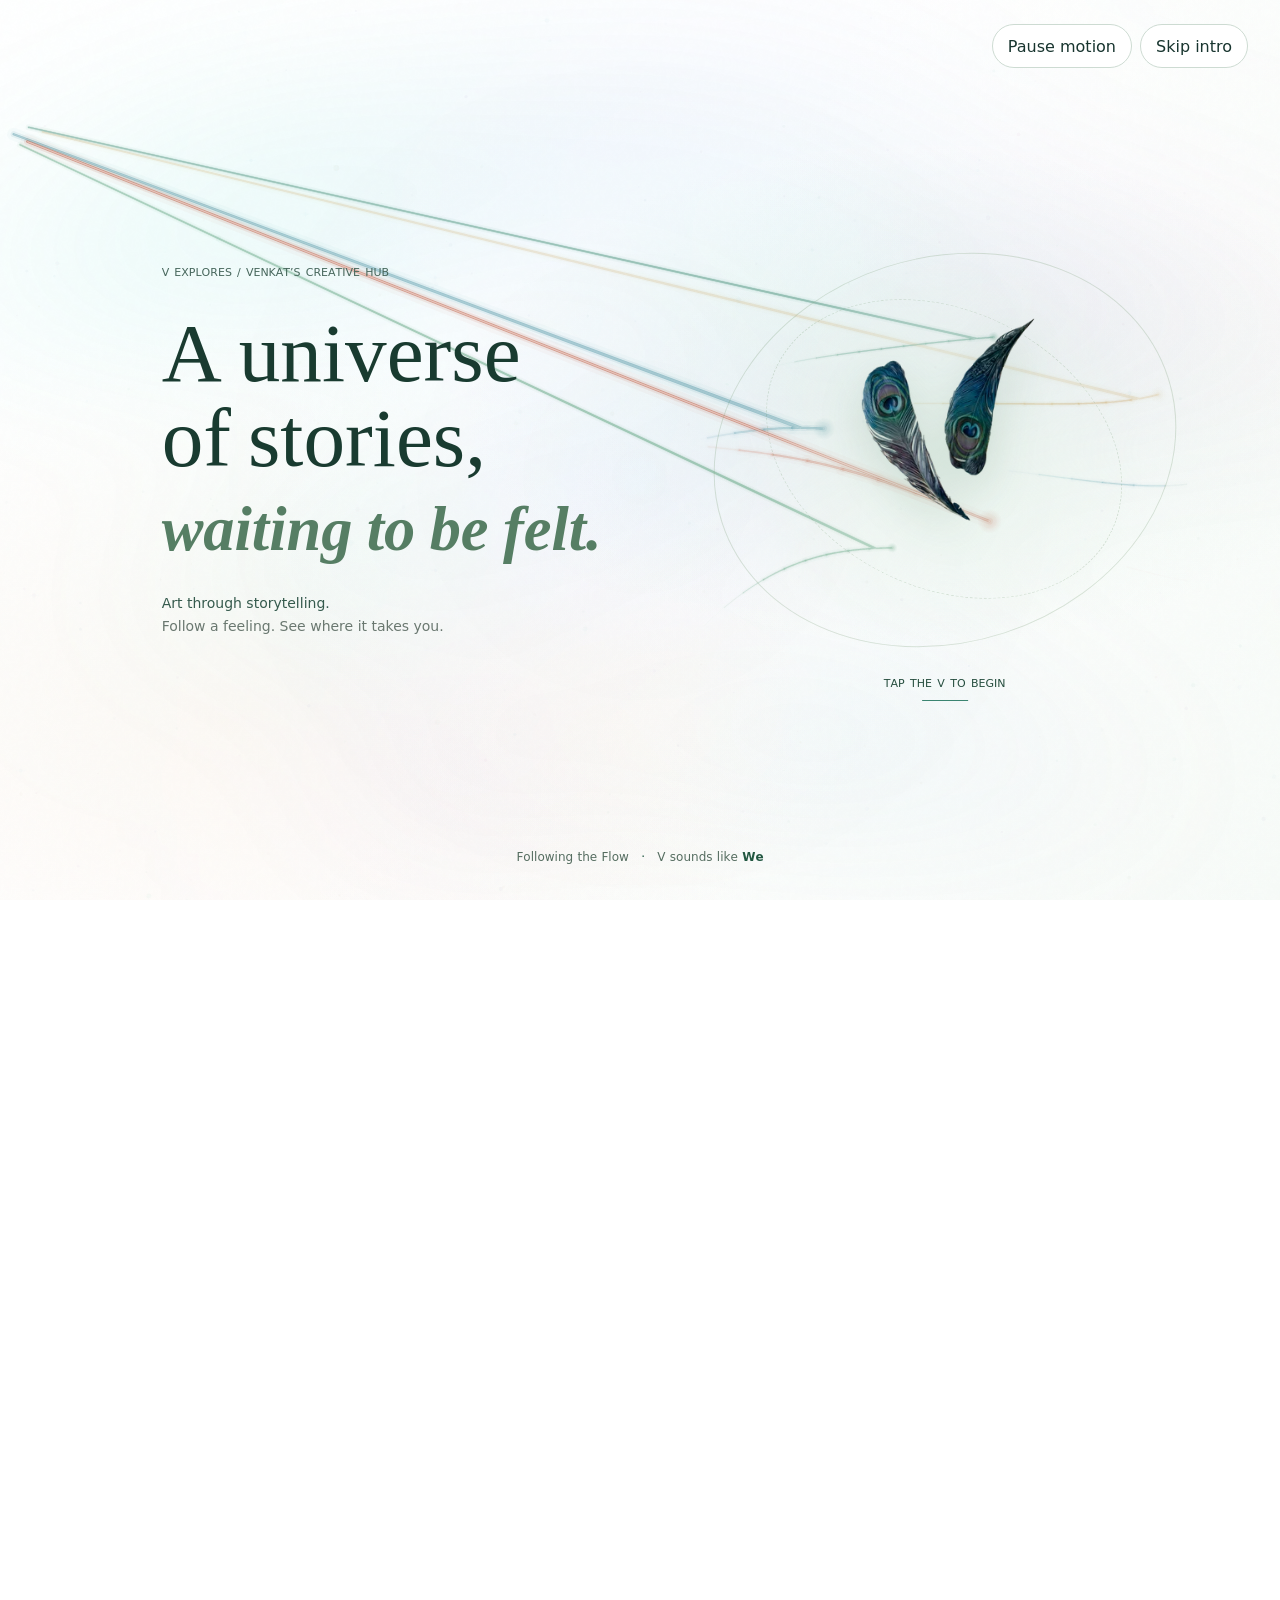
==== index.html @ 14dce5cc "Light trails: calmer intro ribbons, petal-arc click light with drag instead of looping rings, smooth" ====
<!doctype html>
<html lang="en"><head><meta charset="utf-8"><meta name="viewport" content="width=device-width,initial-scale=1,viewport-fit=cover"><meta name="theme-color" content="#ffffff"><title>V EXPLORES · Venkat’s Creative Hub</title><meta name="description" content="V EXPLORES — Venkat's creative hub: animated short films, original Telugu devotional songs and lyrical films, motion graphics and storytelling."><link rel="canonical" href="https://vexplores.com/"><link rel="icon" type="image/png" sizes="48x48" href="assets/favicon-48.png"><link rel="icon" type="image/png" sizes="512x512" href="assets/favicon-512.png"><link rel="apple-touch-icon" href="assets/apple-touch-icon.png"><meta property="og:type" content="website"><meta property="og:site_name" content="V EXPLORES"><meta property="og:title" content="V EXPLORES · Venkat’s Creative Hub"><meta property="og:description" content="V EXPLORES — Venkat's creative hub: animated short films, original Telugu devotional songs and lyrical films, motion graphics and storytelling."><meta property="og:url" content="https://vexplores.com/"><meta property="og:image" content="https://vexplores.com/assets/og-vexplores.jpg"><meta property="og:image:width" content="1200"><meta property="og:image:height" content="630"><meta name="twitter:card" content="summary_large_image"><link rel="stylesheet" href="https://use.typekit.net/uvb0bny.css"><link rel="stylesheet" href="https://use.typekit.net/wpl2hfk.css"><link rel="stylesheet" href="styles.css?v=7"><script src="app.js?v=12" defer></script><script type="importmap">{"imports":{"three":"./assets/vendor/three.module.js","three/addons/":"./assets/vendor/addons/"}}</script><script type="module" src="living-feather.js?v=perf06"></script>
<link rel="stylesheet" href="atelier.css?v=text03"><link rel="stylesheet" href="alive.css"><link rel="stylesheet" href="flow.css?v=text03"><link rel="stylesheet" href="living-feather.css"><link rel="stylesheet" href="living-activities.css"><link rel="stylesheet" href="light-moments.css"><link rel="stylesheet" href="quote-motion.css?v=type03"><link rel="stylesheet" href="cinematic-refresh.css?v=11"><script src="alive.js?v=perf06" defer></script><script type="module" src="media.js?v=perf06"></script><script type="module" src="light-moments.js?v=perf15"></script><script type="module" src="quote-motion.js?v=type03"></script><script src="cinematic-refresh.js?v=18" defer></script></head>
<body class="before-entry atelier flow living-review">
<a class="skip-link" href="#portfolio">Skip to portfolio</a>
<canvas id="cursorDust" aria-hidden="true"></canvas><div id="featherCursor" aria-hidden="true"><canvas id="featherModel" width="240" height="300"></canvas><span class="feather-cursor-glow"></span></div>
<section class="portal" id="welcome" aria-labelledby="welcome-title">
  <canvas id="astral" aria-hidden="true"></canvas><canvas id="longExposure" aria-hidden="true"></canvas><div class="aurora" aria-hidden="true"><i></i><i></i><i></i><i></i><i></i></div><div class="grain" aria-hidden="true"></div>
  <div class="portal-tools"><button id="motionToggle" type="button" aria-pressed="false">Pause motion</button><button id="skipIntro" type="button">Skip intro</button></div>
  <div class="portal-copy"><p>V EXPLORES / VENKAT’S CREATIVE HUB</p><h1 id="welcome-title">A universe<br>of stories,<br><em>waiting to be felt.</em></h1><div class="opening-note">Art through storytelling.<span>Follow a feeling. See where it takes you.</span></div></div>
  <button class="logo-orbit" id="logoEnter" type="button" aria-label="Reveal the V EXPLORES introduction">
    <span class="orbit o1" aria-hidden="true"></span><span class="orbit o2" aria-hidden="true"></span><span class="orbit o3" aria-hidden="true"></span>
    <img src="assets/v-mark-480.webp" srcset="assets/v-mark-480.webp 480w, assets/v-original-3d.png 900w" sizes="(max-width:700px) 80vw, 480px" alt="Original V EXPLORES logo formed by two peacock feathers" width="900" height="900" fetchpriority="high" decoding="async">
    <span class="tap-label">Tap the V to begin</span>
  </button>
  <div class="story-intro" id="storyIntro" aria-live="polite" aria-hidden="true">
    <p class="intro-kicker"><span class="intro-prefix">Few words from</span> <span class="intro-name">Venkat</span></p>
    <div class="letter-sheet"><div class="letter-scroll ink-letter" id="introLetter">
      <p class="ink-paragraph kinetic-lead kinetic-lead-main">Every story</p>
      <p class="ink-paragraph kinetic-lead kinetic-lead-script">Vibes with a feeling.</p>
      <p class="ink-paragraph">I believe art has no fixed form. It can become whatever a story needs to come alive.</p>
      <p class="ink-paragraph">So I let the story choose its medium.</p>
      <p class="ink-paragraph">Sometimes, it becomes an animated short film. Sometimes, a devotional song, a lyrical video, a melody—or a few words that stay with you.</p>
      <p class="ink-paragraph">I create and shape these stories, from the first idea to the final cut. I learn and use the tools each story needs, including AI, while making the creative choices that give it its identity. Every frame, every note, every word is chosen with care. Even this page is part of that process.</p>
      <p class="ink-paragraph">Every story here grows from something lived: a feeling, a difficult season, or a lesson life took its time to teach.</p>
      <p class="ink-paragraph">Beneath them all is one belief:</p>
      <blockquote class="ink-paragraph">“I always believe: it’s not about how others see you. It’s about how you see yourself.”</blockquote>
      <p class="ink-paragraph">If something here helps you stand a little taller, or inspires one act of kindness, then the story has done its job.</p>
      <p class="ink-paragraph letter-finale">Let’s explore.</p>
      <p class="venkat-signature" role="img" aria-label="Decorative Venkat signature"><span>V</span>enkat</p>
    </div></div>
    <div class="letter-entry" id="letterEntry" aria-hidden="true">
      <button class="letter-logo-enter" id="openHub" type="button" aria-label="Click the V to enter Venkat's creative hub">
        <img src="assets/v-mark-192.webp" alt="" width="150" height="150" decoding="async">
        <span>Click the V to enter</span><small>Created by Venkat</small>
      </button>
    </div>
    <div class="letter-actions"><button class="ink-replay" id="introInkReplay" type="button">Replay the flourish</button><small id="introMotionStatus">Read at your own pace. Enter whenever you feel ready.</small></div>
  </div>
  <p class="portal-foot">Following the Flow <span>·</span> V sounds like <strong>We</strong></p>
</section>

<div class="site-shell" id="portfolio" tabindex="-1">
  <div class="hub-atmosphere" aria-hidden="true"><canvas id="hubDust"></canvas><div class="hub-aurora"><i></i><i></i><i></i></div><div class="corner-ribbons"><i></i><i></i><i></i><i></i></div></div>
  <header class="nav"><a class="brand" href="#about"><img src="assets/v-mark-192.webp" alt="" width="56" height="56" decoding="async"><span>Venkat’s hub<small>V EXPLORES · Following the Flow</small></span></a><nav aria-label="Portfolio"><a href="#about">About</a><a href="#films">Short films</a><a href="#music">Music</a><a href="#process">The story</a></nav><button id="replay" type="button">Replay intro ↗</button></header>
  <button id="hubMotionToggle" class="hub-motion-toggle" type="button" aria-pressed="false">Pause motion</button>
  <main>
    <section class="hero section" id="about"><div class="hero-copy"><p class="eyebrow"><span class="status-dot" aria-hidden="true"></span> THE CREATIVE WORLD OF VENKAT</p><h2>Stories shaped by<br><span>creative ideas,</span><br><strong>brought to life through<br>24 Digital Crafts.</strong></h2><p class="hero-exploration reading-copy">Exploring motion graphics and cinematic transitions.</p><p class="lead">I create animated short films and original devotional music rooted in real emotions—stories of gratitude, courage and hope, made to lift people up.</p><div class="hero-links"><a href="#films">Explore the films <span aria-hidden="true">↗</span></a><a href="#music">Hear the music <span aria-hidden="true">↗</span></a></div><div class="motion-invitation"><button id="typePlay" type="button">A little extra magic <span aria-hidden="true">✧</span></button><span id="typeStatus" role="status">Follow the letters. Follow the feeling.</span></div></div><aside class="hero-collage"><div class="identity-card"><img src="assets/v-mark-480.webp" alt="Original two-feather V EXPLORES mark" loading="lazy" decoding="async"><p><strong>V sounds like We.</strong><br>We explore art through storytelling.</p></div><button class="featured-print" data-media="great-friendship-title" type="button"><span class="print-label">A FIRST LOOK <span>01 / 2026</span></span><img src="assets/title-poster.jpg" loading="lazy" decoding="async" alt="The Great Friendship title artwork"><span class="print-caption"><span>The Great Friendship<small>Watch the title sequence · 00:44</small></span><span class="play-disc" aria-hidden="true">▶</span></span></button><span class="handwritten-note">Every frame, a feeling.</span></aside></section>
    <section class="light-moment section" data-light="daybreak" aria-labelledby="daybreak-quote">
      <button class="light-art" type="button" aria-label="Bring a little sunshine to this moment" aria-describedby="daybreak-quote">
        <img class="light-poster" src="assets/light-loops/daybreak.jpg" width="768" height="432" loading="lazy" alt="" aria-hidden="true">
        <canvas class="light-canvas" aria-hidden="true"></canvas><span class="light-touch" aria-hidden="true">A little sunshine ↗</span>
      </button>
      <div class="light-copy"><p class="light-eyebrow">A BREATH BETWEEN STORIES / 01</p><h2 id="daybreak-quote">Begin again.<br><em>There’s light ahead.</em></h2><p class="light-note">A little warmth. A fresh perspective.</p><span class="light-response" role="status" aria-live="polite"></span></div>
    </section>
    <section class="philosophy section" aria-labelledby="belief-title">
      <div class="philosophy-copy"><p class="section-label">THE BELIEF BEHIND EVERYTHING</p><h2 id="belief-title">See yourself<br><em>with possibility.</em></h2>
      <blockquote>“I always believe: it’s not about how others see you. It’s about how you see yourself.”<cite>— Venkat</cite></blockquote></div>
      <figure class="nature-world"><img class="feather-pair-art" src="assets/v-mark-480.webp" srcset="assets/v-mark-480.webp 480w, assets/v-original-3d.png 900w" sizes="(max-width:700px) 80vw, 480px" loading="lazy" decoding="async" alt="Venkat’s original two peacock feathers, forming V"><figcaption class="handwritten-note">Let your spirit take flight.</figcaption></figure>
    </section>
    <section class="living-gallery section" aria-labelledby="adventure-title"><div class="living-heading"><div><span class="section-label">OUTSIDE THE FRAME</span><p class="gallery-note">I hike. I find inspiration in the outdoors.<br>These little worlds carry that spirit into the page.</p></div><h2 id="adventure-title">One step.<br><span>A new perspective.</span></h2></div><div class="living-pair">
      <figure class="painted-moment" data-light="hike" data-matte="painted">
 <button class="light-art" type="button" aria-label="Bring this hiking moment to life" aria-describedby="hike-quote">
 <img class="light-poster" src="assets/light-loops/hike.jpg?v=hero05" width="768" height="432" loading="lazy" alt="" aria-hidden="true">
 <canvas class="light-canvas" aria-hidden="true"></canvas><span class="light-touch" aria-hidden="true">Climb a little higher ↗</span></button>
 <figcaption id="hike-quote"><b>HIKING</b><span>There is a story around every bend.</span></figcaption><span class="light-response" role="status" aria-live="polite"></span></figure>
      <figure class="painted-moment" data-light="raft" data-matte="painted">
 <button class="light-art" type="button" aria-label="Bring this rafting moment to life" aria-describedby="raft-quote">
 <img class="light-poster" src="assets/light-loops/raft.jpg?v=action03" width="768" height="432" loading="lazy" alt="" aria-hidden="true">
 <canvas class="light-canvas" aria-hidden="true"></canvas><span class="light-touch" aria-hidden="true">Ride the rush ↗</span></button>
 <figcaption id="raft-quote"><b>RAFTING</b><span>Through the rapids, together.</span></figcaption><span class="light-response" role="status" aria-live="polite"></span></figure>
    </div></section>

    <section class="section films" id="films"><div class="section-label">01 / ANIMATED SHORT FILMS</div><div class="section-head"><h2>Real emotions.<br><span>Lasting hope.</span></h2><p>The stories are not limited to one theme. Each film begins with a human feeling and looks for a way forward.</p></div><div class="film-grid"><article class="film featured"><button class="film-cover" data-media="great-friendship-title" type="button" aria-label="Watch The Great Friendship title sequence"><img src="assets/title-poster.jpg" loading="lazy" decoding="async" alt="The Great Friendship title artwork"><span class="watch-tag">▶ Watch title sequence · 00:44</span></button><div><span>FIRST SHORT FILM · IN PRODUCTION</span><h3>The Great Friendship</h3><p>Begun with gratitude for the people who helped along the way. Friendship is the first chapter; gratitude, courage and hope are the wider journey.</p><a class="text-link" href="assets/title-sequence.mp4">Open the title sequence ↗</a></div></article><article class="film future"><div class="future-light" aria-hidden="true"></div><div><span>UPCOMING · NOT RELEASED</span><h3>Meet Him</h3><p>A future short film about hope and suicide prevention—created to remind people that a difficult moment is not the end of their story.</p><span class="coming-label">A story still taking shape.</span></div></article></div></section>

    <section class="light-moment light-moment--reverse section" data-light="bike" aria-labelledby="bike-quote">
      <button class="light-art" type="button" aria-label="Set this little journey in motion" aria-describedby="bike-quote">
        <img class="light-poster" src="assets/light-loops/bike.jpg" width="768" height="432" loading="lazy" alt="" aria-hidden="true">
        <canvas class="light-canvas" aria-hidden="true"></canvas><span class="light-touch" aria-hidden="true">A spark of courage ↗</span>
      </button>
      <div class="light-copy"><p class="light-eyebrow">PARVATI PANCHAKAM · BIKE LIGHT-STUNT</p><h2 id="bike-quote">Keep your spark.<br><em>Enjoy the journey.</em></h2><p class="light-note">A little courage. A little curiosity. Keep moving.</p><span class="light-response" role="status" aria-live="polite"></span></div>
    </section>
    <section class="aspirations section living-gallery" aria-labelledby="dream-title">
      <div class="living-heading"><div><span class="section-label">ADVENTURES I’VE LIVED</span><p class="gallery-note">Experiences I’ve already lived.<br>Feelings I carry into the stories I create.</p></div><h2 id="dream-title">Beyond the<br><span>everyday.</span></h2></div>
      <div class="living-pair adventure-grid">
        <figure class="painted-moment" data-light="sky" data-matte="painted">
 <button class="light-art" type="button" aria-label="Bring this skydiving moment to life" aria-describedby="sky-quote">
 <img class="light-poster" src="assets/light-loops/sky.jpg?v=action03" width="768" height="432" loading="lazy" alt="" aria-hidden="true">
 <canvas class="light-canvas" aria-hidden="true"></canvas><span class="light-touch" aria-hidden="true">Feel the freefall ↗</span></button>
 <figcaption id="sky-quote"><b>SKYDIVING</b><span>A view beyond the everyday.</span></figcaption><span class="light-response" role="status" aria-live="polite"></span></figure>
        <figure class="painted-moment" data-light="bungee" data-matte="painted">
 <button class="light-art" type="button" aria-label="Bring this bungee jumping moment to life" aria-describedby="bungee-quote">
 <img class="light-poster" src="assets/light-loops/bungee.jpg?v=action03" width="768" height="432" loading="lazy" alt="" aria-hidden="true">
 <canvas class="light-canvas" aria-hidden="true"></canvas><span class="light-touch" aria-hidden="true">Take the leap ↗</span></button>
 <figcaption id="bungee-quote"><b>BUNGEE JUMPING</b><span>Trust the leap.</span></figcaption><span class="light-response" role="status" aria-live="polite"></span></figure>
        <figure class="painted-moment" data-light="ski" data-matte="painted">
 <button class="light-art" type="button" aria-label="Bring this water skiing moment to life" aria-describedby="ski-quote">
 <img class="light-poster" src="assets/light-loops/ski.jpg?v=activity02" width="768" height="432" loading="lazy" alt="" aria-hidden="true">
 <canvas class="light-canvas" aria-hidden="true"></canvas><span class="light-touch" aria-hidden="true">Carve your line ↗</span></button>
 <figcaption id="ski-quote"><b>WATER SKIING</b><span>Find a new kind of flow.</span></figcaption><span class="light-response" role="status" aria-live="polite"></span></figure>
        <figure class="painted-moment" data-light="jetski" data-matte="painted">
 <button class="light-art" type="button" aria-label="Bring this jet skiing moment to life" aria-describedby="jetski-quote">
 <img class="light-poster" src="assets/light-loops/jetski.jpg?v=activity02" width="768" height="432" loading="lazy" alt="" aria-hidden="true">
 <canvas class="light-canvas" aria-hidden="true"></canvas><span class="light-touch" aria-hidden="true">Chase the spray ↗</span></button>
 <figcaption id="jetski-quote"><b>JET SKIING</b><span>Follow the feeling.</span></figcaption><span class="light-response" role="status" aria-live="polite"></span></figure>
<figure class="painted-moment" data-light="paddle" data-matte="painted">
 <button class="light-art" type="button" aria-label="Bring this stand-up paddleboarding moment to life" aria-describedby="paddle-quote">
 <img class="light-poster" src="assets/light-loops/paddle.jpg?v=activity02" width="768" height="432" loading="lazy" alt="" aria-hidden="true">
 <canvas class="light-canvas" aria-hidden="true"></canvas><span class="light-touch" aria-hidden="true">Drift a while ↗</span></button>
 <figcaption id="paddle-quote"><b>STAND-UP PADDLEBOARDING</b><span>Balance. Breathe. Begin.</span></figcaption><span class="light-response" role="status" aria-live="polite"></span></figure>
      </div>
    </section>
    <section class="section music" id="music"><div class="section-label">ORIGINAL MUSIC</div><div class="section-head"><h2>Music is never<br><span>wallpaper.</span></h2><p>Two finished devotional songs and their animated lyrical films. Nothing plays until you choose it.</p></div><div class="album-grid"><article class="album shiva"><div class="album-art"><img src="assets/shiva-cover-640.jpg" alt="Artwork for Shiva Panchakshari Stotram" width="640" height="358" loading="lazy" decoding="async"></div><div><span>FINAL MASTER · 2:54</span><h3>Shiva Panchakshari Stotram</h3><p>The verified September 17 final recording.</p><audio controls preload="none" src="assets/shiva-panchakshari-final.mp3"></audio></div></article><article class="album parvathi"><div class="album-art"><img src="assets/parvathi-cover-640.jpg" alt="Artwork for Parvati Panchakam" width="640" height="640" loading="lazy" decoding="async"></div><div><span>G9 LOCK · FINAL MASTER · 2:53</span><h3>Parvati Panchakam</h3><p>The locked September 21 film/edit master.</p><audio controls preload="none" src="assets/parvathi-panchakam-final.mp3"></audio></div></article></div><div id="confirmedVideos" class="confirmed-videos" hidden></div></section>

    <section class="light-moment section" data-light="flow" aria-labelledby="flow-quote">
      <button class="light-art" type="button" aria-label="Send a little ripple through the sunset" aria-describedby="flow-quote">
        <img class="light-poster" src="assets/light-loops/flow.jpg" width="768" height="432" loading="lazy" alt="" aria-hidden="true">
        <canvas class="light-canvas" aria-hidden="true"></canvas><span class="light-touch" aria-hidden="true">Make a little ripple ↗</span>
      </button>
      <div class="light-copy"><p class="light-eyebrow">FOLLOWING THE FLOW / 03</p><h2 id="flow-quote">Find your flow.<br><em>Enjoy the way.</em></h2><p class="light-note">A moment to breathe, before the next adventure.</p><span class="light-response" role="status" aria-live="polite"></span></div>
    </section>
    <section class="living-gallery living-music section" aria-labelledby="joy-title"><div class="living-heading"><span class="section-label">FEEL IT · LIVE IT</span><h2 id="joy-title">Make room<br><span>for a little joy.</span></h2></div><div class="living-pair">
      <figure class="painted-moment" data-light="dance" data-matte="painted">
 <button class="light-art" type="button" aria-label="Bring this freestyle hip-hop moment to life" aria-describedby="dance-quote">
 <img class="light-poster" src="assets/light-loops/dance.jpg?v=hero11" width="768" height="432" loading="lazy" alt="" aria-hidden="true">
 <canvas class="light-canvas" aria-hidden="true"></canvas><span class="light-touch" aria-hidden="true">Catch the groove ↗</span></button>
 <figcaption id="dance-quote"><b>FREESTYLE HIP-HOP</b><span>Move with feeling.</span></figcaption><span class="light-response" role="status" aria-live="polite"></span></figure>
      <figure class="painted-moment" data-light="sing" data-matte="painted">
 <button class="light-art" type="button" aria-label="Bring this partywear singing moment to life" aria-describedby="sing-quote">
 <img class="light-poster" src="assets/light-loops/sing.jpg" width="768" height="432" loading="lazy" alt="" aria-hidden="true">
 <canvas class="light-canvas" aria-hidden="true"></canvas><span class="light-touch" aria-hidden="true">Turn it up ↗</span></button>
 <figcaption id="sing-quote"><b>PARTYWEAR SINGING</b><span>Let your good energy sing.</span></figcaption><span class="light-response" role="status" aria-live="polite"></span></figure>
    </div></section>
    <section class="light-moment light-moment--reverse section" data-light="campfire" data-matte="painted" aria-labelledby="campfire-quote">
 <button class="light-art" type="button" aria-label="Bring this friends around the campfire moment to life" aria-describedby="campfire-quote">
 <img class="light-poster" src="assets/light-loops/campfire.jpg" width="768" height="432" loading="lazy" alt="" aria-hidden="true"><canvas class="light-canvas" aria-hidden="true"></canvas><span class="light-touch" aria-hidden="true">Pull up closer ↗</span></button>
 <div class="light-copy"><p class="light-eyebrow">GOOD COMPANY / AROUND THE FIRE</p><h2 id="campfire-quote">Good company.<br><em>Lasting memories.</em></h2><p class="light-note">A warm evening. A familiar song. Room for everyone.</p><span class="light-response" role="status" aria-live="polite"></span></div></section>
<section class="light-moment section" data-light="car" aria-labelledby="car-quote">
      <button class="light-art" type="button" aria-label="Follow the light into a new adventure" aria-describedby="car-quote">
        <img class="light-poster" src="assets/light-loops/car.jpg" width="768" height="432" loading="lazy" alt="" aria-hidden="true">
        <canvas class="light-canvas" aria-hidden="true"></canvas><span class="light-touch" aria-hidden="true">Follow the feeling ↗</span>
      </button>
      <div class="light-copy"><p class="light-eyebrow">SHIVA PANCHAKSHARI · CAR LIGHT TRANSITION</p><h2 id="car-quote">Find your road.<br><em>Let curiosity steer.</em></h2><p class="light-note">A familiar feeling can take you somewhere new.</p><span class="light-response" role="status" aria-live="polite"></span></div>
    </section>
    <section class="light-moment light-moment--reverse section" data-light="f1" data-matte="painted" aria-labelledby="f1-quote">
 <button class="light-art" type="button" aria-label="Bring this formula-style racing moment to life" aria-describedby="f1-quote">
 <img class="light-poster" src="assets/light-loops/f1.jpg" width="768" height="432" loading="lazy" alt="" aria-hidden="true"><canvas class="light-canvas" aria-hidden="true"></canvas><span class="light-touch" aria-hidden="true">Take the scenic road ↗</span></button>
 <div class="light-copy"><p class="light-eyebrow">IMAGINED IN MOTION / TRACKSIDE</p><h2 id="f1-quote">Find your line.<br><em>Enjoy the drive.</em></h2><p class="light-note">A little focus. A little freedom. A new line to follow.</p><span class="light-response" role="status" aria-live="polite"></span></div></section>
<section class="statement section" id="process"><div class="section-label">A LETTER BEHIND THE WORK</div><h2>I create the stories.<br><span>The tools help me bring them to life.</span></h2><details class="full-letter"><summary>Read the full letter from Venkat <span aria-hidden="true">＋</span></summary><div class="statement-grid"><div class="script-panel ink-letter" id="scriptPanel"><p class="ink-paragraph">I believe art has no fixed form. It can become whatever a story needs to come alive.</p><p class="ink-paragraph">So I let the story choose its medium.</p><p class="ink-paragraph">Sometimes, it becomes an animated short film. Sometimes, a devotional song, a lyrical video, a melody—or a few words that stay with you.</p><p class="ink-paragraph">I create and shape these stories, from the first idea to the final cut. I learn and use the tools each story needs, including AI, while making the creative choices that give it its identity. Every frame, every note, every word is chosen with care. Even this page is part of that process.</p><p class="ink-paragraph">Every story here grows from something lived: a feeling, a difficult season, or a lesson life took its time to teach.</p><p class="ink-paragraph">Beneath them all is one belief:</p><blockquote class="ink-paragraph">“I always believe: it’s not about how others see you. It’s about how you see yourself.”</blockquote><p class="ink-paragraph">If something here helps you stand a little taller, or inspires one act of kindness, then the story has done its job.</p><p class="ink-paragraph letter-finale">Let’s explore.</p></div><aside class="process-card"><span>AUTHORED · LEARNED · SHAPED</span><h3>From the first idea to the final cut.</h3><p>AI is one of the tools I learn and use. It does not replace the creative choices that give each story its identity.</p><button id="textPreview" type="button">Replay the illuminated letter</button><p class="voice-note">The opening is a silent, readable letter. Film and music audio play only when you choose them.</p></aside></div></details></section>
    <section class="living-gallery section night-moments" aria-labelledby="night-moments-title"><div class="living-heading"><span class="section-label">A QUIETER KIND OF MAGIC</span><h2 id="night-moments-title">Leave a little room<br><span>for stardust.</span></h2></div><div class="living-pair"><figure class="painted-moment" data-light="starlight" data-matte="painted">
 <button class="light-art" type="button" aria-label="Bring this starlight moment to life" aria-describedby="starlight-quote">
 <img class="light-poster" src="assets/light-loops/starlight.jpg" width="768" height="432" loading="lazy" alt="" aria-hidden="true">
 <canvas class="light-canvas" aria-hidden="true"></canvas><span class="light-touch" aria-hidden="true">Stay for the stars ↗</span></button>
 <figcaption id="starlight-quote"><b>STARLIGHT</b><span>Look up. There is more to wonder.</span></figcaption><span class="light-response" role="status" aria-live="polite"></span></figure><figure class="painted-moment" data-light="aurora" data-matte="painted">
 <button class="light-art" type="button" aria-label="Bring this aurora moment to life" aria-describedby="aurora-quote">
 <img class="light-poster" src="assets/light-loops/aurora.jpg" width="768" height="432" loading="lazy" alt="" aria-hidden="true">
 <canvas class="light-canvas" aria-hidden="true"></canvas><span class="light-touch" aria-hidden="true">Watch the sky bloom ↗</span></button>
 <figcaption id="aurora-quote"><b>AURORA</b><span>Let the light find you.</span></figcaption><span class="light-response" role="status" aria-live="polite"></span></figure></div></section>
<section class="section craft"><div class="section-label">THE MOTION GRAPHICS WORKFLOW</div><h2>A small studio mindset.<br><span>Care at every stage.</span></h2><div class="craft-grid"><article><b>01</b><h3>Write from feeling</h3><p>A thought becomes a beat; the beat becomes a shot; the shot earns its place in the film.</p></article><article><b>02</b><h3>Build and direct</h3><p>Blender, DaVinci Resolve, Adobe Premiere Pro and After Effects shape the moving image.</p></article><article><b>03</b><h3>Choose with purpose</h3><p>Artlist, ElevenLabs and carefully selected AI utilities help realize the vision; every result is reviewed and refined.</p></article></div></section>
  </main>
  <footer><img src="assets/v-mark-192.webp" alt="" width="86" height="86" decoding="async"><h2>V EXPLORES</h2><p>Let’s explore.</p><a href="#welcome" id="footerReplay">Back to the beginning ↗</a>
    <section class="platforms" aria-labelledby="platforms-title"><div><span class="platform-kicker">CREDITS &amp; CONNECTIONS</span><h3 id="platforms-title">Tools &amp; Platforms</h3><p>Tools used in the creative workflow and official platform websites. YouTube opens the verified V EXPLORES channel; other links are service websites, not claimed artist profiles.</p></div><div class="platform-grid">
      <a class="platform-link claude" href="https://claude.com/" target="_blank" rel="noreferrer" aria-label="Claude by Anthropic — official website"><img src="https://cdn.simpleicons.org/claude/D97757" alt=""><span>Claude</span></a>
      <a class="platform-link elevenlabs" href="https://elevenlabs.io/" target="_blank" rel="noreferrer" aria-label="ElevenLabs — official website"><img src="https://cdn.simpleicons.org/elevenlabs/182F2A" alt=""><span>ElevenLabs</span></a>
      <a class="platform-link artlist" href="https://artlist.io/" target="_blank" rel="noreferrer" aria-label="Artlist — official website"><img src="https://artlist.io/favicon.ico" alt=""><span>Artlist</span></a>
      
      <a class="platform-link premiere" style="--brand:#9999ff" href="https://www.adobe.com/products/premiere.html" target="_blank" rel="noreferrer" aria-label="Adobe Premiere Pro — official website"><img src="https://www.adobe.com/favicon.ico" alt="" loading="lazy"><span>Premiere Pro</span></a>
      <a class="platform-link aftereffects" style="--brand:#9999ff" href="https://www.adobe.com/products/aftereffects.html" target="_blank" rel="noreferrer" aria-label="Adobe After Effects — official website"><img src="https://www.adobe.com/favicon.ico" alt="" loading="lazy"><span>After Effects</span></a>
      <a class="platform-link blender" style="--brand:#e87d0d" href="https://www.blender.org/" target="_blank" rel="noreferrer" aria-label="Blender — official website"><img src="https://cdn.simpleicons.org/blender/E87D0D" alt="" loading="lazy"><span>Blender</span></a>
      <a class="platform-link davinci" style="--brand:#32a0dc" href="https://www.blackmagicdesign.com/products/davinciresolve" target="_blank" rel="noreferrer" aria-label="DaVinci Resolve — official website"><img src="https://cdn.simpleicons.org/davinciresolve/233A51" alt="" loading="lazy"><span>DaVinci Resolve</span></a>
      <a class="platform-link youtube" href="https://www.youtube.com/channel/UCn5Y4lhpNLiZFCrtXwR3eiw" target="_blank" rel="noreferrer" aria-label="V EXPLORES — official YouTube channel"><img src="https://cdn.simpleicons.org/youtube/FF0033" alt=""><span>YouTube</span></a>
      
      
      
      
    </div></section>
    
    <p class="activity-credit">Painted activity and atmosphere scenes: created with Artlist AI and refined for this page. Bike and car light transitions: excerpts from Venkat’s final Parvati Panchakam and Shiva Panchakshari videos. Illustrative scenes, not personal footage.</p>
    <small class="creator-credit">Created by Venkat · V EXPLORES</small></footer>
</div>
<dialog id="cinema" aria-labelledby="cinemaTitle"><div class="cinema-header"><div><span class="section-label">V EXPLORES / SCREENING ROOM</span><h2 id="cinemaTitle"></h2></div><button id="closeCinema" type="button" aria-label="Close screening room">Close ×</button></div><div id="cinemaPlayer"></div><p id="cinemaNote"></p></dialog>
</body></html>
---- styles.css ----
@property --mx{syntax:'<number>';inherits:true;initial-value:0}
@property --my{syntax:'<number>';inherits:true;initial-value:0}
@property --spin-angle{syntax:'<angle>';inherits:true;initial-value:0deg}
:root{--navy:#020817;--blue:#071a3c;--cyan:#62e9ff;--ice:#c9f8ff;--violet:#9484ff;--pink:#d891ff;--gold:#e4c378;--ink:#eaf7ff;--muted:#9eb5c9;--paper:#f5f7fb;--paper-ink:#102139;--line:rgba(117,213,255,.18);--radius:26px;--ease:cubic-bezier(.16,1,.3,1);--ui-font:"Aptos","Segoe UI",system-ui,sans-serif;--display-font:"medusa",Georgia,"Times New Roman",serif;--signature-font:"acroterion-jf","AcroterionJF","Segoe Script","Segoe Print","Bradley Hand",cursive}
*{box-sizing:border-box}html{scroll-behavior:smooth;background:var(--navy)}body{margin:0;font-family:"Aptos","Segoe UI",system-ui,sans-serif;color:var(--paper-ink);background:var(--paper);overflow-x:hidden}button,a{font:inherit}button{cursor:pointer}.skip-link{position:fixed;z-index:100;left:12px;top:10px;transform:translateY(-180%);background:#fff;color:#042b45;padding:10px 16px;border-radius:999px}.skip-link:focus{transform:none}.portal{position:fixed;z-index:50;inset:0;min-height:100dvh;overflow:hidden;display:grid;place-items:center;color:var(--ink);background:radial-gradient(circle at 50% 54%,#12356f 0,#07183a 31%,#020817 71%);transition:opacity 1s var(--ease),visibility 1s}.portal::before{content:"";position:absolute;inset:0;background:radial-gradient(circle at calc(50% + var(--mx)*10%) calc(48% + var(--my)*8%),rgba(86,229,255,.13),transparent 28%),radial-gradient(circle at 15% 75%,rgba(139,91,255,.11),transparent 34%);pointer-events:none}.entered .portal{opacity:0;visibility:hidden;pointer-events:none}.entered .site-shell{opacity:1;visibility:visible}.site-shell{opacity:0;visibility:hidden;transition:opacity .9s ease;background:linear-gradient(180deg,#f8fbff,#f3f5fa 45%,#fff);min-height:100vh}.site-shell:focus{outline:none}#astral,.aurora,.grain{position:absolute;inset:0;width:100%;height:100%;pointer-events:none}.aurora{filter:blur(32px);opacity:.78;mix-blend-mode:screen;transform:translate3d(calc(var(--mx)*-8px),calc(var(--my)*-5px),0);transition:transform 1.2s var(--ease)}.aurora i{position:absolute;border-radius:48% 52% 63% 37%;will-change:transform}.aurora i:nth-child(1){width:94vw;height:28vh;left:-12vw;top:7vh;background:linear-gradient(110deg,transparent,#0aa9c599,#9658ff77,transparent);transform:rotate(-8deg);animation:auroraA 15s ease-in-out infinite alternate}.aurora i:nth-child(2){width:75vw;height:24vh;right:-18vw;top:21vh;background:linear-gradient(100deg,transparent,#43e2d388,#527cff88,transparent);transform:rotate(11deg);animation:auroraB 19s ease-in-out infinite alternate}.aurora i:nth-child(3){width:62vw;height:18vh;left:20vw;bottom:8vh;background:linear-gradient(95deg,transparent,#6139ba77,#18adbe55,transparent);transform:rotate(-5deg);animation:auroraA 23s -4s ease-in-out infinite alternate}.grain{opacity:.12;background-image:url("data:image/svg+xml,%3Csvg viewBox='0 0 160 160' xmlns='http://www.w3.org/2000/svg'%3E%3Cfilter id='n'%3E%3CfeTurbulence type='fractalNoise' baseFrequency='.86' numOctaves='2' stitchTiles='stitch'/%3E%3C/filter%3E%3Crect width='100%25' height='100%25' filter='url(%23n)' opacity='.42'/%3E%3C/svg%3E");mix-blend-mode:overlay}.portal-tools{position:absolute;z-index:5;right:clamp(16px,3vw,44px);top:clamp(16px,3vw,36px);display:flex;gap:8px}.portal-tools button,.nav button{color:var(--ink);background:rgba(3,15,38,.58);border:1px solid var(--line);border-radius:999px;padding:10px 15px;backdrop-filter:blur(16px)}.portal-copy{position:absolute;z-index:4;left:clamp(22px,6vw,92px);top:clamp(90px,14vh,150px);max-width:550px}.portal-copy p{font-size:11px;letter-spacing:.36em;color:var(--cyan);margin:0 0 16px}.portal-copy h1{font-family:Georgia,"Times New Roman",serif;font-weight:400;font-size:clamp(30px,4.2vw,68px);line-height:1.02;letter-spacing:-.045em;margin:0;color:#ecfaff;text-shadow:0 0 35px rgba(91,226,255,.25)}.portal-copy em{font-family:"Segoe Script","Bradley Hand",cursive;font-size:.8em;font-weight:400;color:#bfeeff}.logo-orbit{--rx:0deg;--ry:0deg;position:relative;z-index:6;width:min(52vw,520px);aspect-ratio:1;border:0;padding:0;background:transparent;display:grid;place-items:center;perspective:900px;transform:translate3d(calc(var(--mx)*12px),calc(var(--my)*8px),0);transition:transform .8s var(--ease)}.logo-orbit img{position:relative;z-index:3;width:78%;height:78%;object-fit:contain;filter:drop-shadow(0 0 20px rgba(61,208,255,.55)) drop-shadow(0 0 70px rgba(107,80,255,.34));transform:rotateX(var(--rx)) rotateY(var(--ry)) translateZ(22px);transition:transform .7s var(--ease),filter .7s}.logo-orbit:hover img,.logo-orbit:focus-visible img{filter:drop-shadow(0 0 30px rgba(89,235,255,.85)) drop-shadow(0 0 90px rgba(149,98,255,.5));transform:rotateX(var(--rx)) rotateY(var(--ry)) translateZ(32px) scale(1.035)}.logo-orbit:focus-visible{outline:2px solid var(--cyan);outline-offset:16px;border-radius:50%}.orbit{position:absolute;border-radius:50%;border:1px solid rgba(127,230,255,.26);transform:rotateX(68deg);box-shadow:0 0 22px rgba(79,205,255,.16)}.o1{inset:8%;animation:orbit 18s linear infinite}.o2{inset:17%;transform:rotateX(72deg) rotateZ(58deg);border-color:rgba(173,125,255,.29);animation:orbit 24s linear infinite reverse}.o3{inset:1%;transform:rotateX(76deg) rotateZ(115deg);border-style:dashed;opacity:.45;animation:orbit 34s linear infinite}.tap-label{position:absolute;z-index:5;bottom:3%;left:50%;transform:translateX(-50%);white-space:nowrap;font-size:11px;letter-spacing:.26em;text-transform:uppercase;color:#bfefff}.tap-label::after{content:"";display:block;width:46px;height:1px;margin:10px auto;background:linear-gradient(90deg,transparent,var(--cyan),transparent);animation:tapPulse 2.4s ease-in-out infinite}.portal-foot{position:absolute;z-index:4;bottom:clamp(17px,4vh,42px);margin:0;font-size:12px;letter-spacing:.16em;color:#829fba}.portal-foot span{color:var(--cyan);margin:0 8px}.portal-foot strong{color:#fff}.nav{position:sticky;z-index:20;top:0;height:78px;display:flex;align-items:center;gap:24px;padding:0 max(20px,calc((100vw - 1240px)/2));background:rgba(247,250,255,.84);border-bottom:1px solid rgba(20,54,90,.08);backdrop-filter:blur(20px)}.brand{display:flex;align-items:center;gap:9px;margin-right:auto;text-decoration:none;color:#0c2640;font-weight:760;letter-spacing:.09em;font-size:13px}.brand img{width:46px;height:46px;object-fit:contain}.brand small{display:block;font-size:9px;font-weight:500;letter-spacing:.08em;color:#698198}.nav nav{display:flex;gap:22px}.nav nav a{font-size:13px;text-decoration:none;color:#405a72}.nav button{color:#17344c;background:#fff;border-color:#d8e3eb}.section{width:min(1220px,calc(100% - 40px));margin:auto;padding:clamp(82px,12vw,154px) 0}.hero{min-height:calc(100vh - 78px);display:grid;grid-template-columns:1.3fr .7fr;align-items:center;gap:clamp(35px,8vw,110px)}.eyebrow,.section-label{font-size:10px;letter-spacing:.28em;color:#1687a2;margin-bottom:25px}.hero h2,.section h2{font:400 clamp(46px,7vw,94px)/.96 Georgia,serif;letter-spacing:-.055em;margin:0;color:#10253b}.hero h2 span,.section h2 span{font-family:"Segoe Script","Bradley Hand",cursive;font-size:.72em;font-weight:400;color:#167d95;letter-spacing:-.025em}.lead{max-width:670px;font-size:clamp(18px,2vw,25px);line-height:1.55;color:#466079}.hero-links{display:flex;gap:12px;margin-top:35px}.hero-links a,.process-card button{display:inline-flex;text-decoration:none;border-radius:999px;padding:13px 20px;border:1px solid #bfd7e2;color:#12334c;background:#fff}.hero-links a:first-child,.process-card #textPreview{color:#fff;background:#0c7891;border-color:#0c7891}.identity-card{position:relative;padding:28px;border-radius:var(--radius);background:linear-gradient(145deg,#061a38,#092854);color:var(--ink);box-shadow:0 35px 90px -50px #06182d}.identity-card::before{content:"";position:absolute;inset:0;border-radius:inherit;background:radial-gradient(circle at 30% 20%,rgba(56,224,255,.19),transparent 36%),radial-gradient(circle at 80% 70%,rgba(125,89,255,.21),transparent 40%)}.identity-card img{position:relative;width:100%;aspect-ratio:1;object-fit:contain;filter:drop-shadow(0 0 32px rgba(81,213,255,.42))}.identity-card p{position:relative;color:#bcd2e5}.identity-card strong{color:#fff}.statement{width:100%;padding-inline:max(20px,calc((100vw - 1220px)/2));background:#06152f;color:#e9f7ff}.statement h2{color:#fff}.statement h2 span{color:#90e9f9}.statement-grid{display:grid;grid-template-columns:1.4fr .6fr;gap:36px;margin-top:58px}.script-panel{padding:clamp(24px,4vw,54px);border:1px solid rgba(103,214,245,.15);border-radius:var(--radius);background:linear-gradient(135deg,rgba(19,51,91,.74),rgba(8,29,61,.76));box-shadow:inset 0 1px rgba(255,255,255,.07)}.magic-line{position:relative;width:max-content;max-width:100%;margin:0 0 21px;font-family:"Segoe Script","Bradley Hand",cursive;font-size:clamp(20px,2.5vw,34px);line-height:1.55;color:#eaf9ff;opacity:1}.magic-line mark{color:#6ee9ff;background:transparent;text-shadow:0 0 18px rgba(79,222,255,.25)}.magic-line.finale{font-family:"Aptos","Segoe UI",sans-serif;letter-spacing:.03em}.script-panel.writing .magic-line{opacity:.12}.script-panel.writing .magic-line.write-now{opacity:1;animation:writeIn 1.05s var(--ease) both}.process-card{align-self:start;padding:32px;border-radius:var(--radius);background:#eefaff;color:#173149}.process-card>span{font-size:10px;letter-spacing:.2em;color:#1688a2}.process-card h3{font:400 35px/1.1 Georgia,serif}.process-card p{color:#567087}.process-card button{width:100%;justify-content:center;margin-top:10px}.process-card .voice-pending{opacity:.6;cursor:not-allowed;background:#e8eef2}.section-head{display:flex;justify-content:space-between;align-items:end;gap:40px;margin-bottom:44px}.section-head p{max-width:470px;color:#5a6f84;font-size:18px}.film-grid{display:grid;grid-template-columns:1.25fr .75fr;gap:24px}.film{overflow:hidden;border:1px solid #dce7ee;border-radius:var(--radius);background:#fff;box-shadow:0 25px 80px -60px #152a41}.film>img{width:100%;aspect-ratio:16/8.3;object-fit:cover}.film>div{padding:28px}.film span,.album span{font-size:9px;letter-spacing:.2em;color:#13829c}.film h3,.album h3,.craft h3{font:400 31px/1.1 Georgia,serif;margin:9px 0 13px}.film p,.album p,.craft p{color:#5b7187}.film video{width:100%;margin-top:15px;border-radius:14px;background:#06152f}.future{position:relative;min-height:480px;color:#fff;background:radial-gradient(circle at 45% 30%,#194a6d,#061a38 60%,#030d1e);display:flex;align-items:end}.future p{color:#b7cede}.future-light{position:absolute!important;inset:0;background:radial-gradient(circle at 42% 27%,rgba(104,233,255,.45),transparent 4%,rgba(78,154,255,.18) 15%,transparent 36%);animation:breathe 5s ease-in-out infinite}.album-grid{display:grid;grid-template-columns:1fr 1fr;gap:24px}.album{display:grid;grid-template-columns:.8fr 1.2fr;gap:24px;padding:22px;border-radius:var(--radius);background:#fff;border:1px solid #dce7ee}.album-art{overflow:hidden;border-radius:18px;min-height:300px}.album-art img{width:100%;height:100%;object-fit:cover}.album audio{width:100%;margin-top:18px}.craft{border-top:1px solid #dce7ee}.craft-grid{display:grid;grid-template-columns:repeat(3,1fr);gap:18px;margin-top:46px}.craft article{padding:28px;border-radius:22px;background:#eaf3f8}.craft b{font:12px monospace;color:#1490a9}footer{padding:100px 20px;text-align:center;background:#031027;color:#ecf9ff}footer img{object-fit:contain;filter:drop-shadow(0 0 24px #44ccec66)}footer h2{letter-spacing:.22em;margin:10px 0 0}footer p{font:32px "Segoe Script",cursive;color:#8ce9f8;margin:6px}footer a{display:inline-block;margin-top:20px;color:#c9edf5}footer small{display:block;color:#69869f;margin-top:45px}.paused .aurora i,.paused .orbit,.paused .tap-label::after,.paused .future-light{animation-play-state:paused!important}
.story-intro{position:absolute;z-index:8;left:50%;top:50%;width:min(620px,calc(100% - 40px));text-align:center;transform:translate3d(-50%,-43%,0) scale(.96);opacity:0;visibility:hidden;pointer-events:none;transition:opacity .75s ease .55s,transform 1s var(--ease) .45s,visibility 0s linear 1.4s}.story-intro .intro-kicker{margin:0 0 14px;font-size:10px;letter-spacing:.42em;color:var(--cyan)}.story-intro h2{margin:0;font:400 clamp(42px,6vw,80px)/.95 Georgia,serif;letter-spacing:-.055em;color:#f1fbff;text-shadow:0 0 34px rgba(70,213,255,.22)}.story-intro h2 em{font-family:"Segoe Script","Bradley Hand",cursive;font-size:.8em;color:#91edff}.intro-line{max-width:520px;margin:22px auto;color:#bcd6ea;font-size:clamp(15px,1.5vw,19px);line-height:1.6}.lets-explore{margin:10px 0 0;font:400 clamp(26px,3vw,42px) "Segoe Script",cursive;color:#83ebff}.venkat-signature{margin:0 auto 17px;width:max-content;font:400 clamp(42px,5vw,66px)/1 "Segoe Script","Bradley Hand",cursive;color:#fff;filter:drop-shadow(0 0 12px rgba(94,221,255,.65));clip-path:inset(0 100% 0 0)}.venkat-signature span{font-size:1.3em;color:#7feaff}.narration-preview{display:block;width:min(360px,100%);height:36px;margin:0 auto 5px;filter:invert(1) hue-rotate(175deg) saturate(.7);opacity:.82}.narration-note{display:block;color:#7f9bb3;font-size:10px;letter-spacing:.08em}.open-hub{margin-top:18px;padding:13px 23px;border:1px solid rgba(120,231,255,.55);border-radius:999px;color:#eaffff;background:rgba(11,45,87,.78);box-shadow:0 0 35px rgba(69,209,255,.12);backdrop-filter:blur(14px)}.open-hub:focus-visible{outline:2px solid var(--cyan);outline-offset:4px}.intro-revealed .portal-copy{opacity:0;transform:translate3d(-18px,0,0);transition:opacity .55s ease,transform .7s var(--ease)}.intro-revealed .logo-orbit{transform:translate3d(-31vw,-27vh,0) scale(.32) rotateY(165deg);opacity:.65;pointer-events:none;transition:transform 1.25s var(--ease),opacity .8s ease}.intro-revealed .logo-orbit img{transform:rotateY(180deg) translateZ(20px)}.intro-revealed .story-intro{opacity:1;visibility:visible;pointer-events:auto;transform:translate3d(-50%,-50%,0) scale(1);transition-delay:.52s,.42s,0s}.intro-revealed .venkat-signature{animation:signatureWrite 2.2s var(--ease) 1.3s forwards}.voice-note{margin:15px 0 0;color:#6a7e91;font-size:13px;line-height:1.5}
.statement-grid>*{min-width:0}.magic-line{width:auto;overflow-wrap:anywhere}
.sr-only{position:absolute!important;width:1px!important;height:1px!important;padding:0!important;margin:-1px!important;overflow:hidden!important;clip:rect(0,0,0,0)!important;white-space:nowrap!important;border:0!important}.story-intro{width:min(920px,calc(100% - 54px));max-height:calc(100dvh - 82px);display:flex;flex-direction:column}.story-intro .intro-kicker{flex:0 0 auto;margin-bottom:10px}.letter-sheet{position:relative;min-height:0;border:1px solid rgba(115,225,255,.2);border-radius:22px;background:linear-gradient(145deg,rgba(7,27,61,.82),rgba(12,48,85,.58));box-shadow:inset 0 1px rgba(255,255,255,.08),0 30px 90px rgba(0,5,22,.3);overflow:hidden}.letter-sheet::before{content:"";position:absolute;inset:0;pointer-events:none;background:radial-gradient(circle at 20% 5%,rgba(90,229,255,.12),transparent 31%),linear-gradient(105deg,transparent 42%,rgba(113,95,255,.07),transparent 58%)}.letter-scroll{position:relative;max-height:min(57dvh,520px);padding:clamp(24px,4vw,44px) clamp(22px,5vw,58px);overflow:auto;overscroll-behavior:contain;scrollbar-width:thin;scrollbar-color:rgba(116,223,255,.35) transparent;text-align:left}.letter-scroll:focus-visible{outline:2px solid var(--cyan);outline-offset:-4px}.ink-paragraph{position:relative;margin:0 0 1.05em;font-family:"Segoe Print","Segoe Script","Bradley Hand",cursive;font-size:clamp(17px,1.75vw,24px);font-weight:400;line-height:1.68;letter-spacing:.005em;color:rgba(226,244,252,.34);transition:opacity .8s ease,filter .8s ease,transform .8s var(--ease)}blockquote.ink-paragraph{margin:1.2em clamp(8px,4vw,42px);padding:14px 20px;border-left:1px solid rgba(100,229,255,.55);color:rgba(213,246,255,.42);font-size:clamp(19px,2vw,27px)}.ink-paragraph.ink-active{opacity:1;filter:drop-shadow(0 0 14px rgba(74,222,255,.12));transform:translate3d(3px,0,0)}.letter-finale{font-size:clamp(25px,3vw,39px);color:#9cf0ff}.ink-word{--cut:0%;--edge:100%;position:relative;display:inline-block;color:rgba(226,244,252,.36);white-space:pre}.ink-word::after{content:attr(data-word);position:absolute;inset:0;color:#eefcff;clip-path:inset(0 var(--cut) 0 0);text-shadow:0 0 7px rgba(112,236,255,.3);pointer-events:none}.ink-word.painted::after{text-shadow:0 0 4px rgba(112,236,255,.18)}.ink-word.painting::after{color:#fff;text-shadow:0 0 5px #fff,0 0 13px rgba(89,231,255,.9),0 0 26px rgba(98,113,255,.55)}.ink-word.painting::before{content:"";position:absolute;z-index:2;left:var(--edge);top:52%;width:10px;height:10px;border-radius:50%;transform:translate(-50%,-50%);background:radial-gradient(circle,#fff 0 16%,#6ff0ff 28%,rgba(104,145,255,.36) 58%,transparent 72%);box-shadow:0 0 12px #7ff4ff,0 0 25px rgba(102,116,255,.7);animation:inkEdge 1.2s ease-in-out infinite}.ink-letter.inking .ink-paragraph:not(.ink-active):not(.ink-settled),.ink-letter.voice-writing .ink-paragraph:not(.ink-active):not(.ink-settled){opacity:.68}.script-panel .ink-paragraph{font-size:clamp(18px,2.1vw,29px);color:rgba(228,246,255,.38)}.script-panel blockquote.ink-paragraph{color:rgba(221,247,255,.46)}.letter-actions{flex:0 0 auto;display:grid;grid-template-columns:auto minmax(280px,360px) auto;align-items:center;justify-content:center;gap:8px 14px;margin-top:12px}.ink-replay,.open-hub{margin:0;padding:11px 18px;border:1px solid rgba(120,231,255,.5);border-radius:999px;color:#eaffff;background:rgba(11,45,87,.78);box-shadow:0 0 30px rgba(69,209,255,.1);backdrop-filter:blur(14px)}.ink-replay:focus-visible,.open-hub:focus-visible{outline:2px solid var(--cyan);outline-offset:4px}#narrationStatus{grid-column:1/-1;color:#87a7be;font-size:9px;letter-spacing:.07em}.narration-preview{width:100%;margin:0}.intro-revealed .venkat-signature{animation:none}.venkat-signature{opacity:.35;clip-path:inset(0 100% 0 0);transition:opacity .8s ease}.letter-complete .venkat-signature{opacity:1;animation:signatureWrite 2.2s var(--ease) .18s forwards}.paused .ink-word.painting::before{display:none}
@keyframes inkEdge{50%{opacity:.62;transform:translate(-50%,-50%) scale(.72)}}
.ink-word::after{content:none}.ink-base{position:relative}.ink-glow{position:absolute;inset:0;color:#eefcff;clip-path:inset(0 var(--cut) 0 0);text-shadow:0 0 7px rgba(112,236,255,.3);pointer-events:none}.ink-word.painted .ink-glow{text-shadow:0 0 4px rgba(112,236,255,.18)}.ink-word.painting .ink-glow{color:#fff;text-shadow:0 0 5px #fff,0 0 13px rgba(89,231,255,.9),0 0 26px rgba(98,113,255,.55)}
@keyframes signatureWrite{to{clip-path:inset(0 0 0 0)}}@keyframes auroraA{to{transform:translate3d(9vw,5vh,0) rotate(-2deg) scale(1.08)}}@keyframes auroraB{to{transform:translate3d(-8vw,6vh,0) rotate(4deg) scale(.94)}}@keyframes orbit{to{transform:rotateX(68deg) rotateZ(360deg)}}@keyframes tapPulse{50%{opacity:.25;transform:scaleX(.5)}}@keyframes breathe{50%{opacity:.65;transform:scale(1.05)}}@keyframes writeIn{from{clip-path:inset(0 100% 0 0);filter:blur(5px);text-shadow:0 0 20px #63e9ff}65%{filter:blur(0);text-shadow:0 0 13px #63e9ff}to{clip-path:inset(0);text-shadow:none}}
@media(max-width:900px){.nav nav{display:none}.nav{padding-inline:14px}.hero,.statement-grid,.film-grid,.album-grid{grid-template-columns:1fr}.identity-card{max-width:530px}.section-head{display:block}.album{grid-template-columns:.75fr 1.25fr}.portal-copy{top:12vh}.logo-orbit{width:min(76vw,500px)}.portal-foot{font-size:10px}.craft-grid{grid-template-columns:1fr}}
@media(max-width:560px){.portal-tools{right:10px;left:10px;justify-content:space-between}.portal-tools button{font-size:11px;padding:9px 12px}.portal-copy{left:20px;right:20px;top:17vh;text-align:center}.portal-copy h1{font-size:34px}.logo-orbit{width:92vw;margin-top:16vh}.tap-label{bottom:1%;font-size:9px}.portal-foot{bottom:14px}.story-intro{top:52%;width:calc(100% - 28px)}.story-intro h2{font-size:42px}.intro-line{margin-block:15px;font-size:14px}.lets-explore{font-size:28px}.venkat-signature{font-size:43px;margin-bottom:12px}.narration-preview{width:min(310px,100%)}.intro-revealed .logo-orbit{transform:translate3d(-38vw,-37vh,0) scale(.2) rotateY(165deg)}.nav{height:70px}.brand small{display:none}.nav button{font-size:11px;padding:9px}.section{width:min(100% - 28px,1220px);padding-block:78px}.hero{min-height:auto;padding-top:105px}.hero h2,.section h2{font-size:44px}.lead{font-size:18px}.hero-links{flex-direction:column}.hero-links a{justify-content:center}.magic-line{width:auto;font-size:22px}.script-panel{padding:23px}.album{grid-template-columns:1fr}.album-art{min-height:270px}.future{min-height:410px}}
@media(max-width:560px){.story-intro{top:50%;width:calc(100% - 20px);max-height:calc(100dvh - 72px)}.story-intro .intro-kicker{font-size:8px;letter-spacing:.24em}.letter-sheet{border-radius:18px}.letter-scroll{max-height:56dvh;padding:22px 18px}.ink-paragraph{font-size:17px;line-height:1.62;margin-bottom:1em}blockquote.ink-paragraph{margin:1em 4px;padding:10px 13px;font-size:18px}.letter-actions{grid-template-columns:1fr 1fr;gap:7px 8px}.narration-preview{grid-column:1/-1;grid-row:1;height:34px}.ink-replay{grid-column:1;grid-row:2}.open-hub{grid-column:2;grid-row:2}#narrationStatus{grid-row:3;font-size:8px;line-height:1.35}.ink-replay,.open-hub{padding:10px 9px;font-size:11px}.intro-revealed .logo-orbit{transform:translate3d(-42vw,-40vh,0) scale(.16) rotateY(165deg)}.portal-foot{opacity:.6}.script-panel .ink-paragraph{font-size:20px;line-height:1.62}}
@media(prefers-reduced-motion:reduce){html{scroll-behavior:auto}.aurora i,.orbit,.tap-label::after,.future-light,.venkat-signature,.ink-word.painting::before{animation:none!important}.logo-orbit,.logo-orbit img,.portal,.site-shell,.story-intro,.ink-paragraph{transition:none!important}.portal::before,.ink-word.painting::before{display:none}.intro-revealed .venkat-signature,.venkat-signature{clip-path:none;opacity:1}.ink-word{color:#eefcff}.ink-word::after{clip-path:none;text-shadow:none}.script-panel.writing .magic-line,.script-panel.writing .magic-line.write-now{opacity:1;animation:none!important;clip-path:none!important;filter:none!important}}

/* Silent kinetic opening: readable captions, staged one thought at a time. */
.kinetic-lead{text-align:center;margin-inline:auto}.kinetic-lead-main{font-family:Georgia,"Times New Roman",serif;font-size:clamp(31px,5vw,58px);line-height:1.05;letter-spacing:-.045em;color:#f4fcff}.kinetic-lead-script{font-family:"Segoe Script","Bradley Hand",cursive;font-size:clamp(29px,5.4vw,64px);line-height:1.18;color:#91edff;text-shadow:0 0 24px rgba(85,229,255,.25);margin-bottom:1.25em}.letter-actions{grid-template-columns:auto auto}.letter-actions #introMotionStatus{grid-column:1/-1;color:#87a7be;font-size:9px;letter-spacing:.07em}.story-intro .ink-letter.inking .ink-paragraph:not(.ink-active):not(.ink-settled){opacity:0;filter:blur(5px);transform:translate3d(0,14px,0)}.story-intro .ink-letter.inking .ink-paragraph.ink-active{opacity:1;filter:drop-shadow(0 0 18px rgba(74,222,255,.2));transform:translate3d(0,0,0)}.story-intro .ink-letter.inking .ink-paragraph.ink-settled{opacity:.34;filter:none;transform:translate3d(0,-3px,0)}.story-intro .ink-letter.inking .ink-base{display:inline-block;transition:opacity .7s ease,transform .9s var(--ease)}.story-intro .ink-letter.inking .ink-word:not(.painted):not(.painting) .ink-base{opacity:.03;transform:translate3d(0,10px,0) scale(.985)}.story-intro .ink-letter.inking .ink-word.painting .ink-base{opacity:.28;transform:translate3d(0,1px,0) scale(1.008)}.story-intro .ink-letter.inking .ink-word.painted .ink-base{opacity:1;transform:none}
@media(max-width:560px){.letter-actions{grid-template-columns:1fr 1fr}.ink-replay{grid-column:1;grid-row:1}.open-hub{grid-column:2;grid-row:1}.letter-actions #introMotionStatus{grid-column:1/-1;grid-row:2;font-size:8px;line-height:1.35}.kinetic-lead-main{font-size:34px}.kinetic-lead-script{font-size:37px}}
@media(prefers-reduced-motion:reduce){.story-intro .ink-letter.inking .ink-paragraph{opacity:1!important;filter:none!important;transform:none!important}.story-intro .ink-letter.inking .ink-base{opacity:1!important;transform:none!important;transition:none!important}.ink-glow{clip-path:none!important;text-shadow:none!important}}

/* Expanded aurora and continuous interactive V rotation. */
.aurora i:nth-child(4){width:88vw;height:22vh;left:4vw;top:43vh;background:linear-gradient(102deg,transparent,#00d6c66b,#486dff70,#b26cff59,transparent);transform:rotate(-13deg);animation:auroraC 17s -5s ease-in-out infinite alternate}.aurora i:nth-child(5){width:55vw;height:30vh;right:3vw;bottom:2vh;background:radial-gradient(ellipse,#27e5d84c 0,#7964ff3d 38%,transparent 70%);transform:rotate(8deg);animation:auroraD 21s -9s ease-in-out infinite alternate}.before-entry:not(.intro-revealed) .logo-orbit img{--logo-scale:1;--spin-angle:0deg;animation:logoIdleSpin 8.5s linear infinite;transform:rotateX(var(--rx)) rotateY(calc(var(--ry) + var(--spin-angle))) translateZ(22px) scale(var(--logo-scale));will-change:transform}.before-entry:not(.intro-revealed) .logo-orbit:hover img,.before-entry:not(.intro-revealed) .logo-orbit:focus-visible img{--logo-scale:1.045}.intro-revealed .logo-orbit img{animation:none}.intro-revealed .kinetic-lead-main{animation:leadArrive 1.05s var(--ease) both}.intro-revealed .kinetic-lead-script{animation:leadArrive 1.2s var(--ease) .16s both}.story-intro .ink-letter.voice-writing .ink-paragraph:not(.ink-active):not(.ink-settled){opacity:0;filter:blur(5px);transform:translate3d(0,14px,0)}.story-intro .ink-letter.voice-writing .ink-paragraph.ink-active{opacity:1;filter:drop-shadow(0 0 18px rgba(74,222,255,.2));transform:translate3d(0,0,0)}.story-intro .ink-letter.voice-writing .ink-paragraph.ink-settled{opacity:.34;filter:none;transform:translate3d(0,-3px,0)}.story-intro .ink-letter.voice-writing .kinetic-lead{opacity:.72}.story-intro .ink-letter.voice-writing .ink-base{display:inline-block;transition:opacity .7s ease,transform .9s var(--ease)}.story-intro .ink-letter.voice-writing .ink-word:not(.painted):not(.painting) .ink-base{opacity:.03;transform:translate3d(0,10px,0) scale(.985)}.story-intro .ink-letter.voice-writing .ink-word.painting .ink-base{opacity:.28;transform:translate3d(0,1px,0) scale(1.008)}.story-intro .ink-letter.voice-writing .ink-word.painted .ink-base{opacity:1;transform:none}
@keyframes logoIdleSpin{to{--spin-angle:360deg}}@keyframes auroraC{to{transform:translate3d(-7vw,5vh,0) rotate(-4deg) scale(1.09)}}@keyframes auroraD{to{transform:translate3d(5vw,-4vh,0) rotate(15deg) scale(.92)}}@keyframes leadArrive{from{opacity:0;transform:translate3d(0,18px,0) scale(.97);filter:blur(7px);letter-spacing:.035em}65%{filter:blur(0)}to{opacity:1;transform:none;filter:none}}
@media(prefers-reduced-motion:reduce){.aurora i:nth-child(4),.aurora i:nth-child(5),.before-entry:not(.intro-revealed) .logo-orbit img,.intro-revealed .kinetic-lead-main,.intro-revealed .kinetic-lead-script{animation:none!important}.story-intro .ink-letter.voice-writing .ink-paragraph{opacity:1!important;filter:none!important;transform:none!important}.story-intro .ink-letter.voice-writing .ink-base{opacity:1!important;transform:none!important;transition:none!important}}

/* Direct signature lettering and cursor-responsive typography. */
body{font-family:var(--ui-font)}
.portal-copy h1,.hero h2,.section h2,.process-card h3,.film h3,.album h3,.craft h3{font-family:var(--display-font)}
.portal-copy em,.hero h2 span,.section h2 span,.magic-line,.kinetic-lead-script,.ink-paragraph,.venkat-signature,footer p{font-family:var(--signature-font)}
.story-intro .intro-kicker{margin:0 0 12px;font-family:var(--signature-font);font-size:clamp(25px,3.7vw,48px);font-weight:400;line-height:1.05;letter-spacing:.015em;text-transform:none;color:#eaffff;text-shadow:0 0 9px rgba(255,255,255,.34),0 0 28px rgba(82,224,255,.38)}
.letter-sheet{border:0;border-radius:0;background:transparent;box-shadow:none;overflow:visible}
.letter-sheet::before{display:none}
.letter-scroll{max-height:min(60dvh,540px);padding:8px clamp(8px,2.5vw,24px) 14px;scrollbar-width:none;-webkit-mask-image:linear-gradient(to bottom,transparent 0,#000 4%,#000 94%,transparent 100%);mask-image:linear-gradient(to bottom,transparent 0,#000 4%,#000 94%,transparent 100%)}
.letter-scroll::-webkit-scrollbar{display:none}
.letter-scroll:focus-visible{outline:2px solid rgba(98,233,255,.7);outline-offset:5px;border-radius:12px}
.ink-paragraph{text-shadow:0 1px 2px rgba(1,6,22,.82),0 0 18px rgba(64,193,255,.11)}
.cursor-letter-reactive{--letter-x:0px;--letter-y:0px;translate:var(--letter-x) var(--letter-y);transition:translate .62s var(--ease),text-shadow .62s var(--ease);will-change:translate}
.cursor-letter-reactive.cursor-near{text-shadow:0 0 16px color-mix(in srgb,currentColor 24%,transparent)}
.cursor-glyph-visual,.pointer-word,.pointer-glyph,.pointer-gap{margin:0!important;padding:0!important;font-family:inherit!important;font-size:inherit!important;font-weight:inherit!important;font-style:inherit!important;line-height:inherit!important;color:inherit!important}.cursor-glyph-visual{display:contents}.pointer-word{display:inline-block;white-space:nowrap;letter-spacing:inherit}.pointer-gap{white-space:pre;letter-spacing:inherit}.pointer-glyph{--glyph-x:0px;--glyph-y:0px;--glyph-r:0deg;display:inline-block;letter-spacing:0!important;transform:translate3d(var(--glyph-x),var(--glyph-y),0) rotate(var(--glyph-r));transform-origin:50% 72%;transition:transform .58s var(--ease),text-shadow .58s var(--ease);will-change:transform}.pointer-glyph.cursor-near{text-shadow:0 0 12px color-mix(in srgb,currentColor 22%,transparent)}
.paused .cursor-letter-reactive{--letter-x:0px!important;--letter-y:0px!important;transition-duration:.18s}
@media(max-width:560px){.story-intro .intro-kicker{font-size:clamp(25px,8vw,38px);letter-spacing:0}.letter-sheet{border-radius:0}.letter-scroll{max-height:58dvh;padding:8px 5px 12px}}
@media(prefers-reduced-motion:reduce){.cursor-letter-reactive{translate:none!important;transition:none!important;will-change:auto}.cursor-letter-reactive.cursor-near{text-shadow:inherit}.pointer-glyph{transform:none!important;transition:none!important;will-change:auto}.pointer-glyph.cursor-near{text-shadow:inherit}}

/* Readable Adobe-kit typography: decorative where useful, clear everywhere. */
.portal-copy h1,.hero h2,.section h2,.process-card h3,.film h3,.album h3,.craft h3{font-family:var(--display-font);font-weight:400}
.portal-copy em{display:inline-block;font-size:1em;line-height:1.12;color:#e9fdff;-webkit-text-stroke:.18px currentColor;text-shadow:0 1px 0 rgba(0,9,28,.75),0 0 12px rgba(89,228,255,.25)}
.story-intro .intro-kicker{font-size:clamp(38px,5.2vw,70px);line-height:1.08;color:#fff;-webkit-text-stroke:.28px currentColor;text-shadow:0 1px 0 rgba(0,7,24,.9),0 0 11px rgba(92,227,255,.28)}
.kinetic-lead-main{font-size:clamp(38px,5.4vw,64px);color:#fff;text-shadow:0 1px 0 rgba(0,7,24,.9),0 0 10px rgba(92,227,255,.2)}
.kinetic-lead-script{font-size:clamp(40px,6vw,76px);line-height:1.12;color:#eaffff;-webkit-text-stroke:.2px currentColor;text-shadow:0 1px 0 rgba(0,7,24,.9),0 0 12px rgba(92,227,255,.24);margin-bottom:1em}
.story-intro .ink-paragraph{font-size:clamp(20px,2vw,28px);line-height:1.7;color:rgba(239,250,255,.6);text-shadow:0 1px 1px rgba(0,7,24,.9),0 0 8px rgba(85,220,255,.12)}
.story-intro blockquote.ink-paragraph{font-size:clamp(22px,2.25vw,31px)}
.story-intro .ink-letter.voice-writing .ink-paragraph:not(.ink-active):not(.ink-settled),.story-intro .ink-letter.inking .ink-paragraph:not(.ink-active):not(.ink-settled){filter:blur(1.5px);transform:translate3d(0,8px,0)}
.story-intro .ink-letter.voice-writing .ink-paragraph.ink-settled,.story-intro .ink-letter.inking .ink-paragraph.ink-settled{opacity:.52}
.story-intro .ink-letter.voice-writing .ink-word:not(.painted):not(.painting) .ink-base,.story-intro .ink-letter.inking .ink-word:not(.painted):not(.painting) .ink-base{opacity:.1;transform:translate3d(0,6px,0) scale(.99)}
.cursor-letter-reactive.cursor-near{filter:none;text-shadow:0 0 9px color-mix(in srgb,currentColor 20%,transparent)}
@media(max-width:560px){.story-intro .intro-kicker{font-size:clamp(36px,11.5vw,50px);line-height:1.05}.kinetic-lead-main{font-size:38px}.kinetic-lead-script{font-size:46px}.story-intro .ink-paragraph{font-size:20px;line-height:1.66}.portal-copy em{font-size:1.02em}}

/* The supplied Adobe kit: expressive signatures, legible cinematic display. */
html{font-synthesis:none}
.story-intro .intro-kicker{display:flex;align-items:baseline;justify-content:center;gap:.19em;flex-wrap:wrap}
.intro-prefix{font-family:var(--display-font);font-size:.68em;line-height:1.05;letter-spacing:.025em;color:#e8fbff}
.intro-name{font-family:var(--signature-font);font-size:1em;line-height:1;color:#fff}
.portal-copy h1{font-size:clamp(50px,6.8vw,104px);line-height:1.06;letter-spacing:-.025em}
.portal-copy em{font-family:var(--signature-font)}
.kinetic-lead-main{font-family:var(--display-font);letter-spacing:-.02em}
.kinetic-lead-script{font-size:clamp(52px,7vw,92px);line-height:1.08}
.story-intro .ink-paragraph{font-size:clamp(27px,2.65vw,37px);line-height:1.58;color:rgba(244,252,255,.72);-webkit-text-stroke:.12px currentColor}
.story-intro blockquote.ink-paragraph{font-size:clamp(29px,2.85vw,40px);line-height:1.52}
.letter-scroll{max-height:min(62dvh,590px)}

/* A light, living atmosphere for the portfolio itself. */
.site-shell{position:relative;isolation:isolate;background:linear-gradient(180deg,#fbfdff 0%,#f8fbff 34%,#fffdf8 72%,#fff 100%)}
.hub-atmosphere{position:fixed;z-index:0;inset:0;overflow:clip;contain:paint;pointer-events:none}
#hubDust{position:absolute;inset:0;width:100%;height:100%;opacity:.86}
.hub-aurora{position:absolute;inset:-16%;filter:blur(70px);opacity:.28;mix-blend-mode:multiply;transform:translateZ(0)}
.hub-aurora i{position:absolute;border-radius:50%;will-change:transform}
.hub-aurora i:nth-child(1){width:52vw;height:42vw;left:-9vw;top:3vh;background:radial-gradient(circle,rgba(37,204,188,.26),rgba(69,148,223,.12) 46%,transparent 72%);animation:hubAuroraOne 19s ease-in-out infinite alternate}
.hub-aurora i:nth-child(2){width:48vw;height:39vw;right:-8vw;top:29vh;background:radial-gradient(circle,rgba(160,105,222,.19),rgba(73,168,220,.1) 48%,transparent 73%);animation:hubAuroraTwo 23s -6s ease-in-out infinite alternate}
.hub-aurora i:nth-child(3){width:55vw;height:38vw;left:24vw;bottom:-13vh;background:radial-gradient(circle,rgba(235,185,82,.17),rgba(57,192,173,.1) 45%,transparent 74%);animation:hubAuroraThree 27s -9s ease-in-out infinite alternate}
.site-shell>.nav,.site-shell>main,.site-shell>footer{position:relative;z-index:1}
.nav{background:rgba(251,253,255,.78)}
.identity-card,.film,.album,.craft article,.process-card{transition:transform .65s var(--ease),box-shadow .65s var(--ease),border-color .65s ease}
.film:hover,.album:hover,.craft article:hover,.process-card:hover{transform:translate3d(0,-6px,0);border-color:rgba(27,151,169,.28);box-shadow:0 30px 80px -48px rgba(17,91,127,.42)}
@keyframes hubAuroraOne{to{transform:translate3d(13vw,9vh,0) scale(1.11) rotate(8deg)}}
@keyframes hubAuroraTwo{to{transform:translate3d(-11vw,7vh,0) scale(.92) rotate(-7deg)}}
@keyframes hubAuroraThree{to{transform:translate3d(4vw,-8vh,0) scale(1.08) rotate(5deg)}}
@supports(animation-timeline:view()){
  .site-shell .section{animation:hubSectionIn linear both;animation-timeline:view();animation-range:entry 2% cover 24%}
  @keyframes hubSectionIn{from{opacity:.36;transform:translate3d(0,38px,0) scale(.992)}to{opacity:1;transform:none}}
}
.paused .hub-aurora i{animation-play-state:paused!important}
@media(max-width:560px){
  .intro-prefix{font-size:.7em}.intro-name{font-size:1.02em}
  .portal-copy h1{font-size:44px;line-height:1.08}
  .kinetic-lead-script{font-size:54px}
  .story-intro .ink-paragraph{font-size:24px;line-height:1.55}
  .story-intro blockquote.ink-paragraph{font-size:26px}
  .letter-scroll{max-height:59dvh}
  .hub-aurora{opacity:.22;filter:blur(48px)}
  .hub-aurora i{min-width:82vw;min-height:65vw}
}
@media(prefers-reduced-motion:reduce){
  .hub-aurora i,.site-shell .section{animation:none!important}
  .identity-card,.film,.album,.craft article,.process-card{transition:none!important}
}

/* Final role-based Adobe typography and richer authored motion system. */
:root{
  --ui-font:"proxima-nova","Segoe UI",system-ui,sans-serif;
  --body-font:"source-sans-3","Segoe UI",system-ui,sans-serif;
  --story-font:"bely-display",Georgia,serif;
  --music-font:"adobe-caslon-pro",Georgia,serif;
  --motion-font:"mono45-headline","Arial Narrow",sans-serif;
  --signature-font:"acroterion-jf","Segoe Script","Segoe Print",cursive;
  --display-font:var(--story-font)
}
body{font-family:var(--body-font);font-weight:400}
html,body,.site-shell{max-width:100%;overflow-x:clip}
button,a,.nav,.eyebrow,.section-label,.film span,.album span,.process-card>span{font-family:var(--ui-font)}
.portal-copy h1,.kinetic-lead-main,.hero h2,.films h2,.film h3,.statement h2,.process-card h3{font-family:var(--story-font);font-weight:400}
.music h2,.music h3{font-family:var(--music-font);font-weight:600;letter-spacing:-.025em}
.craft h2,.craft h3,.craft b{font-family:var(--motion-font);font-weight:700;letter-spacing:.005em}
.intro-name,.venkat-signature{font-family:var(--signature-font);font-weight:400}
.portal-copy em,.kinetic-lead-script,footer p{font-family:var(--music-font);font-style:italic;font-weight:600}
.hero h2 span,.films h2 span,.statement h2 span{font-family:var(--story-font);font-weight:400}
.music h2 span{font-family:var(--music-font);font-weight:600;font-style:italic}
.craft h2 span{font-family:var(--motion-font);font-weight:700}
.hero h2 strong{font-family:var(--motion-font);font-size:.58em;font-weight:700;letter-spacing:.025em;color:#7d4fbd;text-transform:uppercase}
.intro-prefix{font-family:var(--story-font);font-weight:400}

/* Narration is now clear non-cursive type; only the signature remains script. */
.ink-paragraph,.story-intro .ink-paragraph,.script-panel .ink-paragraph{
  font-family:var(--body-font);font-weight:500;letter-spacing:.008em;
}
.story-intro .ink-paragraph{font-size:clamp(23px,2.2vw,30px);line-height:1.5;color:rgba(231,245,255,.58);-webkit-text-stroke:0;text-shadow:0 1px 1px rgba(0,5,18,.92)}
.story-intro blockquote.ink-paragraph{font-family:var(--music-font);font-weight:600;font-size:clamp(25px,2.4vw,33px);line-height:1.44}
.kinetic-lead-main{font-size:clamp(46px,6vw,76px);line-height:1;color:#fff}
.kinetic-lead-script{font-family:var(--music-font)!important;font-style:italic;font-weight:600;font-size:clamp(42px,5.5vw,70px);line-height:1.08}
.story-intro .ink-paragraph.ink-active{color:#fff;filter:none;text-shadow:0 0 3px rgba(255,255,255,.7),0 0 8px rgba(81,228,255,.42)}
.story-intro .ink-letter.voice-writing .ink-paragraph:not(.ink-active):not(.ink-settled),.story-intro .ink-letter.inking .ink-paragraph:not(.ink-active):not(.ink-settled){opacity:.46;filter:none;transform:translate3d(0,4px,0)}
.story-intro .ink-letter.voice-writing .ink-paragraph:not(.ink-active):not(.ink-settled),.story-intro .ink-letter.inking .ink-paragraph:not(.ink-active):not(.ink-settled){opacity:.74;color:#d8eaf6}
.story-intro .ink-letter.voice-writing .ink-paragraph.ink-settled,.story-intro .ink-letter.inking .ink-paragraph.ink-settled{opacity:.75;color:#eefaff}
.ink-word{padding:.02em .04em;margin-inline:-.04em;border-radius:.22em;transition:background-color .45s ease,box-shadow .45s ease}
.ink-word.painting{background:linear-gradient(90deg,rgba(62,218,255,.06),rgba(108,116,255,.2),rgba(243,185,74,.12));box-shadow:inset 0 -2px rgba(99,235,255,.72)}
.ink-word.painting .ink-glow{color:#fff;text-shadow:0 0 3px #fff,0 0 7px rgba(75,226,255,.78)}
.ink-word.painted .ink-glow{text-shadow:0 0 2px rgba(112,236,255,.22)}

/* Completion becomes a full readable letter; the opening remains directly on space. */
.letter-scroll{transition:max-height .8s var(--ease),background-color .8s ease,border-color .8s ease,box-shadow .8s ease,padding .8s var(--ease),color .8s ease}
#introLetter.letter-complete{
  max-height:min(49dvh,405px);padding:clamp(24px,3vw,36px) clamp(22px,4vw,48px);
  background:linear-gradient(145deg,rgba(255,255,255,.97),rgba(237,248,255,.94));
  border:1px solid rgba(130,218,232,.62);border-radius:22px;
  box-shadow:0 24px 80px rgba(0,5,24,.34),inset 0 1px #fff;
  -webkit-mask-image:none;mask-image:none;color:#10233c
}
#introLetter.letter-complete .ink-paragraph{opacity:1!important;filter:none!important;transform:none!important;color:#243c55;font-size:clamp(16px,1.35vw,19px);line-height:1.55;text-shadow:none;margin-bottom:.82em}
#introLetter.letter-complete blockquote.ink-paragraph{color:#183c55;font-size:clamp(18px,1.5vw,21px);border-left:3px solid #1ca9b2;background:rgba(42,168,185,.07);border-radius:0 12px 12px 0}
#introLetter.letter-complete .kinetic-lead-main{font-family:var(--story-font);font-size:clamp(30px,3.2vw,42px);line-height:1;color:#10233c;margin-bottom:.15em}
#introLetter.letter-complete .kinetic-lead-script{font-family:var(--music-font)!important;font-style:italic;font-size:clamp(28px,3vw,40px);color:#147f94;margin-bottom:.72em;text-shadow:none}
#introLetter.letter-complete .ink-base,#introLetter.letter-complete .ink-glow{color:inherit;text-shadow:none;clip-path:none}
#introLetter.letter-complete .ink-word{color:inherit!important;background:none;box-shadow:none}
#introLetter.letter-complete .pointer-glyph{transform:none!important}
#introLetter.letter-complete .venkat-signature{color:#116f87;filter:none;font-size:clamp(40px,4.5vw,62px);margin:1rem 0 .2rem auto;opacity:1;clip-path:inset(0 0 0 0)}
.letter-entry{display:grid;place-items:center;max-height:0;opacity:0;visibility:hidden;overflow:hidden;transform:translate3d(0,18px,0);transition:max-height .8s var(--ease),opacity .65s ease,transform .8s var(--ease),visibility 0s linear .8s}
.story-intro.intro-final .letter-entry{max-height:142px;opacity:1;visibility:visible;transform:none;transition-delay:.18s,.18s,.18s,0s}
.letter-logo-enter{position:relative;display:grid;grid-template-columns:78px auto;grid-template-rows:auto auto;align-items:center;column-gap:12px;border:0;background:transparent;color:#f5fdff;padding:2px 18px 4px;border-radius:24px}
.letter-logo-enter::before{content:"";position:absolute;inset:10px 4px;border-radius:24px;background:radial-gradient(circle at 26% 50%,rgba(54,229,230,.2),rgba(114,80,232,.12) 42%,transparent 72%);filter:blur(8px);opacity:.72;transition:opacity .65s ease,transform .65s var(--ease)}
.letter-logo-enter img{position:relative;grid-row:1/3;width:78px;height:78px;object-fit:contain;filter:drop-shadow(0 0 12px rgba(82,230,239,.82));transition:transform .75s var(--ease),filter .75s ease}
.letter-logo-enter span,.letter-logo-enter small{position:relative;text-align:left;font-family:var(--ui-font)}
.letter-logo-enter span{align-self:end;font-size:17px;font-weight:600;letter-spacing:.06em}.letter-logo-enter small{align-self:start;color:#8fb9c9;font-size:10px;letter-spacing:.14em;text-transform:uppercase}
.letter-logo-enter:hover img,.letter-logo-enter:focus-visible img{transform:rotateY(180deg) scale(1.09);filter:drop-shadow(0 0 19px rgba(89,241,244,.95)) drop-shadow(0 0 36px rgba(132,91,255,.58))}
.letter-logo-enter:hover::before,.letter-logo-enter:focus-visible::before{opacity:1;transform:scale(1.08)}
.letter-logo-enter:focus-visible{outline:2px solid var(--cyan);outline-offset:4px}
.letter-actions{grid-template-columns:auto;margin-top:7px}.letter-actions #introMotionStatus{grid-column:1;text-align:center}

/* The authentic transparent feather mark floats without a rectangular tile. */
.identity-card{overflow:visible;padding:18px;background:transparent;border:0;box-shadow:none;color:#173149;text-align:center}
.identity-card::before{inset:8%;background:radial-gradient(circle,rgba(36,198,194,.19),rgba(75,112,227,.09) 42%,transparent 70%);filter:blur(25px)}
.identity-card img{max-height:500px;filter:drop-shadow(0 18px 24px rgba(9,71,95,.18)) drop-shadow(0 0 30px rgba(28,188,184,.25))}
.identity-card p{color:#436176}.identity-card strong{color:#153c52}

/* Visible, art-directed light and stardust through the full portfolio. */
.site-shell{--hub-x:50vw;--hub-y:35vh;background:linear-gradient(180deg,rgba(249,253,255,.91),rgba(248,251,255,.87) 34%,rgba(255,252,245,.9) 73%,rgba(255,255,255,.94))}
.site-shell::before{content:"";position:fixed;z-index:0;inset:0;pointer-events:none;background:radial-gradient(circle 210px at var(--hub-x) var(--hub-y),rgba(36,216,209,.16),rgba(92,126,238,.08) 46%,transparent 72%);mix-blend-mode:multiply;transition:opacity .7s ease}
#hubDust{opacity:1}
.hub-aurora{opacity:.48;filter:blur(58px);mix-blend-mode:multiply;translate:calc((var(--hub-x) - 50vw)*.018) calc((var(--hub-y) - 50vh)*.012)}
.hub-aurora i:nth-child(1){background:radial-gradient(circle,rgba(21,209,187,.42),rgba(31,151,218,.19) 43%,transparent 72%)}
.hub-aurora i:nth-child(2){background:radial-gradient(circle,rgba(154,88,226,.34),rgba(232,82,168,.14) 44%,transparent 73%)}
.hub-aurora i:nth-child(3){background:radial-gradient(circle,rgba(239,177,62,.3),rgba(36,198,168,.16) 44%,transparent 74%)}
.films,.music,.craft{position:relative;isolation:isolate}
.films::before,.music::before,.craft::before{content:"";position:absolute;z-index:-1;pointer-events:none;border-radius:50%;filter:blur(32px);opacity:.72}
.films::before{width:44vw;height:38vw;right:-20vw;top:7%;background:radial-gradient(circle,rgba(235,82,163,.13),rgba(116,82,224,.09) 45%,transparent 72%)}
.music::before{width:48vw;height:42vw;left:-23vw;top:6%;background:radial-gradient(circle,rgba(35,185,202,.17),rgba(48,103,221,.1) 48%,transparent 72%)}
.craft::before{width:42vw;height:36vw;right:-18vw;top:10%;background:radial-gradient(circle,rgba(239,178,65,.16),rgba(26,183,169,.1) 48%,transparent 72%)}
.statement{background:linear-gradient(135deg,rgba(3,19,45,.965),rgba(6,37,67,.94) 52%,rgba(16,25,65,.955));box-shadow:inset 0 1px rgba(255,255,255,.05),0 28px 90px -70px #02111f}
.statement{position:relative;isolation:isolate;overflow:hidden}
.statement::before{content:"";position:absolute;z-index:-1;inset:0;pointer-events:none;opacity:.62;background-image:radial-gradient(circle,rgba(89,238,233,.76) 0 1px,transparent 1.8px),radial-gradient(circle,rgba(239,183,73,.68) 0 1px,transparent 1.7px),radial-gradient(circle,rgba(187,100,225,.54) 0 .8px,transparent 1.5px);background-size:83px 79px,131px 127px,173px 167px;background-position:13px 29px,61px 17px,97px 101px;mask-image:linear-gradient(90deg,transparent,black 16%,black 84%,transparent)}
.script-panel{background:linear-gradient(135deg,rgba(12,41,76,.86),rgba(20,38,81,.78));border-color:rgba(102,228,237,.24);box-shadow:inset 0 1px rgba(255,255,255,.08),0 0 70px rgba(71,102,226,.09)}
.film,.album,.craft article,.process-card{position:relative;overflow:hidden;background:rgba(255,255,255,.88);backdrop-filter:blur(9px);box-shadow:0 24px 65px -48px rgba(24,72,117,.36)}
.film.future{color:#fff;background:radial-gradient(circle at 45% 30%,rgba(28,90,112,.96),rgba(8,31,66,.98) 60%,rgba(3,13,30,.99));backdrop-filter:none}
.film.future p{color:#c6dce7}.film.future span{color:#8de9ee}
.film::after,.album::after,.craft article::after,.process-card::after{content:"";position:absolute;pointer-events:none;inset:0;border-radius:inherit;background:linear-gradient(120deg,transparent 25%,rgba(81,220,223,.08),transparent 47%,rgba(222,104,192,.06),transparent 72%);translate:-110% 0;transition:translate 1.15s var(--ease)}
.film:hover::after,.album:hover::after,.craft article:hover::after,.process-card:hover::after{translate:110% 0}
footer{background:linear-gradient(135deg,rgba(2,16,39,.97),rgba(11,35,67,.95));position:relative;overflow:hidden}

/* Intro aurora uses peacock teal, cobalt, violet, magenta and cinematic gold. */
.aurora{opacity:.93;filter:blur(38px)}
.aurora i:nth-child(1){background:linear-gradient(110deg,transparent,rgba(0,201,185,.68),rgba(50,104,237,.48),transparent)}
.aurora i:nth-child(2){background:linear-gradient(100deg,transparent,rgba(53,224,199,.48),rgba(157,77,232,.54),rgba(232,76,164,.28),transparent)}
.aurora i:nth-child(3){background:linear-gradient(95deg,transparent,rgba(97,57,186,.48),rgba(237,170,54,.3),rgba(24,173,190,.38),transparent)}
.aurora i:nth-child(4){background:linear-gradient(102deg,transparent,rgba(0,214,198,.48),rgba(72,109,255,.5),rgba(202,78,197,.34),transparent)}
.aurora i:nth-child(5){background:radial-gradient(ellipse,rgba(39,229,216,.34) 0,rgba(121,100,255,.28) 38%,rgba(238,178,57,.14) 56%,transparent 73%)}

@media(max-width:560px){
  .story-intro .ink-paragraph{font-size:21px;line-height:1.48}.story-intro blockquote.ink-paragraph{font-size:22px}
  .kinetic-lead-main{font-size:38px}.kinetic-lead-script{font-size:43px}
  #introLetter.letter-complete{max-height:49dvh;padding:20px 17px;border-radius:17px}
  #introLetter.letter-complete .ink-paragraph{font-size:15.5px;line-height:1.5}
  #introLetter.letter-complete blockquote.ink-paragraph{font-size:17px;margin-inline:0;padding:10px 12px}
  #introLetter.letter-complete .kinetic-lead-main{font-size:29px}
  #introLetter.letter-complete .kinetic-lead-script{font-size:34px}
  #introLetter.letter-complete .venkat-signature{font-size:40px}
  .story-intro.intro-final .letter-entry{max-height:112px}
  .letter-logo-enter{grid-template-columns:62px auto}.letter-logo-enter img{width:62px;height:62px}.letter-logo-enter span{font-size:14px}
  .hub-aurora{opacity:.4;filter:blur(42px)}
}
@media(prefers-reduced-motion:reduce){
  .site-shell::before{display:none}.hub-aurora{translate:none}.letter-logo-enter img,.letter-logo-enter::before,.letter-entry,.letter-scroll{transition:none!important}
  .film::after,.album::after,.craft article::after,.process-card::after{display:none}
}

/* The real peacock feather becomes a precise, lightweight desktop pointer. */
#cursorDust{position:fixed;z-index:88;inset:0;width:100%;height:100%;pointer-events:none;opacity:0;transition:opacity .25s ease}
#featherCursor{position:fixed;z-index:89;left:0;top:0;width:200px;height:200px;pointer-events:none;opacity:0;will-change:transform,opacity;transform-origin:145px 33px;contain:layout paint;transition:opacity .18s ease}
#featherCursor img{display:block;width:200px;height:200px;object-fit:contain;filter:drop-shadow(0 3px 6px rgba(4,48,57,.26)) drop-shadow(0 0 7px rgba(28,206,190,.22));transition:filter .24s ease}
.feather-cursor-glow{position:absolute;left:136px;top:25px;width:18px;height:18px;border-radius:50%;background:radial-gradient(circle,rgba(255,255,255,.96),rgba(65,229,207,.46) 28%,rgba(95,103,238,.2) 54%,transparent 72%);filter:blur(1px);opacity:.72;transform:scale(.6);transition:transform .24s ease,opacity .24s ease}
body.feather-cursor-ready #cursorDust{opacity:1}
body.feather-cursor-ready #featherCursor.cursor-visible{opacity:1}
body.feather-cursor-ready,body.feather-cursor-ready a,body.feather-cursor-ready button,body.feather-cursor-ready video,body.feather-cursor-ready audio{cursor:none!important}
#featherCursor.cursor-over img{filter:drop-shadow(0 5px 9px rgba(4,48,57,.3)) drop-shadow(0 0 13px rgba(28,206,190,.54)) drop-shadow(0 0 22px rgba(120,87,231,.26))}
#featherCursor.cursor-over-copy img{opacity:.42;filter:drop-shadow(0 2px 5px rgba(4,48,57,.16)) drop-shadow(0 0 6px rgba(28,206,190,.18))}
#featherCursor.cursor-over .feather-cursor-glow{opacity:1;transform:scale(1.28)}
#featherCursor.cursor-click .feather-cursor-glow{transform:scale(1.85);opacity:1}

/* Four quiet corner gestures make the white space feel authored, never crowded. */
.corner-ribbons{position:absolute;inset:0;overflow:hidden;opacity:.72}
.corner-ribbons i{position:absolute;width:180px;height:180px;border:1px solid transparent;border-radius:68% 32% 62% 38%;background:linear-gradient(#fff0,#fff0) padding-box,conic-gradient(from 35deg,rgba(25,194,177,.46),rgba(91,100,225,.34),rgba(222,79,169,.28),rgba(239,177,57,.35),rgba(25,194,177,.46)) border-box;filter:blur(.1px);will-change:transform;animation:cornerDrift 14s ease-in-out infinite alternate}
.corner-ribbons i::after{content:"";position:absolute;inset:18%;border-radius:inherit;border:1px dotted rgba(32,146,170,.36)}
.corner-ribbons i:nth-child(1){left:-105px;top:15vh;rotate:18deg}
.corner-ribbons i:nth-child(2){right:-108px;top:37vh;rotate:128deg;animation-delay:-4s}
.corner-ribbons i:nth-child(3){left:-112px;bottom:13vh;rotate:238deg;animation-delay:-8s}
.corner-ribbons i:nth-child(4){right:-105px;bottom:4vh;rotate:310deg;animation-delay:-11s}
@keyframes cornerDrift{to{transform:translate3d(14px,-12px,0) rotate(12deg) scale(1.06)}}

/* Neutral credits: familiar marks, verified official destinations, no endorsement claim. */
.platforms{width:min(1120px,calc(100% - 24px));margin:58px auto 0;padding:34px;border:1px solid rgba(118,220,228,.18);border-radius:28px;background:linear-gradient(135deg,rgba(11,40,68,.82),rgba(22,29,75,.62));box-shadow:inset 0 1px rgba(255,255,255,.08),0 24px 70px rgba(0,4,22,.24);text-align:left}
.platforms>div:first-child{display:grid;grid-template-columns:minmax(210px,.7fr) minmax(260px,1.3fr);gap:28px;align-items:end}
.platform-kicker{font-family:var(--ui-font);font-size:10px;letter-spacing:.24em;color:#64ddd6}
.platforms h3{font:400 clamp(34px,4vw,54px)/1 var(--story-font);margin:8px 0 0;color:#fff;letter-spacing:-.025em}
.platforms>div:first-child p{font:400 17px/1.5 var(--body-font);color:#a9c6d8;margin:0;max-width:580px}
.platform-grid{display:grid;grid-template-columns:repeat(3,minmax(0,1fr));gap:10px;margin-top:28px}
.platform-link{--brand:#74e2d8;position:relative;isolation:isolate;display:flex;align-items:center;gap:11px;min-height:60px;padding:12px 14px;margin:0!important;border:1px solid rgba(255,255,255,.1);border-radius:16px;color:#effcff!important;background:rgba(255,255,255,.055);text-decoration:none;overflow:hidden;transition:transform .42s var(--ease),border-color .42s ease,background-color .42s ease,box-shadow .42s ease}
.platform-link::before{content:"";position:absolute;z-index:-1;inset:auto -15% -85% 5%;height:120%;border-radius:50%;background:radial-gradient(circle,var(--brand),transparent 70%);opacity:.14;transition:opacity .42s ease,transform .42s var(--ease)}
.platform-link:hover,.platform-link:focus-visible{transform:translate3d(0,-4px,0) scale(1.015);border-color:rgba(111,230,225,.4);background:rgba(255,255,255,.09);box-shadow:0 15px 35px rgba(0,5,25,.25)}
.platform-link:hover::before,.platform-link:focus-visible::before{opacity:.3;transform:translate3d(10%,-8%,0) scale(1.12)}
.platform-link:focus-visible{outline:2px solid #72ece2;outline-offset:3px}
.platform-link img{width:26px;height:26px;object-fit:contain;filter:none}
.platform-link.jiosaavn img{width:48px;height:24px}
.platform-link span{font:600 14px/1 var(--ui-font);letter-spacing:.025em}
.platform-link.claude{--brand:#d97757}.platform-link.elevenlabs{--brand:#fff}.platform-link.artlist{--brand:#a590ff}.platform-link.instagram{--brand:#e4405f}.platform-link.youtube{--brand:#ff0033}.platform-link.spotify{--brand:#1ed760}.platform-link.apple{--brand:#fa243c}.platform-link.itunes{--brand:#fb5bc5}.platform-link.jiosaavn{--brand:#2bc5b4}
footer .trademark-note{display:block;margin:18px 0 0;color:#748ca4;font:400 12px/1.45 var(--body-font)}
footer .creator-credit{display:block;color:#87a8bd;margin-top:42px;font:500 12px/1.4 var(--ui-font);letter-spacing:.08em}

.paused .corner-ribbons i{animation-play-state:paused!important}
@media(max-width:760px){
  .corner-ribbons{opacity:.46}.corner-ribbons i{width:125px;height:125px}
  .platforms{padding:25px 18px;border-radius:22px}.platforms>div:first-child{grid-template-columns:1fr;gap:12px}.platform-grid{grid-template-columns:repeat(2,minmax(0,1fr))}.platform-link{min-height:56px;padding:10px 12px}.platform-link img{width:24px;height:24px}
}
@media(max-width:820px),(hover:none),(pointer:coarse){#featherCursor,#cursorDust{display:none!important}}
@media(prefers-reduced-motion:reduce){
  #featherCursor,#cursorDust{display:none!important}.corner-ribbons i{animation:none!important}
  .platform-link,.platform-link::before{transition:none!important}.platform-link:hover,.platform-link:focus-visible{transform:none}
}

/* Pointer motion is time-smoothed in JS; do not restart a CSS transform ease. */
.pointer-glyph{transition:text-shadow .24s ease;will-change:auto;pointer-events:none}
.pointer-glyph.cursor-near{will-change:transform;text-shadow:0 0 4px color-mix(in srgb,currentColor 8%,transparent)}
.cursor-letter-reactive{transition:text-shadow .24s ease;will-change:auto}
.cursor-letter-reactive.cursor-near{filter:none;text-shadow:0 0 5px color-mix(in srgb,currentColor 10%,transparent)}
.letter-complete .pointer-glyph{transform:none!important;will-change:auto}
.letter-complete .cursor-letter-reactive{translate:none!important;filter:none!important}
.ink-glow,.sr-only{user-select:none}
.ink-letter .ink-base{user-select:text}
@media(prefers-reduced-motion:reduce){.pointer-glyph,.cursor-letter-reactive{transition:none!important;will-change:auto}}

/* Silent 3D storybook moments, staged in breathing space outside reading panels. */
.living-gallery.section{padding-top:10px;padding-bottom:85px;animation:none!important}
.living-heading{display:flex;align-items:start;justify-content:space-between;gap:28px;margin-bottom:12px}
.living-heading .section-label{padding-top:16px;max-width:200px;line-height:1.8}
.living-heading h2{font-size:clamp(32px,4vw,52px);max-width:660px;text-align:right}
.living-heading h2 span{color:#177f80}
.living-pair{display:grid;grid-template-columns:1fr 1fr;gap:30px}
.living-pair figure{margin:0;min-width:0;position:relative}
.living-scene{width:100%;height:360px;position:relative;isolation:isolate;touch-action:pan-y}
.living-scene::before{content:"";position:absolute;inset:14% 8% 8%;border-radius:50%;background:radial-gradient(ellipse,rgba(105,210,212,.13),rgba(245,213,144,.09) 50%,transparent 72%);filter:blur(18px)}
.living-pair figcaption{display:flex;flex-direction:column;gap:7px;align-items:center;text-align:center;color:#476374;padding:12px 10px 24px}
.living-pair figcaption b{font-family:var(--ui-font);font-size:10px;letter-spacing:.18em;color:#147b85}
.living-pair figcaption span{font-family:var(--music-font);font-size:25px;font-style:italic;font-weight:600}
.living-webgl{position:fixed;left:0;top:0;width:100%;height:100%;z-index:3;pointer-events:none;contain:strict}
.scene-fallback{position:absolute;inset:0;display:grid;place-items:center;color:#226b71;font-family:var(--music-font);font-style:italic;font-size:25px;text-align:center;padding:40px}
.living-scene[data-rendered] .scene-fallback{visibility:hidden}
.living-music .living-scene::before{background:radial-gradient(ellipse,rgba(238,190,123,.17),rgba(203,147,180,.08) 50%,transparent 72%)}
.hub-motion-toggle{position:fixed;z-index:35;bottom:14px;right:18px;border:1px solid #b3d4d9;background:rgba(255,255,255,.95);color:#215763;border-radius:99px;padding:9px 15px;min-height:44px;min-width:44px;box-shadow:0 4px 18px #13404913;font-size:12px}
#featherCursor{width:160px;height:200px;transform-origin:80px 180px}
#featherModel{display:block;width:160px;height:200px;pointer-events:none;filter:drop-shadow(0 2px 4px #12354125)}
.feather-cursor-glow{left:75px;top:175px;width:10px;height:10px;opacity:.45}
body.feather-cursor-ready #featherCursor.cursor-visible{opacity:.94}
@media(max-width:700px){.living-heading{display:block}.living-heading h2{text-align:left;margin-top:14px}.living-heading .section-label{max-width:none}.living-pair{grid-template-columns:1fr;gap:8px}.living-scene{height:310px}.living-gallery.section{padding-bottom:50px}.living-pair figcaption{padding-top:0}.hub-motion-toggle{right:12px;bottom:10px;font-size:11px;padding:8px 12px}}

/* One motion switch covers CSS effects, not only the canvas loops. */
body.paused *,body.paused *::before,body.paused *::after{animation:none!important;transition:none!important;scroll-behavior:auto!important}
html:has(body.paused){scroll-behavior:auto}
body.paused .site-shell .section{opacity:1;transform:none}
body.paused .venkat-signature{clip-path:none;opacity:1}
body.paused .logo-orbit:hover img,body.paused .logo-orbit:focus-visible img{transform:none}
body.paused .kinetic-lead-main,body.paused .kinetic-lead-script{opacity:1;filter:none;transform:none}
.hub-motion-toggle:focus-visible{outline:3px solid #0c7891;outline-offset:3px}

/* Perf: on touch devices keep the hub aurora still (blurred multiply layer is costly to re-raster). */
@media(hover:none),(pointer:coarse){.hub-aurora i{animation-play-state:paused!important;will-change:auto}}
---- atelier.css ----
/* October 19: a white editorial canvas, with movement concentrated in the work. */
:root{--paper:#fff;--paper-ink:#18352f;--ink:#18352f;--cyan:#147b68;--line:#dbe4dc;--radius:6px;--mint:#eef5eb;--gold:#ae872f}
html,body{background:#fff;color:#18352f}
body.before-entry{overflow:hidden}
button,a{-webkit-tap-highlight-color:transparent}
a:focus-visible,button:focus-visible,summary:focus-visible{outline:2px solid #087b68;outline-offset:6px}
.portal{background:#fff;color:#18352f;grid-template-columns:1.2fr 1fr;padding:90px 8vw;gap:4vw}
.portal::before{background:radial-gradient(ellipse at 75% 50%,#cde8d23b,transparent 45%)}
.grain{opacity:.045;mix-blend-mode:multiply}
.aurora{opacity:.12;mix-blend-mode:multiply;filter:blur(80px)}
.portal-tools{top:24px;right:32px}
.portal-tools button{color:#18352f;border-color:#cddbd2;background:#ffffffd9;min-height:44px}
.portal-copy{position:relative;left:auto;top:auto;max-width:780px;z-index:4}
.portal-copy>p{font-size:11px;letter-spacing:.15em;color:#46665b;margin-bottom:32px}
.portal-copy h1{font-size:clamp(50px,6.5vw,100px);line-height:1.02;color:#193b30;text-shadow:none;letter-spacing:-.045em}
.portal-copy em{color:#567e64;text-shadow:none;-webkit-text-stroke:0;font-size:.75em;letter-spacing:-.02em;line-height:1.12}
.opening-note{font-family:var(--ui-font);font-size:14px;margin-top:30px;color:#355a4d}
.opening-note span{display:block;color:#6a7870;margin-top:7px}
.logo-orbit{justify-self:center;width:min(34vw,470px);border:0;aspect-ratio:1}
.logo-orbit:before{content:"";position:absolute;inset:7%;border-radius:50%;background:radial-gradient(circle,#dcebdcb3,transparent 67%)}
.before-entry:not(.intro-revealed) .logo-orbit img{animation:none;transform:rotateX(var(--rx)) rotateY(var(--ry));filter:drop-shadow(0 16px 22px #1d533127);width:92%;height:92%}
.before-entry:not(.intro-revealed) .logo-orbit:hover img{transform:rotateX(var(--rx)) rotateY(var(--ry)) scale(1.025)}
.orbit{border-color:#789b7642;box-shadow:none;animation:none!important}
.o1{inset:-4%;transform:rotate(-18deg) scaleY(.82)}
.o2{inset:7%;transform:rotate(27deg) scaleY(.74);border-style:dashed}
.o3{display:none}
.tap-label{bottom:-10%;color:#254d3e;font-size:11px;letter-spacing:.17em}
.tap-label:after{background:#3b8571}
.portal-foot{color:#556d60;font-size:12px;letter-spacing:.04em}
.portal-foot span,.portal-foot strong{color:#215741}
.intro-revealed .logo-orbit{opacity:0;visibility:hidden;transform:none;transition:opacity .3s,visibility .3s}
.intro-revealed .portal-copy{opacity:0;visibility:hidden;transform:none}
.story-intro{width:min(940px,calc(100% - 48px));max-height:calc(100dvh - 100px);z-index:10}
.intro-prefix,.intro-name,.story-intro .intro-kicker{color:#173f32;text-shadow:none;-webkit-text-stroke:0}
.story-intro .intro-kicker{font-size:clamp(36px,4.3vw,58px);margin-bottom:16px}
.story-intro .intro-prefix{font-size:.68em;letter-spacing:-.02em}
.letter-sheet,.letter-scroll,#introLetter.letter-complete{background:transparent;border:0;border-radius:0;box-shadow:none;color:#294d3c}
.letter-scroll,#introLetter.letter-complete{max-height:46dvh;padding:12px 24px;mask-image:none;-webkit-mask-image:none;scrollbar-width:thin;scrollbar-color:#a5bfa8 transparent}
.story-intro .ink-paragraph,.script-panel .ink-paragraph{font-family:var(--body-font);color:#254c3c;text-shadow:none;-webkit-text-stroke:0;font-size:clamp(19px,1.8vw,25px);line-height:1.6}
.story-intro .kinetic-lead-main{font-family:var(--story-font);font-size:clamp(34px,4.3vw,58px);line-height:1.08}
.story-intro .kinetic-lead-script{font-family:var(--music-font);font-size:clamp(30px,3.8vw,50px);line-height:1.1;color:#21745b}
.story-intro .ink-letter.voice-writing .ink-paragraph:not(.ink-active):not(.ink-settled),.story-intro .ink-letter.inking .ink-paragraph:not(.ink-active):not(.ink-settled){color:#536b5f;opacity:.55;filter:none}
.story-intro .ink-letter.voice-writing .ink-paragraph.ink-active,.story-intro .ink-letter.voice-writing .ink-paragraph.ink-settled{color:#183d2e;text-shadow:none;filter:none;opacity:1}
.ink-word,.ink-base,.ink-glow{color:inherit!important;text-shadow:none!important}
.ink-word::after{display:none}
.ink-word.painting{background:#e3eedb;box-shadow:inset 0 -2px #78a26c}
.ink-word.painting .ink-glow{color:#1c694c!important}
.ink-word.painting::before{background:#669b61;box-shadow:none;width:4px;height:4px}
#introLetter.letter-complete .ink-paragraph{font-size:19px;line-height:1.6;color:#234532}
#introLetter.letter-complete blockquote.ink-paragraph{background:#f2f6ee;border-color:#628862;color:#234532}
#introLetter.letter-complete .venkat-signature,.venkat-signature{color:#396d4c;filter:none;box-shadow:none;background:none}
.venkat-signature span{color:inherit}
.letter-logo-enter{color:#244c3c}.letter-logo-enter small{color:#526e5f}
.letter-logo-enter::before{display:none}.letter-logo-enter img{filter:none}
.letter-logo-enter:hover img,.letter-logo-enter:focus-visible img{transform:scale(1.03);filter:none}
.ink-replay,.open-hub{color:#264c3d;background:#fff;border-color:#c8d8cd;box-shadow:none;min-height:44px}
.letter-actions #introMotionStatus{color:#4c6659;font-size:12px;letter-spacing:0}
#narrationPreview{width:250px;max-width:100%;min-height:32px;height:32px;align-self:center;margin-top:10px}
.site-shell{background:#fff}
.site-shell::before{background:radial-gradient(circle 160px at var(--hub-x) var(--hub-y),#b7dfcd20,transparent 70%)}
.hub-aurora{opacity:.12;filter:blur(90px)}
.corner-ribbons{display:none}#hubDust{opacity:.36}
.nav{position:sticky!important;top:0;height:94px;padding:0 max(28px,calc((100vw - 1320px)/2));background:#ffffffed;border-bottom:1px solid #dce5df;backdrop-filter:blur(12px)}
.brand{font-size:20px;letter-spacing:-.03em;color:#204735;gap:10px}.brand img{width:48px;height:54px}.brand small{font-size:9px;letter-spacing:.09em;color:#607267;margin-top:5px}
.nav nav a{font-size:13px;color:#4c6055;min-height:44px;display:flex;align-items:center}
.nav button{color:#29553f;border:1px solid #cbd9cf;background:#fff;min-height:44px;font-size:12px}
.section{width:min(1320px,calc(100% - 64px));padding-block:92px;scroll-margin-top:115px}
.hero{grid-template-columns:1.45fr 1fr;gap:50px;min-height:780px;align-items:center;padding-top:65px;padding-bottom:75px}
.eyebrow,.section-label{font-size:10px;color:#536b5c;letter-spacing:.16em;line-height:1.5}
.eyebrow{display:flex;align-items:center;gap:9px;margin-bottom:26px}.status-dot{width:7px;height:7px;background:#628651;display:inline-block;border-radius:50%}
.eyebrow{display:block}.status-dot{margin-right:8px}
.hero h2{font-size:clamp(52px,5.65vw,88px);line-height:1;letter-spacing:-.045em;color:#193d2e}
.hero h2 span{color:#568052;font-size:1em}.hero h2 strong{display:inline-block;font-family:var(--motion-font);font-size:.46em;color:#8b6637;letter-spacing:.035em;line-height:1.3}
.lead{max-width:570px;font-size:18px;line-height:1.6;color:#52655a;margin:24px 0}
.hero-links{gap:24px;align-items:center;margin-top:25px}
.hero-links a{background:none!important;border:0;border-radius:0;padding:8px 0;border-bottom:1px solid #a7b7a8!important;color:#274d37!important;font-weight:600;font-size:14px;gap:16px;min-height:44px}
.hero-links a{display:block}
.motion-invitation{display:flex;align-items:center;gap:12px;margin-top:25px;max-width:510px}
.motion-invitation button{flex-shrink:0;font-size:11px;border:1px solid #dde5d7;border-radius:20px;background:#f6f8ef;color:#395b40;padding:10px 12px;min-height:44px}
.motion-invitation>span{font-size:11px;color:#718073;line-height:1.5}
.hero-collage{position:relative;padding-top:130px;padding-bottom:26px}
.identity-card{position:absolute;top:-40px;left:0;right:0;padding:0;display:flex;align-items:center;gap:12px;text-align:left;justify-content:center}
.identity-card:before{display:none}.identity-card img{width:150px;height:180px;aspect-ratio:auto;filter:drop-shadow(0 8px 12px #39583819)}
.identity-card p{font-size:11px;line-height:1.5;max-width:165px;color:#617361}.identity-card strong{color:#345d40}
.featured-print{display:block;position:relative;width:100%;border:1px solid #d7ded4;padding:15px;background:#fff;box-shadow:12px 16px 0 #eff2e8;transform:rotate(3deg);text-align:left;color:#254333;transition:transform .25s ease-out}
.featured-print:hover,.featured-print:focus-visible{transform:rotate(0deg) translateY(-4px)}
.featured-print img{width:100%;display:block;aspect-ratio:16/10;object-fit:cover}
.print-label{display:flex;justify-content:space-between;font-size:9px;letter-spacing:.15em;margin:4px 0 15px;color:#5f7466}
.print-caption{display:flex;align-items:center;justify-content:space-between;margin:16px 0 2px;gap:10px;font-family:var(--music-font);font-size:23px}
.print-caption small{display:block;font-family:var(--ui-font);font-size:11px;color:#6b7e6d;margin-top:4px}
.play-disc{display:grid;place-items:center;background:#e5ecdb;border-radius:50%;width:40px;height:40px;font-size:13px;flex-shrink:0}
.handwritten-note{position:relative;display:block;font-family:var(--signature-font);font-size:30px;color:#4d754e;text-align:right;margin:28px 5px 0;transform:rotate(-5deg)}
.living-gallery.section{border-top:1px solid #dde4da;padding-top:38px;padding-bottom:32px}
.living-heading h2{font-size:clamp(30px,3.4vw,48px);color:#244630;text-align:right}
.living-heading h2 span{color:#6b8958}.living-heading .section-label{font-size:9px;color:#647565}
.living-scene{height:320px}.living-scene::before{opacity:.65}
.living-pair figcaption b{color:#647563;font-size:9px}.living-pair figcaption span{font-size:23px;color:#4b664c}
.statement{width:min(1320px,calc(100% - 64px));padding:70px 0;background:#fff;box-shadow:none;border-top:1px solid #dde4da;color:#254a34}
.statement::before{display:none}.statement h2,.statement h2 span{color:#264d34}.statement h2{font-size:clamp(36px,4.5vw,64px)}.statement h2 span{font-family:var(--music-font);font-style:italic;font-size:.8em;color:#67815b}
.statement-grid{margin-top:36px;gap:45px;grid-template-columns:1.4fr .6fr}
.full-letter{margin-top:30px;border-top:1px solid #dbe3d3}.full-letter summary{cursor:pointer;padding:22px 0;list-style:none;font:15px var(--ui-font);color:#3e6345;display:flex;justify-content:space-between;min-height:60px}.full-letter summary::-webkit-details-marker{display:none}.full-letter[open] summary span{transform:rotate(45deg)}
body.cinema-open #featherCursor,body.cinema-open #cursorDust{display:none!important}body.cinema-open,body.cinema-open *{cursor:auto!important}body.cinema-open button{cursor:pointer!important}body.cinema-open{overflow:hidden}
.script-panel{background:#f7f8f2;border:0;border-left:2px solid #bacbab;box-shadow:none;padding:28px 36px;border-radius:0}
.script-panel .ink-paragraph{font-size:18px;line-height:1.65;color:#3c5944}.script-panel blockquote.ink-paragraph{color:#426d48;border-color:#9cb88e;font-family:var(--music-font);font-style:italic;font-size:27px}
.process-card{background:transparent;border:0;border-radius:0;box-shadow:none;backdrop-filter:none;padding:0}
.process-card h3{color:#34523b;font-family:var(--music-font);font-size:32px;line-height:1.15}.process-card p{font-size:16px;color:#647263}.process-card>span{font-size:9px;color:#708068}
.process-card #textPreview{background:#eaf0e1;color:#2f5134;border:1px solid #c9d6bd;border-radius:0;font-size:12px}
.film::after,.album::after,.process-card::after,.craft article::after{display:none}
.section-head{align-items:end;gap:70px;margin-bottom:38px}.section-head h2{font-size:clamp(42px,5vw,72px);color:#234832}
.section-head h2 span{color:#6b8558;font-family:var(--music-font);font-style:italic}.section-head p{font-size:16px;line-height:1.65;color:#657364;max-width:360px}
.film-grid{grid-template-columns:1.6fr 1fr;gap:30px}.film,.album{border:1px solid #dce3d7;box-shadow:none;border-radius:4px;background:#fff;backdrop-filter:none}
.film-cover{display:block;position:relative;width:100%;background:#f4f6ee;border:0;padding:0;text-align:left}
.film-cover img{width:100%;aspect-ratio:16/9;display:block;object-fit:cover}
.watch-tag{position:absolute;left:18px;bottom:18px;padding:10px 15px;border-radius:30px;background:#fffffff0;color:#244631!important;font-size:11px!important;letter-spacing:.02em!important}
.film>div{padding:26px 30px}.film h3,.album h3{font-size:28px;color:#21452e}.film p,.album p{font-size:16px;line-height:1.65;color:#62745f}.film span,.album span{color:#6f7b58;font-size:9px;letter-spacing:.12em}
.text-link{display:inline-block;color:#30573b;font-size:12px;text-underline-offset:5px;padding:10px 0;min-height:44px}
.film.future{min-height:0;background:#f1f4e9;color:#284832;align-items:center;box-shadow:none}
.film.future:before{content:"02";position:absolute;right:24px;top:10px;font-family:var(--music-font);font-size:130px;line-height:1;color:#e2e8d5}
.future-light{display:none}.film.future>div{position:relative}.film.future p{color:#52684c}.film.future span{color:#738360}.coming-label{display:block;margin-top:35px}
.album-grid{gap:30px}.album{grid-template-columns:140px 1fr;padding:20px;gap:22px;align-items:start}.album-art{min-height:0;aspect-ratio:1;border-radius:2px}.album-art img{object-fit:cover}.album h3{font-size:27px}.album audio{max-width:100%;height:36px}
.music h2{font-weight:600}.music h2 span{font-size:1em}
.craft{border-top:1px solid #dce4d6}.craft h2{color:#314d35;font-size:clamp(36px,4.5vw,62px)}.craft h2 span{color:#6e8664}
.craft-grid{gap:32px}.craft article{background:#fff;border-radius:0;border-top:1px solid #cbd7c3;box-shadow:none;padding:22px 0;backdrop-filter:none}
.craft h3{color:#3c5b3c;font-size:26px}.craft p{color:#66745f;font-size:16px;line-height:1.6}.craft b{color:#7c8c6d}
footer{background:#f4f6ef;color:#254a30;padding:65px 32px 90px;border-top:1px solid #dce5d5}
footer img{filter:none}footer h2{font-size:20px;letter-spacing:.16em}footer p{font-size:42px;color:#577f50}footer>a{color:#3e6840;min-height:44px;display:inline-block;padding:12px}
.platforms{border-color:#d7e1cc}.platforms h3{color:#3f5d38}.platforms>div:first-child>p,.platform-kicker{color:#62725a}.platform-link{color:#3f5b37;border-color:#d6e0cc;background:#fff;box-shadow:none}.platform-link>span{color:#3f5b37}.platform-link img{filter:none}.creator-credit{color:#61755b}
.hub-motion-toggle{color:#345b3b;border-color:#c9d9bf;background:#fffffff2;box-shadow:0 3px 14px #3b542911}
.films::before,.music::before,.craft::before{display:none}
.pointer-glyph{--glyph-s:1;transform:translate(var(--glyph-x),var(--glyph-y)) rotate(var(--glyph-r)) scale(var(--glyph-s));transition:text-shadow .2s!important}
.pointer-glyph.cursor-near{text-shadow:0 2px 13px #80ad7133}
body.paused .pointer-glyph,body.paused .featured-print{transform:none!important}
#cinema{width:min(1080px,calc(100% - 32px));padding:26px;background:#fff;color:#244832;border:1px solid #d2dfca;border-radius:8px;max-height:90dvh;overflow:auto}
#cinema::backdrop{background:#24443285;backdrop-filter:blur(10px)}
.cinema-header{display:flex;align-items:center;justify-content:space-between;gap:22px;margin-bottom:22px}.cinema-header h2{font-family:var(--music-font);font-size:30px;margin:7px 0 0}
#closeCinema{border:1px solid #cad7c2;border-radius:30px;background:white;min-height:44px;padding:10px 18px;flex-shrink:0}
#cinemaPlayer video,#cinemaPlayer iframe{display:block;width:100%;min-height:200px;aspect-ratio:16/9;max-height:65vh;border:0;background:#101b13}
#cinemaNote{font-size:13px;color:#64745c;line-height:1.5}.confirmed-videos{display:grid;grid-template-columns:repeat(2,1fr);gap:28px;margin-top:28px}.confirmed-videos[hidden]{display:none}
.confirmed-videos button{padding:25px;text-align:left;background:#f4f6ec;border:1px solid #d7e0cd;color:#31563a;font:24px var(--music-font);min-height:120px}
@media(max-width:1000px){.hero{grid-template-columns:1.4fr 1fr;gap:28px}.hero h2{font-size:clamp(45px,6vw,70px)}.album{grid-template-columns:100px 1fr;gap:14px}.print-caption{font-size:20px}.nav{gap:18px}.nav nav{gap:14px}.hero-collage{padding-top:100px}.identity-card{top:-55px}.identity-card img{width:120px;height:150px}.motion-invitation{flex-direction:column;align-items:start;gap:7px}}
@media(max-width:760px){
 .portal{display:flex;flex-direction:column;justify-content:center;padding:90px 26px 65px;gap:18px}.portal-copy{align-self:start}.portal-copy>p{font-size:9px;margin-bottom:18px}.portal-copy h1{font-size:clamp(42px,10.5vw,65px);line-height:.98}.portal-copy em{font-size:.8em}.opening-note{display:none}.logo-orbit{width:min(45vw,240px);flex-shrink:0;align-self:end;margin-right:12vw}.tap-label{bottom:-15%;font-size:9px}.portal-tools{top:16px;right:18px}.portal-tools button{font-size:11px;padding:9px 12px}.portal-foot{font-size:10px;bottom:18px}.story-intro{max-height:calc(100dvh - 95px);width:calc(100% - 28px)}.story-intro .intro-kicker{font-size:36px}.story-intro .ink-paragraph{font-size:19px}.letter-scroll,#introLetter.letter-complete{padding:5px 10px;max-height:43dvh}.letter-actions #introMotionStatus{font-size:10px}#introLetter.letter-complete .ink-paragraph{font-size:17px}.letter-logo-enter span{font-size:13px}
 .nav{height:auto;min-height:100px;padding:12px 18px 0;gap:8px;flex-wrap:wrap}.brand{font-size:18px}.brand small{font-size:8px}.brand img{width:38px;height:44px}.nav button{font-size:10px;padding:8px 12px}.nav nav{order:3;display:flex;width:100%;justify-content:space-between;gap:10px}.nav nav a{font-size:11px;min-height:40px}.section,.statement{width:calc(100% - 36px);padding-block:55px;scroll-margin-top:116px}.hero{grid-template-columns:1fr;gap:52px;padding-top:42px}.hero h2{font-size:clamp(45px,10.4vw,74px);line-height:1}.hero h2 strong{font-size:.48em}.eyebrow{font-size:8px;margin-bottom:24px}.lead{font-size:17px;margin-top:24px}.hero-links{flex-direction:row;gap:25px}.hero-links a{font-size:12px;gap:8px;width:auto}.motion-invitation{margin-top:16px}.motion-invitation button{font-size:10px}.hero-collage{padding:130px 10px 0;max-width:500px;width:100%;justify-self:center}.identity-card{top:-28px}.identity-card img{width:135px;height:160px}.featured-print{transform:rotate(2deg)}.featured-print img{aspect-ratio:16/9}.print-caption{font-size:22px}.handwritten-note{font-size:28px;margin-top:24px}
 .living-heading{display:block}.living-heading h2{text-align:left;font-size:32px;margin-top:14px}.living-heading h2 span{font-size:.8em}.living-scene{height:295px}.living-pair{grid-template-columns:1fr}.living-pair figcaption span{font-size:23px}.living-pair figcaption b{font-size:9px}.statement-grid{grid-template-columns:1fr;gap:25px}.statement h2{font-size:36px;line-height:1.07}.script-panel{padding:24px 20px}.script-panel .ink-paragraph{font-size:17px}.process-card{max-width:440px}.section-head{display:block}.section-head h2{font-size:48px}.section-head p{margin-top:24px;max-width:none}.film-grid,.album-grid,.craft-grid{grid-template-columns:1fr}.film.future{min-height:300px}.film>div{padding:25px}.album{grid-template-columns:100px minmax(0,1fr);padding:16px;gap:14px}.album h3{font-size:24px}.album audio{width:100%;min-width:0}.album p{font-size:14px}.album span{font-size:8px}.album-art{aspect-ratio:3/4}.craft-grid{gap:8px;margin-top:30px}footer{padding:50px 20px 90px}.platform-grid{grid-template-columns:repeat(3,1fr)}.platform-link{padding:10px 5px}.platform-link>span{font-size:10px}.platform-link img{height:22px;width:22px}.platforms{margin-top:45px}.confirmed-videos{grid-template-columns:1fr}#cinema{padding:16px}.cinema-header h2{font-size:23px}.cinema-header .section-label{font-size:8px}
}
@media(max-height:650px) and (min-width:761px){.portal-copy h1{font-size:62px}.logo-orbit{width:300px}.story-intro{max-height:calc(100dvh - 65px)}.story-intro .intro-kicker{font-size:32px}.letter-scroll,#introLetter.letter-complete{max-height:33dvh}.portal-tools{top:10px}}
@media(prefers-reduced-motion:reduce){*,*::before,*::after{animation:none!important;transition:none!important;scroll-behavior:auto!important}.pointer-glyph,.featured-print{transform:none!important}}
.confirmed-videos{margin-top:2rem;display:grid;gap:1rem}
.confirmed-videos[hidden]{display:none}
.confirmed-videos button{display:flex;align-items:center;gap:1.2rem;text-align:left;padding:1rem;background:#fff;border:1px solid #c4d2cb;border-radius:18px;color:#19382f;font:inherit;cursor:pointer}
.confirmed-videos img{width:82px;height:82px;object-fit:cover;border-radius:10px}
.confirmed-videos span{font-size:1.2rem;font-weight:600}
.confirmed-videos small{display:block;margin-top:.4rem;font-size:.85rem;font-weight:400}
.platforms{background:#fff;border:1px solid #d7e1cc;box-shadow:none;backdrop-filter:none}
.platforms::before,.platforms::after{display:none}
footer .creator-credit{color:#61755b}
html:has(body.before-entry){overflow:hidden}
.portal-copy{right:auto}
.nav nav{display:flex}
.site-shell>.nav{z-index:20}
body.cinema-open .site-shell *{animation-play-state:paused!important}
.platforms>div:first-child{display:block}
.platforms>div:first-child p{margin-top:18px;max-width:680px;font-size:15px}
@media(max-width:760px){
 .portal{gap:35px}
 .portal-copy{width:100%;right:auto;text-align:left}
 .logo-orbit{margin-top:16px;margin-right:0;align-self:center}
 .nav nav a{min-height:44px}
}
---- alive.css ----
/* A white, living editorial canvas. Original logo pixels are untouched. */
:root{--living-ease:cubic-bezier(.2,.8,.2,1)}
.portal,.site-shell{transition:opacity .26s ease,visibility .26s!important}
.story-intro,.intro-revealed .story-intro{transition:opacity .22s ease,transform .28s var(--living-ease),visibility 0s!important;transition-delay:0s!important}
.letter-entry,.story-intro.intro-final .letter-entry{transition:opacity .2s ease,transform .22s ease!important;transition-delay:0s!important;max-height:120px}
.story-intro .letter-logo-enter{display:grid;grid-template-columns:74px auto;grid-template-rows:1fr 1fr;gap:0 12px;align-items:center;padding:5px 18px;margin-top:10px;min-height:84px;border:1px solid #d2e0cd;border-radius:18px;background:#f8fbf4}
.letter-logo-enter img{grid-row:1/3;width:74px;height:74px;object-fit:contain;margin:0}
.letter-logo-enter>span{align-self:end;font:600 16px var(--ui-font);line-height:1.5}
.letter-logo-enter>small{align-self:start;font:11px var(--ui-font);line-height:1.8}
.story-intro .letter-actions{display:flex;flex-direction:row;align-items:center;justify-content:center;gap:14px;margin-top:12px}
.letter-actions .ink-replay{font-size:11px;padding:6px 14px}
.site-shell .section{animation:none!important;opacity:1;transform:none}
.site-shell .section h2{transition:none}
#belief-title,#dream-title{scroll-margin-top:140px}
.before-entry:not(.intro-revealed) .logo-orbit img{animation:none;transform:rotateX(var(--rx)) rotateY(var(--ry));will-change:auto}
.alive-logo{translate:0 0;rotate:0deg}
.alive-logo.motion-in-view,.before-entry:not(.intro-revealed) .logo-orbit img.alive-logo.motion-in-view{animation:featherBreath 11s cubic-bezier(.42,0,.2,1) infinite!important;transform-origin:50% 72%}
.brand .alive-logo{animation-duration:13s!important}
@keyframes featherBreath{0%,20%{transform:perspective(850px) rotateY(0deg) rotateX(0deg);translate:0 0;rotate:0deg}66%,100%{transform:perspective(850px) rotateY(360deg) rotateX(0deg);translate:0 0;rotate:0deg}}
.dance-letter{display:inline-block;font-family:inherit!important;font-size:inherit!important;font-weight:inherit!important;font-style:inherit!important;line-height:inherit!important;color:inherit!important;letter-spacing:inherit!important;translate:0 0;rotate:0deg;transform-origin:50% 85%;animation:letterLilt 6.2s ease-in-out var(--beat,0s) infinite;animation-play-state:paused}
.ambient-type.motion-in-view .dance-letter{animation-play-state:running}
.dance-letter{margin:0!important;padding:0!important}
.section-label .dance-letter,.eyebrow .dance-letter,.portal-copy>p .dance-letter,.portal-foot .dance-letter,.tap-label .dance-letter{animation-name:littleLilt;animation-duration:5.8s}
@keyframes letterLilt{0%,100%{translate:0 1px;rotate:-.15deg}50%{translate:0 -2.6px;rotate:.25deg}}
@keyframes littleLilt{0%,100%{translate:0 .5px;rotate:-.1deg}50%{translate:0 -1.1px;rotate:.15deg}}
.handwritten-note{font-size:34px;line-height:1.4;letter-spacing:0;overflow:visible}
.handwritten-note .dance-letter{animation-name:littleLilt;animation-duration:4.3s}
.philosophy{display:grid;grid-template-columns:1.3fr 1fr;align-items:center;gap:60px;border-block:1px solid #dce6d9;padding-block:55px}
.philosophy h2{font:clamp(34px,4vw,58px)/1.1 var(--story-font);color:#193f30;letter-spacing:-.025em;margin-top:20px}
.philosophy h2 em{font-family:var(--music-font);font-weight:400;color:#63844f;font-size:.85em}
.philosophy blockquote{margin:26px 0 0;padding:0 0 0 23px;border-left:2px solid #b4965d;font:clamp(22px,2.4vw,34px)/1.48 var(--body-font);color:#345b44;max-width:630px}
.philosophy cite{display:block;font:28px/1.3 var(--signature-font);color:#6e8859;margin-top:18px}
.nature-world{margin:0}.nature-world .living-scene{height:320px}.nature-world .handwritten-note{text-align:center;margin:5px 0 0}
.living-heading{align-items:center;gap:36px}.gallery-note{font:15px/1.6 var(--ui-font);color:#647566;max-width:410px;margin:16px 0 0}
.adventure-grid{row-gap:42px}.adventure-grid .living-scene{height:350px}.living-pair figcaption{padding-top:13px;border-top:1px solid #e3e9df}
.living-pair figcaption b{letter-spacing:.12em;line-height:1.5}.living-pair figcaption span{line-height:1.4}
.film,.album,.craft article{position:relative}
.film::before,.album::before,.craft article::before{content:"";position:absolute;z-index:1;width:68px;height:2px;left:24px;top:0;background:linear-gradient(90deg,transparent,#b39758,#69b99d,transparent);transform-origin:left;animation:blockGlimmer 4s ease-in-out infinite;animation-play-state:paused;pointer-events:none}
.film.motion-in-view::before,.album.motion-in-view::before,.craft article.motion-in-view::before{animation-play-state:running}
.film.future::before{content:"02";height:auto;width:auto;background:none;animation:none;left:auto;z-index:0}
@keyframes blockGlimmer{0%,100%{translate:0 0;scale:.7 1;opacity:.4}50%{translate:60px 0;scale:1.4 1;opacity:1}}
.featured-print.motion-in-view{animation:printFloat 5s ease-in-out infinite}
@keyframes printFloat{0%,100%{translate:0 3px}50%{translate:0 -4px}}
.quick-flourish .ink-paragraph{animation:quickInk .45s var(--living-ease) both}
@keyframes quickInk{from{translate:0 5px}to{translate:0 0}}
body.before-entry .site-shell *,body.entered .portal *,body.page-inactive *,body.cinema-open *,body.selecting-copy .dance-letter{animation-play-state:paused!important}
body.paused *,body.paused *::before,body.paused *::after{animation:none!important;transition:none!important}
body.paused .dance-letter,body.paused .alive-logo{translate:0 0!important;rotate:0deg!important}
body.paused .alive-logo.motion-in-view,body.paused.before-entry:not(.intro-revealed) .logo-orbit img.alive-logo.motion-in-view{animation:none!important}
@media(max-width:760px){
 .philosophy{grid-template-columns:1fr;gap:20px;padding-block:35px}.philosophy h2{font-size:38px}.philosophy blockquote{font-size:24px;padding-left:16px;margin-top:22px}
 .nature-world .living-scene{height:275px}.nature-world .handwritten-note{font-size:29px}.adventure-grid{row-gap:30px}.adventure-grid .living-scene{height:305px}.gallery-note{font-size:14px;max-width:none;margin:12px 0 20px}.living-heading h2{margin-top:0}
 .story-intro .letter-actions{flex-direction:column;gap:6px}.letter-logo-enter>span{font-size:14px}.story-intro .letter-logo-enter{grid-template-columns:60px auto;min-height:74px;padding:4px 14px}.letter-logo-enter img{width:60px;height:60px}.story-intro .intro-kicker{margin-bottom:8px}
 .story-intro{max-height:calc(100dvh - 105px)}.letter-scroll,#introLetter.letter-complete{max-height:36dvh}.handwritten-note{font-size:29px}
}
@media(prefers-reduced-motion:reduce){
 *,*::before,*::after{animation:none!important;transition:none!important}
 .dance-letter,.alive-logo{translate:0 0!important;rotate:0deg!important}
 .alive-logo.motion-in-view,.before-entry:not(.intro-revealed) .logo-orbit img.alive-logo.motion-in-view{animation:none!important}
}
---- flow.css ----
/* Flow study: restrained ink, readable type and one shared breeze. */
.flow{--flow-ink:#244a3d;--flow-sage:#91ab98;--flow-gold:#ad9572}
.flow .portal,.flow .site-shell,.flow footer{background:#fff}
.flow #astral{opacity:.55}.flow #hubDust{opacity:.17}.flow .hub-aurora{opacity:.055}
.flow .logo-orbit{perspective:850px}.flow .alive-logo{backface-visibility:visible;transform-style:preserve-3d}
.flow .brand .alive-logo{animation-delay:-3.8s!important}
.flow .identity-card .alive-logo{animation-delay:-2.2s!important}
.flow .handwritten-note{font-family:var(--signature-font);font-weight:400;transform:none;animation:scriptFlow 7s ease-in-out infinite}
@keyframes scriptFlow{0%,100%{translate:0 1px;rotate:-.4deg}50%{translate:2px -1px;rotate:.3deg}}
.flow .ambient-type.has-bloomed .dance-letter{animation-name:letterLilt,inkBloom;animation-duration:6.2s,.9s;animation-delay:var(--beat),var(--arrival);animation-timing-function:ease-in-out,cubic-bezier(.16,.65,.25,1);animation-iteration-count:infinite,1;animation-fill-mode:none,both}
.flow .section-label.has-bloomed .dance-letter,.flow .eyebrow.has-bloomed .dance-letter,.flow .portal-foot.has-bloomed .dance-letter,.flow .tap-label.has-bloomed .dance-letter{animation-name:littleLilt,inkBloom;animation-duration:5.8s,.8s}
@keyframes inkBloom{from{opacity:1;transform:translateY(4px)}to{opacity:1;transform:none}}
.flow .featured-print{box-shadow:8px 12px 30px #3552420b;border-color:#e3e9e2;transform:rotate(1.3deg);transition:transform .65s cubic-bezier(.16,.65,.25,1)}
.flow .featured-print:hover{transform:rotate(0deg) translateY(-2px)}
.flow .film,.flow .album{border-color:#e2e8e0;border-radius:2px;box-shadow:none}
.flow .film::before,.flow .album::before,.flow .craft article::before{display:none}
.flow .film.future::before{display:block;opacity:.5}
.flow .section{position:relative}
.flow .philosophy{gap:48px;border-color:#e5eae2;padding-block:64px}
.flow .living-gallery.section{padding-top:45px;padding-bottom:42px;border-color:#e6eae4}
.flow .living-heading{margin-bottom:16px}.flow .living-heading h2{font-size:clamp(32px,3.6vw,49px)}
.flow .living-pair{gap:34px}.flow .adventure-grid{row-gap:54px}
.flow .living-scene::before{display:none}
.flow .living-pair figcaption{border-top:0;text-align:left;padding:8px 28px 0}
.flow .living-pair figcaption b{font:10px/1.6 var(--ui-font);letter-spacing:.1em;color:#798675}
.flow .living-pair figcaption span{font-family:var(--music-font);font-style:italic;font-size:25px;color:#4d6e56;margin-top:3px}
.flow .nature-world .handwritten-note{font-size:30px;margin-top:0}
.flow .philosophy blockquote{border-left:1px solid #bda989}
/* Reading text fades as one intact run, then rests; it never becomes dancing glyphs. */
.flow .reading-copy{transform:none!important;translate:none!important;rotate:none!important;word-spacing:normal}
.flow .reading-copy.has-bloomed{animation:readingFade .55s ease-out both}
.flow .reading-copy *{animation:none!important;transform:none!important;translate:none!important;rotate:none!important;filter:none!important}
.flow .reading-copy .pointer-glyph{display:inline!important;will-change:auto;letter-spacing:inherit!important}
.flow .reading-copy .pointer-word{display:inline!important;white-space:normal}
.flow .living-pair figcaption b{font-size:11px;letter-spacing:.09em;line-height:1.7}
@keyframes readingFade{from{opacity:.8}to{opacity:1}}
.flow .flow-worlds{position:fixed;inset:0;width:100%;height:100%;pointer-events:none;z-index:3}
.flow .hero h2,.flow .section-head h2,.flow .philosophy h2{letter-spacing:-.035em}
.flow .hero .lead{line-height:1.75}.flow .gallery-note{line-height:1.75}
/* The precise tip stays on the pointer; the 54px vane bends above it. */
.flow #featherCursor{width:36px!important;height:64px!important;transform-origin:14px 58px!important;filter:none!important;transition:opacity .18s ease!important}
.flow #featherModel{width:36px!important;height:64px!important;filter:none!important}
.flow .feather-cursor-glow{display:none!important}
.flow #cursorDust{opacity:.3}
.flow #featherCursor::before,.flow #featherCursor::after{display:none!important}
.flow .flow-thread{position:absolute;pointer-events:none;left:0;right:0;top:-22px;width:100%;height:64px;overflow:visible;color:#b5c7b6;opacity:.5}
.flow-thread path{fill:none;stroke:currentColor;stroke-width:.7;vector-effect:non-scaling-stroke}
.flow-thread .thread-light{stroke:#a6926f;stroke-width:1.2;stroke-dasharray:5 120;animation:threadDrift 16s linear infinite}
@keyframes threadDrift{to{stroke-dashoffset:-500}}
.flow .section:not(.motion-in-view) .flow-thread *{animation-play-state:paused}
/* Offscreen text has no retained animation layers; visible headings still dance. */
.flow .ambient-type:not(.motion-in-view) .dance-letter{animation:none;transform:none}
body.flow.paused *,body.flow.paused *::before,body.flow.paused *::after{animation:none!important;transition:none!important}
body.flow.paused .alive-logo,body.flow.paused.before-entry:not(.intro-revealed) .logo-orbit img.alive-logo.motion-in-view{animation:none!important;transform:none!important;translate:none!important;rotate:none!important}
body.flow.paused .dance-letter{transform:none!important;translate:none!important;rotate:none!important;filter:none!important;opacity:1!important}
body.flow.page-inactive *,body.flow.cinema-open *,body.flow.before-entry .site-shell *,body.flow.entered .portal *{animation-play-state:paused!important}
@media(max-width:760px){.flow .living-pair{gap:35px}.flow .living-pair figcaption{padding-inline:10px}.flow .living-pair figcaption span{font-size:24px}.flow .philosophy{gap:10px;padding-block:40px}.flow .flow-thread{height:42px;top:-16px}.flow .nature-world .handwritten-note{font-size:27px}.flow .gallery-note{font-size:14px}}
@media(prefers-reduced-motion:reduce){.flow *,.flow *::before,.flow *::after{animation:none!important;transition:none!important}.flow .alive-logo,.flow .dance-letter{transform:none!important;translate:none!important;rotate:none!important;opacity:1!important;filter:none!important}}
---- living-feather.css ----
/* The obsolete ink/toy scenes are intentionally not loaded in this review.
   Human activity scenes still require approved rigged models and authored clips.
   Do not describe these typographic passages as completed 3D human animation. */
.living-review .living-scene{display:none!important}
.living-review .living-pair{display:flex;flex-direction:column;gap:36px;align-items:flex-start}
.living-review .living-pair figure{background:none!important;border:0!important;box-shadow:none!important;width:auto;max-width:80%;margin:0;padding:0}
.living-review .living-pair figure:nth-child(even){align-self:flex-end;text-align:right}
.living-review .living-pair figure:nth-child(even) figcaption{text-align:right}
.living-review .living-pair figcaption{padding:0!important}
.living-review .living-pair figcaption span{font-size:clamp(24px,3.8vw,44px);line-height:1.35;font-weight:400}
.living-review .living-gallery{border:0!important;padding-block:54px!important}
.living-review .living-heading{margin-bottom:36px}
.living-review .living-heading h2{font-size:clamp(40px,6.5vw,82px);line-height:1.05;letter-spacing:-.045em}
.living-review .nature-world{background:none!important;border:0!important;box-shadow:none!important}
.living-review .feather-pair-art{display:block;width:min(320px,85%);height:auto;object-fit:contain;margin:0 auto}
.living-review .nature-world .handwritten-note{text-align:center}
.living-review #featherCursor{width:44px!important;height:72px!important;transform-origin:22px 66px!important}
.living-review #featherModel{display:block;width:44px!important;height:72px!important;opacity:1!important}
.living-review .handwritten-note{animation:none!important;transform:none!important}
@media(max-width:760px){
  .living-review .living-pair figure{max-width:100%}
  .living-review .living-gallery{padding-block:32px!important}
  .living-review .living-heading{gap:24px}
  .living-review .feather-pair-art{width:180px}
}
---- living-activities.css ----
/* Unboxed 3D vignettes: typography and illustrations share the white page. */
#activitiesCanvas{position:fixed;inset:0;width:100%;height:100%;pointer-events:none;z-index:4}
.before-entry #activitiesCanvas,.cinema-open #activitiesCanvas{visibility:hidden}
.living-review .living-pair{display:grid;grid-template-columns:1fr 1fr;gap:60px 5%;align-items:start}
.living-review .living-pair figure{position:relative;width:100%;max-width:none;min-width:0;isolation:isolate}
.living-review .living-pair figure:nth-child(even){margin-top:150px;text-align:left;align-self:auto}
.living-review .living-pair figure:nth-child(even) figcaption{text-align:left}
.living-review .living-scene{display:block!important;position:relative;height:330px;min-height:0!important;width:100%;border:0!important;background:none!important;box-shadow:none!important;overflow:visible!important;pointer-events:none}
.living-review .living-scene::before{content:attr(data-word);position:absolute;left:0;right:0;top:28%;font-family:Arial,sans-serif;font-size:clamp(90px,11vw,156px);line-height:.9;letter-spacing:-.085em;font-weight:900;color:#e9f0ec;text-align:center;transform:rotate(-6deg);z-index:-1}
.living-review .living-scene[data-scene="sky"]::before{color:#e5eef3;transform:rotate(6deg)}
.living-review .living-scene[data-scene="dance"]::before{color:#f3e9df}
.living-review .living-scene[data-scene="bungee"]::before{color:#eee9f4;top:37%}
.living-review .living-scene[data-scene="paddle"]::before{color:#e1efeb}
.living-review .living-pair figcaption{position:relative;z-index:5;padding-top:12px!important;max-width:440px}
.living-review .living-pair figcaption b{display:block;letter-spacing:.12em;font-size:10px;color:#50655d;margin-bottom:10px}
.living-review .living-pair figcaption span{display:block;font-size:clamp(25px,3vw,36px);line-height:1.2;color:#153e34}
.living-review .living-gallery{padding-block:70px!important}
.living-review .living-heading{margin-bottom:20px}
.living-review .scene-fallback{display:none}
.activity-note{font:12px/1.6 system-ui,sans-serif;max-width:580px;color:#53655d;margin:36px 0 0}
.activity-credit{font:11px/1.7 system-ui,sans-serif;max-width:680px;margin:20px auto;color:#58675f}
.activity-credit a{color:inherit;text-underline-offset:3px}
.scene-static{position:absolute;inset:0;width:100%;height:100%;object-fit:contain;display:none}
.activities-static .scene-static{display:block}
@media(max-width:700px){
  .living-review .living-pair{grid-template-columns:1fr;gap:44px}
  .living-review .living-pair figure:nth-child(even){margin-top:0}
  .living-review .living-scene{height:280px}
  .living-review .living-scene::before{font-size:112px;top:30%}
  .living-review .living-pair figcaption{max-width:92%}
  .living-review .living-gallery{padding-block:40px!important}
}
@media(prefers-reduced-motion:reduce){.living-scene{animation:none!important;transition:none!important}}
---- light-moments.css ----
/* Small, unboxed moments composed from Venkat's existing moving-image library. */
.flow .hero-exploration{font:500 clamp(16px,1.7vw,21px)/1.55 var(--ui-font,system-ui);color:#826b42;margin:24px 0 0;max-width:32em}
.flow .hero-exploration+.lead{margin-top:16px}
.flow .light-moment.section{display:grid;grid-template-columns:1.15fr 1fr;align-items:center;gap:clamp(12px,3vw,56px);padding-block:44px;isolation:isolate;border:0;animation:none;opacity:1;transform:none;overflow:clip}
.light-moment--reverse .light-art{order:2}
.light-moment--reverse .light-copy{order:1;padding-left:4%}
.light-art{--light-x:0px;--light-y:0px;position:relative;display:block;width:100%;aspect-ratio:1.65;padding:0;border:0;background:transparent;border-radius:0;box-shadow:none;overflow:visible;perspective:800px;touch-action:pan-y;color:#5b715f;cursor:pointer;isolation:isolate;-webkit-tap-highlight-color:transparent}
.light-canvas,.light-poster{position:absolute;inset:0;width:100%;height:100%;object-fit:cover;pointer-events:none;transform:translate3d(var(--light-x),var(--light-y),0);transform-origin:50% 60%;transition:none}
.light-canvas{opacity:0}
[data-light][data-ready="true"] .light-canvas{opacity:1}
[data-light][data-ready="true"] .light-poster{visibility:hidden}
.light-poster{mask-image:radial-gradient(ellipse at center,#000 12%,#0009 40%,transparent 68%);-webkit-mask-image:radial-gradient(ellipse at center,#000 12%,#0009 40%,transparent 68%);mix-blend-mode:multiply;opacity:.88}
[data-light="wonder"] .light-poster{filter:invert(1) sepia(.55) saturate(1.1);opacity:.7}
[data-light="bike"] .light-poster,[data-light="car"] .light-poster{opacity:1}
[data-light="sky"] .light-poster{filter:brightness(1.2);mix-blend-mode:multiply;opacity:1}
.painted-moment .light-art{aspect-ratio:16/9;min-height:220px}
.adventure-grid>.painted-moment:last-child:nth-child(odd){grid-column:1/-1;width:100%;max-width:640px;justify-self:center}
.night-moments .painted-moment .light-art{aspect-ratio:1.7}
.painted-moment .light-response{min-height:28px;text-align:center;padding:0 10px;font-size:12px}
.painted-moment .light-touch{bottom:2%;font-size:10px}
.light-art::before{content:"";position:absolute;inset:14% 7%;z-index:-1;background:radial-gradient(ellipse,#f8e9c840,transparent 65%);pointer-events:none}
.light-art:focus-visible{outline:2px solid #648d78;outline-offset:3px;border-radius:46%}
.light-touch{position:absolute;bottom:2%;left:50%;transform:translateX(-50%);white-space:nowrap;font:10px/1.5 var(--ui-font,system-ui);letter-spacing:.07em;opacity:.78;border-bottom:1px solid #b5c3b780;padding:10px 0 3px;pointer-events:none}
.light-art:hover .light-touch,.light-art:focus-visible .light-touch{color:#946c31;opacity:1}
.light-copy{padding:20px 0;position:relative;z-index:1;pointer-events:none}
.light-eyebrow{font:10px/1.7 var(--ui-font,system-ui);letter-spacing:.14em;color:#6a7d70;margin:0 0 20px}
.flow .light-copy h2{font-family:var(--music-font,Georgia);font-weight:400;font-size:clamp(30px,3.25vw,52px);line-height:1.14;letter-spacing:-.035em;color:#234b3d;margin:0;animation:none;transform:none}
.light-copy h2 em{font-weight:400;color:#887043}
.light-copy .light-note{font:13px/1.8 var(--ui-font,system-ui);color:#6a796f;max-width:290px;margin:20px 0 0}
.light-response{display:block;min-height:23px;margin-top:8px;font:12px/1.8 var(--ui-font,system-ui);color:#4d755c}
.light-moment[data-motion="still"] .light-touch{opacity:.6}
/* Keep the shared existing 3D canvas beneath navigation and clip its draw area. */
.site-shell>#activitiesCanvas{z-index:4}
.site-shell>.nav{z-index:25}
@media(max-width:700px){
 .flow .light-moment.section{grid-template-columns:1fr;gap:8px;padding-block:28px}
 .light-moment .light-art{order:1;max-width:520px;justify-self:center;aspect-ratio:1.55}
 .light-moment .light-copy{order:2;padding:10px 10px 0;text-align:center}
 .flow .light-copy h2{font-size:34px;line-height:1.17}
 .light-copy .light-note{margin:15px auto 0;max-width:280px}
 .light-eyebrow{margin-bottom:12px;font-size:9px}
 .light-touch{font-size:10px;bottom:0}
}
@media(prefers-reduced-motion:reduce){.light-canvas,.light-poster{transform:none!important}.light-art{scroll-behavior:auto}}
---- quote-motion.css ----
/* Distinct title treatments, with accessible text and a quiet resting state. */
.flow .motion-quote{position:relative;padding-bottom:16px!important;isolation:isolate;font-kerning:normal;font-variant-ligatures:common-ligatures;font-synthesis:none}
.flow .motion-quote[data-quote-style="editorial"]{font-family:var(--story-font,Georgia)!important;font-weight:400;font-style:normal;letter-spacing:-.035em}
.flow .motion-quote[data-quote-style="signature"]{font-family:var(--signature-font,"Segoe Script")!important;font-weight:400;font-style:normal;letter-spacing:0;line-height:1.25}
.flow .motion-quote[data-quote-style="lyrical"]{font-family:var(--music-font,Georgia)!important;font-weight:400;font-style:italic;letter-spacing:-.025em}
.flow .motion-quote[data-quote-style="kinetic"]{font-family:var(--motion-font,"Arial Narrow")!important;font-weight:700;font-style:normal;letter-spacing:.005em}
.flow .motion-quote[data-quote-style="bold"]{font-family:var(--music-font,Georgia)!important;font-weight:700;font-style:italic;letter-spacing:-.02em}
.flow .motion-quote[data-quote-style="aerial"]{font-family:var(--music-font,Georgia)!important;font-weight:400;font-style:italic;letter-spacing:-.025em;line-height:1.22}
.flow .motion-quote[data-quote-style="flourish"]{font-family:"medusa",var(--signature-font),cursive!important;font-weight:400;font-style:normal;letter-spacing:0;line-height:1.3}
.flow .motion-quote .quote-visual,.flow .motion-quote .quote-word{font:inherit!important;line-height:inherit!important;letter-spacing:inherit!important;color:inherit!important;margin:0!important;padding:0!important;max-width:none}
.flow .motion-quote .quote-visual{display:inline!important}
.flow .motion-quote .quote-word{display:inline-block!important;transform-origin:25% 90%;white-space:nowrap}
.flow .motion-quote .quote-word.quote-accent{font-family:var(--signature-font),cursive!important;font-size:1.08em!important;font-weight:400!important;font-style:normal!important;letter-spacing:0!important;color:#36755f!important}
.flow .motion-quote .quote-word.quote-accent:not(:last-child){margin-inline-end:.18em!important}
.flow .motion-quote[data-quote-style="editorial"] .quote-word.quote-accent{font-family:"medusa",var(--signature-font),cursive!important;font-size:1.02em!important;color:#92703e!important}
.flow .motion-quote .quote-accessible{position:absolute!important;width:1px!important;height:1px!important;overflow:hidden!important;clip-path:inset(50%);white-space:nowrap;display:block!important;font-size:1px!important}
.flow .motion-quote .quote-stroke{position:absolute;display:block;bottom:2px;left:0;width:min(68%,210px);height:5px;border-radius:80% 20% 75% 25%;background:linear-gradient(90deg,#c58b42,#6b9f8f 65%,transparent);opacity:.4;transform-origin:left center;pointer-events:none}
.flow .motion-quote[data-quote-style="kinetic"] .quote-stroke{height:3px;width:38%;background:linear-gradient(90deg,#de906e,#528e99,transparent)}
.flow .motion-quote[data-quote-style="signature"] .quote-stroke{height:6px;opacity:.25}
@media(max-width:700px){.light-copy .motion-quote .quote-stroke{left:50%;margin-left:-25%;width:50%}.flow .living-pair figcaption>.motion-quote{font-size:clamp(23px,6.7vw,32px)}}
@media(max-width:700px){.flow .living-pair figcaption>.motion-quote[data-quote-style="flourish"]{font-size:clamp(30px,8vw,38px)}}
@media(prefers-reduced-motion:reduce){.motion-quote .quote-word,.motion-quote .quote-stroke{transform:none!important;opacity:1!important}}
---- cinematic-refresh.css ----
/* Cinematic polish for the white V EXPLORES hub. The motion stays behind content. */
.flow .portal{isolation:isolate;background:linear-gradient(122deg,#fff 0%,#fff 47%,#f7fbf8 100%)}
.flow #astral{z-index:1;opacity:.12;mix-blend-mode:multiply}
#longExposure{position:absolute;inset:0;z-index:2;width:100%;height:100%;opacity:.96;pointer-events:none;mix-blend-mode:multiply;transition:opacity .4s ease}
.flow .portal::before{z-index:0;background:radial-gradient(ellipse at 72% 44%,#d8eee477,transparent 35%),radial-gradient(ellipse at 18% 80%,#f3dfc933,transparent 39%)}
.flow .portal-copy{transition:opacity .7s ease,transform 1s cubic-bezier(.2,.72,.2,1),filter .8s ease}
.flow .logo-orbit{z-index:8;transition:transform 1.45s cubic-bezier(.16,.82,.2,1),opacity .8s ease,filter .8s ease;will-change:transform}
.flow .logo-orbit:before{inset:3%;background:radial-gradient(circle,#e8f4ebaa 0,#f5f9f600 69%);transition:transform 1.2s cubic-bezier(.16,.82,.2,1),opacity .8s ease}
.flow .logo-orbit img{filter:drop-shadow(0 15px 19px #215b4424);transition:filter .8s ease,transform 1.25s cubic-bezier(.16,.82,.2,1)}
.flow .logo-orbit:hover img,.flow .logo-orbit:focus-visible img{filter:drop-shadow(0 18px 24px #1d69423c)}
.flow .tap-label{transition:opacity .35s ease,transform .5s ease}
.flow .story-intro{filter:blur(10px);transform:translate3d(-50%,-46%,0) scale(.975);transition:opacity .85s cubic-bezier(.2,.72,.2,1),visibility .85s,transform 1.05s cubic-bezier(.16,.82,.2,1),filter .9s ease}
.flow.intro-revealed .portal-copy{opacity:0;transform:translate3d(-18px,0,0);filter:blur(5px);transition-delay:0s}
.flow.intro-revealed .logo-orbit{z-index:12;opacity:1!important;visibility:visible!important;pointer-events:auto;touch-action:manipulation;transform:translate3d(0,-34vh,0) scale(.28);transition-delay:0s}
.flow.intro-revealed .logo-orbit img{animation:cinematicMarkTurn 1.35s cubic-bezier(.18,.68,.2,1) both;filter:drop-shadow(0 8px 15px #23614a22)}
.flow.intro-revealed .logo-orbit:before{opacity:.45;transform:scale(1.5)}
.flow.intro-revealed .tap-label{opacity:0;transform:translateY(8px)}
.flow.intro-revealed .story-intro{opacity:1;visibility:visible;transform:translate3d(-50%,-50%,0) scale(1);filter:blur(0);transition-delay:.22s,0s,.22s,.22s}
.flow.intro-revealed .letter-entry,.flow.intro-revealed .letter-logo-enter{position:relative;z-index:15;pointer-events:auto;touch-action:manipulation}
.flow.intro-revealed .letter-logo-enter{min-height:78px;cursor:pointer}
.flow.intro-revealed .portal-foot{opacity:0;transform:translateY(12px);transition:opacity .45s ease,transform .6s ease}
.flow.exposure-burst #longExposure{opacity:1}
.flow.intro-revealed:not(.exposure-burst) #longExposure{opacity:.34}
.flow.exposure-burst .portal::after{content:"";position:absolute;inset:0;z-index:3;pointer-events:none;background:linear-gradient(105deg,transparent 21%,#f8fbf8a8 43%,#fff 49%,#e7f6efb8 54%,transparent 77%);transform:translateX(-110%) skewX(-12deg);animation:entryShutter 1.35s cubic-bezier(.18,.72,.24,1) both;mix-blend-mode:screen}
.flow .site-shell{transition:opacity 1.1s cubic-bezier(.2,.72,.2,1)}
.flow.entered .site-shell::after{content:"";position:absolute;z-index:28;inset:0 0 auto;height:min(100vh,900px);pointer-events:none;background:linear-gradient(104deg,transparent 8%,#fff 47%,#effaf4 51%,transparent 89%);transform:translateX(-115%);animation:chapterWipe 1.45s cubic-bezier(.18,.72,.24,1) .08s both}
@keyframes cinematicMarkTurn{0%{transform:rotateY(0) rotateZ(0) scale(1)}54%{transform:rotateY(205deg) rotateZ(-5deg) scale(.9)}100%{transform:rotateY(360deg) rotateZ(0) scale(.94)}}
@keyframes entryShutter{0%{transform:translateX(-110%) skewX(-12deg);opacity:0}18%{opacity:.88}72%{opacity:.58}100%{transform:translateX(115%) skewX(-12deg);opacity:0}}
@keyframes chapterWipe{0%{transform:translateX(-115%);opacity:0}18%{opacity:.78}100%{transform:translateX(115%);opacity:0}}

/* Authentic song-ending footage gets a brief long-exposure accent on hover or tap. */
.flow [data-light="bike"] .light-art::after,.flow [data-light="car"] .light-art::after{content:"";position:absolute;z-index:0;inset:17% -9%;pointer-events:none;opacity:0;transform:translate3d(-52%,0,0) skewX(-17deg);background:repeating-linear-gradient(180deg,transparent 0 13px,#d6a64a00 14px 17px,#d6a64a70 18px 20px,transparent 22px 36px,#54a99c55 38px 40px,transparent 42px 55px);filter:blur(2.5px);mix-blend-mode:multiply}
.flow [data-light="car"] .light-art::after{background:repeating-linear-gradient(180deg,transparent 0 11px,#dc7f6a00 12px 15px,#dc7f6a75 16px 18px,transparent 20px 32px,#d7aa5d65 34px 36px,transparent 38px 52px)}
.flow [data-light="bike"] .light-art:hover::after,.flow [data-light="bike"] .light-art.exposure-hit::after,.flow [data-light="car"] .light-art:hover::after,.flow [data-light="car"] .light-art.exposure-hit::after{animation:roadExposure 1.18s cubic-bezier(.14,.7,.23,1) both}
.flow [data-light="bike"] .light-canvas,.flow [data-light="bike"] .light-poster,.flow [data-light="car"] .light-canvas,.flow [data-light="car"] .light-poster{position:absolute;z-index:1}
.flow [data-light="bike"] .light-touch,.flow [data-light="car"] .light-touch{z-index:2}
@keyframes roadExposure{0%{opacity:0;transform:translate3d(-52%,0,0) skewX(-17deg)}22%{opacity:.8}76%{opacity:.5}100%{opacity:0;transform:translate3d(54%,0,0) skewX(-17deg)}}

@media(max-width:760px){
 .flow.intro-revealed .logo-orbit{transform:translate3d(0,-39vh,0) scale(.3)}
 .flow .portal-copy{will-change:opacity,transform}
 .flow .story-intro{width:min(940px,calc(100% - 30px))}
 .flow .site-shell::after{height:72vh}
}
@media(prefers-reduced-motion:reduce){
 #longExposure{opacity:.7!important}
 .flow.intro-revealed .logo-orbit{transform:translate3d(0,-34vh,0) scale(.28)!important;opacity:1!important;pointer-events:auto!important}
 .flow.intro-revealed .logo-orbit img{animation:none!important;transform:none!important}
 .flow.exposure-burst .portal::after,.flow.entered .site-shell::after{display:none!important;animation:none!important}
 .flow [data-light="bike"] .light-art::after,.flow [data-light="car"] .light-art::after{display:none!important;animation:none!important}
}

/* v11 light painting (2026-11-20): normal blending so the near-white core reads as light over its coloured bloom */
#longExposure{mix-blend-mode:normal!important;opacity:1!important}
#lightPaint{position:fixed;inset:0;z-index:60;width:100vw;height:100vh;pointer-events:none}
@media (prefers-reduced-motion:reduce){#lightPaint{display:none}}
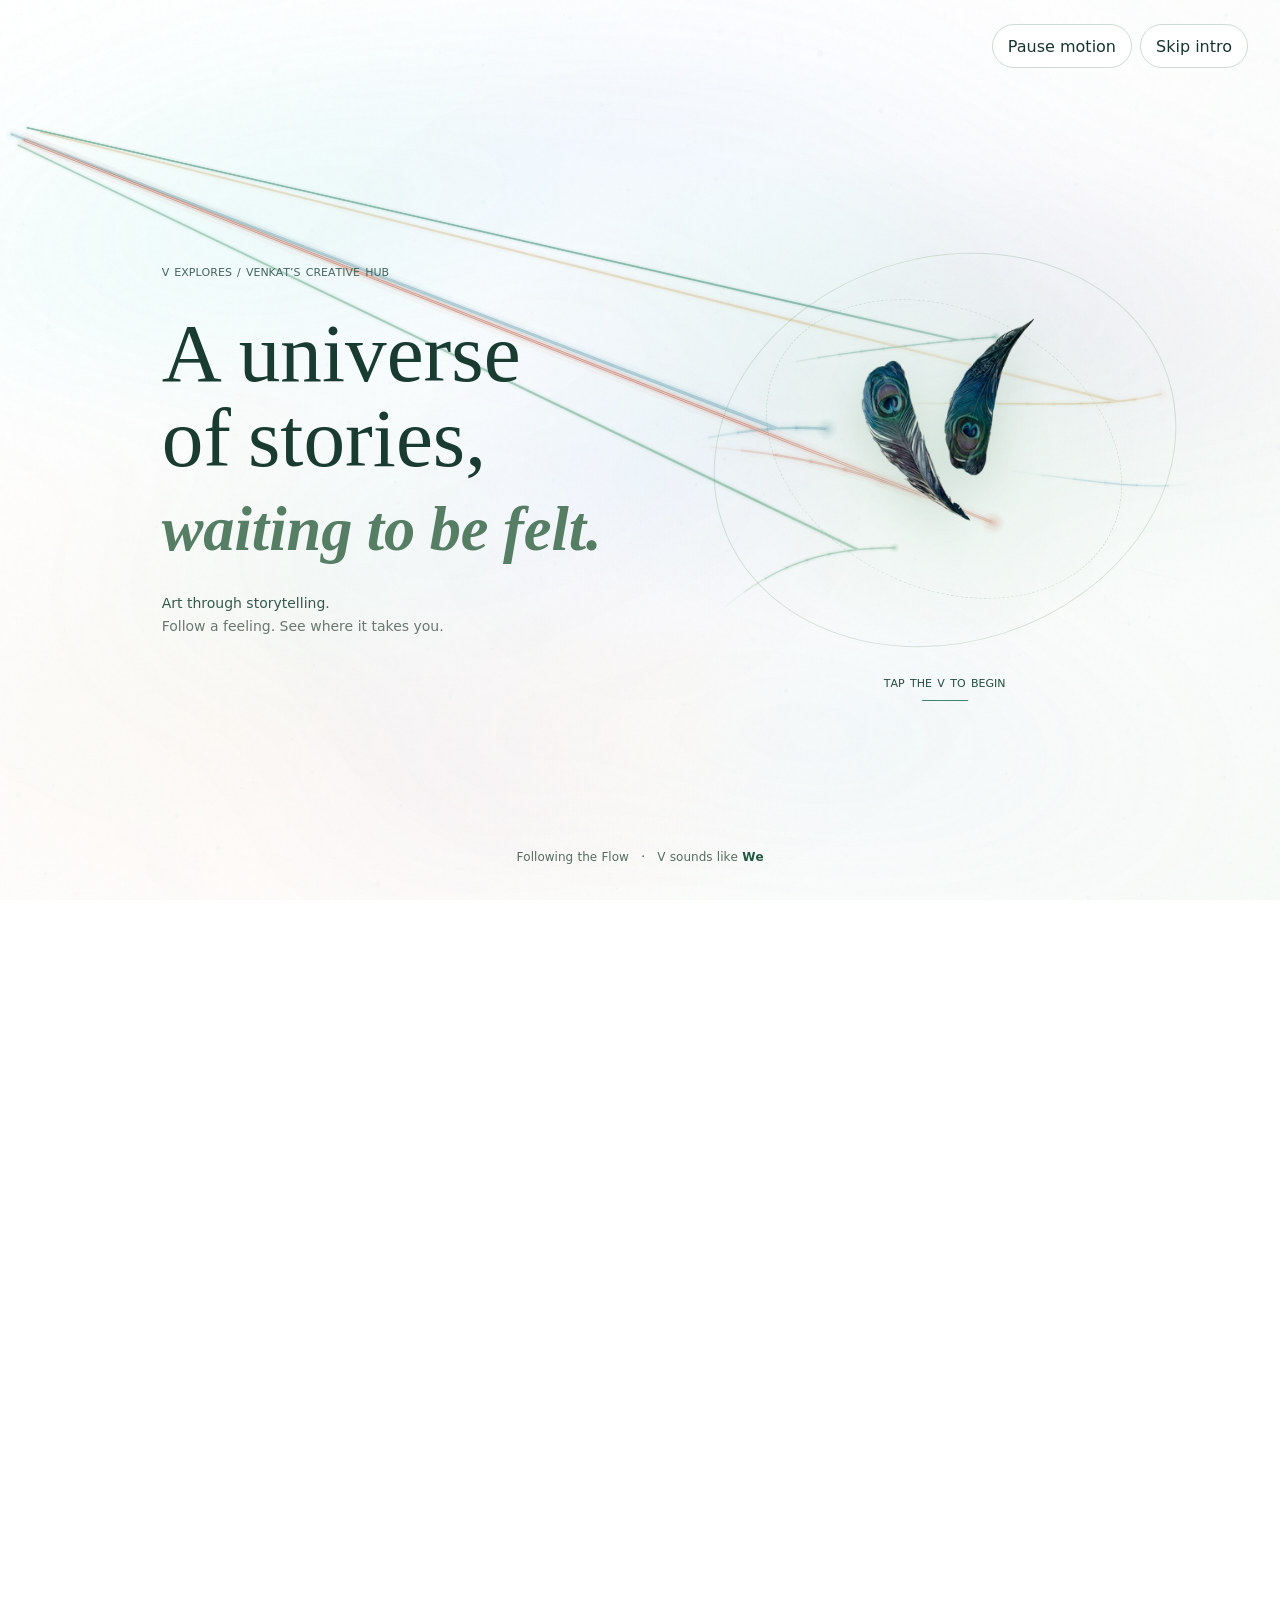
==== commit f2e9d4ab: "Intro ribbons: critically-damped pointer response so streaks bend as curves, never corners Co-Author" ====
--- a/index.html
+++ b/index.html
@@ -1,6 +1,6 @@
 <!doctype html>
 <html lang="en"><head><meta charset="utf-8"><meta name="viewport" content="width=device-width,initial-scale=1,viewport-fit=cover"><meta name="theme-color" content="#ffffff"><title>V EXPLORES · Venkat’s Creative Hub</title><meta name="description" content="V EXPLORES — Venkat's creative hub: animated short films, original Telugu devotional songs and lyrical films, motion graphics and storytelling."><link rel="canonical" href="https://vexplores.com/"><link rel="icon" type="image/png" sizes="48x48" href="assets/favicon-48.png"><link rel="icon" type="image/png" sizes="512x512" href="assets/favicon-512.png"><link rel="apple-touch-icon" href="assets/apple-touch-icon.png"><meta property="og:type" content="website"><meta property="og:site_name" content="V EXPLORES"><meta property="og:title" content="V EXPLORES · Venkat’s Creative Hub"><meta property="og:description" content="V EXPLORES — Venkat's creative hub: animated short films, original Telugu devotional songs and lyrical films, motion graphics and storytelling."><meta property="og:url" content="https://vexplores.com/"><meta property="og:image" content="https://vexplores.com/assets/og-vexplores.jpg"><meta property="og:image:width" content="1200"><meta property="og:image:height" content="630"><meta name="twitter:card" content="summary_large_image"><link rel="stylesheet" href="https://use.typekit.net/uvb0bny.css"><link rel="stylesheet" href="https://use.typekit.net/wpl2hfk.css"><link rel="stylesheet" href="styles.css?v=7"><script src="app.js?v=12" defer></script><script type="importmap">{"imports":{"three":"./assets/vendor/three.module.js","three/addons/":"./assets/vendor/addons/"}}</script><script type="module" src="living-feather.js?v=perf06"></script>
-<link rel="stylesheet" href="atelier.css?v=text03"><link rel="stylesheet" href="alive.css"><link rel="stylesheet" href="flow.css?v=text03"><link rel="stylesheet" href="living-feather.css"><link rel="stylesheet" href="living-activities.css"><link rel="stylesheet" href="light-moments.css"><link rel="stylesheet" href="quote-motion.css?v=type03"><link rel="stylesheet" href="cinematic-refresh.css?v=11"><script src="alive.js?v=perf06" defer></script><script type="module" src="media.js?v=perf06"></script><script type="module" src="light-moments.js?v=perf15"></script><script type="module" src="quote-motion.js?v=type03"></script><script src="cinematic-refresh.js?v=18" defer></script></head>
+<link rel="stylesheet" href="atelier.css?v=text03"><link rel="stylesheet" href="alive.css"><link rel="stylesheet" href="flow.css?v=text03"><link rel="stylesheet" href="living-feather.css"><link rel="stylesheet" href="living-activities.css"><link rel="stylesheet" href="light-moments.css"><link rel="stylesheet" href="quote-motion.css?v=type03"><link rel="stylesheet" href="cinematic-refresh.css?v=11"><script src="alive.js?v=perf06" defer></script><script type="module" src="media.js?v=perf06"></script><script type="module" src="light-moments.js?v=perf15"></script><script type="module" src="quote-motion.js?v=type03"></script><script src="cinematic-refresh.js?v=19" defer></script></head>
 <body class="before-entry atelier flow living-review">
 <a class="skip-link" href="#portfolio">Skip to portfolio</a>
 <canvas id="cursorDust" aria-hidden="true"></canvas><div id="featherCursor" aria-hidden="true"><canvas id="featherModel" width="240" height="300"></canvas><span class="feather-cursor-glow"></span></div>
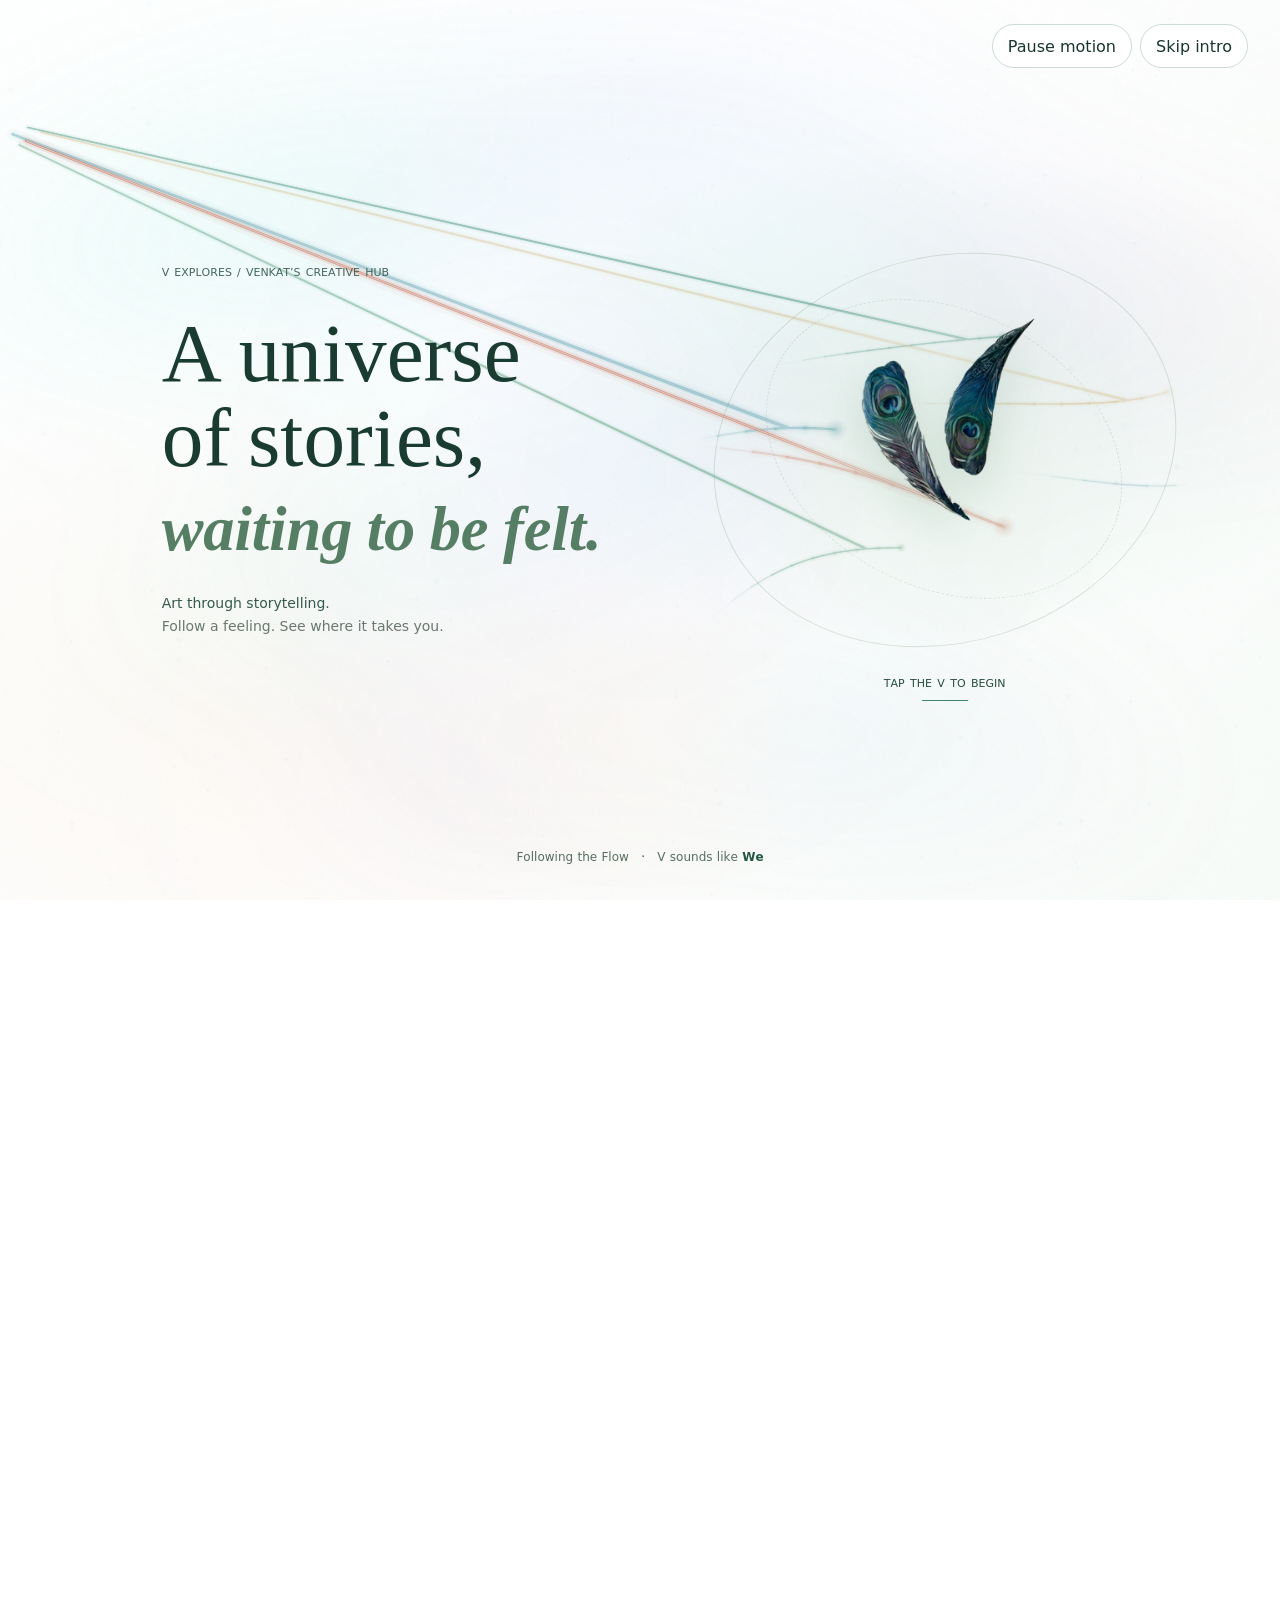
==== commit 06ff7475: "Dance card: paper lifted to pure white so the card blends into the page like the other painted momen" ====
--- a/index.html
+++ b/index.html
@@ -1,6 +1,6 @@
 <!doctype html>
 <html lang="en"><head><meta charset="utf-8"><meta name="viewport" content="width=device-width,initial-scale=1,viewport-fit=cover"><meta name="theme-color" content="#ffffff"><title>V EXPLORES · Venkat’s Creative Hub</title><meta name="description" content="V EXPLORES — Venkat's creative hub: animated short films, original Telugu devotional songs and lyrical films, motion graphics and storytelling."><link rel="canonical" href="https://vexplores.com/"><link rel="icon" type="image/png" sizes="48x48" href="assets/favicon-48.png"><link rel="icon" type="image/png" sizes="512x512" href="assets/favicon-512.png"><link rel="apple-touch-icon" href="assets/apple-touch-icon.png"><meta property="og:type" content="website"><meta property="og:site_name" content="V EXPLORES"><meta property="og:title" content="V EXPLORES · Venkat’s Creative Hub"><meta property="og:description" content="V EXPLORES — Venkat's creative hub: animated short films, original Telugu devotional songs and lyrical films, motion graphics and storytelling."><meta property="og:url" content="https://vexplores.com/"><meta property="og:image" content="https://vexplores.com/assets/og-vexplores.jpg"><meta property="og:image:width" content="1200"><meta property="og:image:height" content="630"><meta name="twitter:card" content="summary_large_image"><link rel="stylesheet" href="https://use.typekit.net/uvb0bny.css"><link rel="stylesheet" href="https://use.typekit.net/wpl2hfk.css"><link rel="stylesheet" href="styles.css?v=7"><script src="app.js?v=12" defer></script><script type="importmap">{"imports":{"three":"./assets/vendor/three.module.js","three/addons/":"./assets/vendor/addons/"}}</script><script type="module" src="living-feather.js?v=perf06"></script>
-<link rel="stylesheet" href="atelier.css?v=text03"><link rel="stylesheet" href="alive.css"><link rel="stylesheet" href="flow.css?v=text03"><link rel="stylesheet" href="living-feather.css"><link rel="stylesheet" href="living-activities.css"><link rel="stylesheet" href="light-moments.css"><link rel="stylesheet" href="quote-motion.css?v=type03"><link rel="stylesheet" href="cinematic-refresh.css?v=11"><script src="alive.js?v=perf06" defer></script><script type="module" src="media.js?v=perf06"></script><script type="module" src="light-moments.js?v=perf15"></script><script type="module" src="quote-motion.js?v=type03"></script><script src="cinematic-refresh.js?v=19" defer></script></head>
+<link rel="stylesheet" href="atelier.css?v=text03"><link rel="stylesheet" href="alive.css"><link rel="stylesheet" href="flow.css?v=text03"><link rel="stylesheet" href="living-feather.css"><link rel="stylesheet" href="living-activities.css"><link rel="stylesheet" href="light-moments.css"><link rel="stylesheet" href="quote-motion.css?v=type03"><link rel="stylesheet" href="cinematic-refresh.css?v=11"><script src="alive.js?v=perf06" defer></script><script type="module" src="media.js?v=perf06"></script><script type="module" src="light-moments.js?v=perf16"></script><script type="module" src="quote-motion.js?v=type03"></script><script src="cinematic-refresh.js?v=19" defer></script></head>
 <body class="before-entry atelier flow living-review">
 <a class="skip-link" href="#portfolio">Skip to portfolio</a>
 <canvas id="cursorDust" aria-hidden="true"></canvas><div id="featherCursor" aria-hidden="true"><canvas id="featherModel" width="240" height="300"></canvas><span class="feather-cursor-glow"></span></div>
@@ -122,7 +122,7 @@
     <section class="living-gallery living-music section" aria-labelledby="joy-title"><div class="living-heading"><span class="section-label">FEEL IT · LIVE IT</span><h2 id="joy-title">Make room<br><span>for a little joy.</span></h2></div><div class="living-pair">
       <figure class="painted-moment" data-light="dance" data-matte="painted">
  <button class="light-art" type="button" aria-label="Bring this freestyle hip-hop moment to life" aria-describedby="dance-quote">
- <img class="light-poster" src="assets/light-loops/dance.jpg?v=hero11" width="768" height="432" loading="lazy" alt="" aria-hidden="true">
+ <img class="light-poster" src="assets/light-loops/dance.jpg?v=hero12" width="768" height="432" loading="lazy" alt="" aria-hidden="true">
  <canvas class="light-canvas" aria-hidden="true"></canvas><span class="light-touch" aria-hidden="true">Catch the groove ↗</span></button>
  <figcaption id="dance-quote"><b>FREESTYLE HIP-HOP</b><span>Move with feeling.</span></figcaption><span class="light-response" role="status" aria-live="polite"></span></figure>
       <figure class="painted-moment" data-light="sing" data-matte="painted">
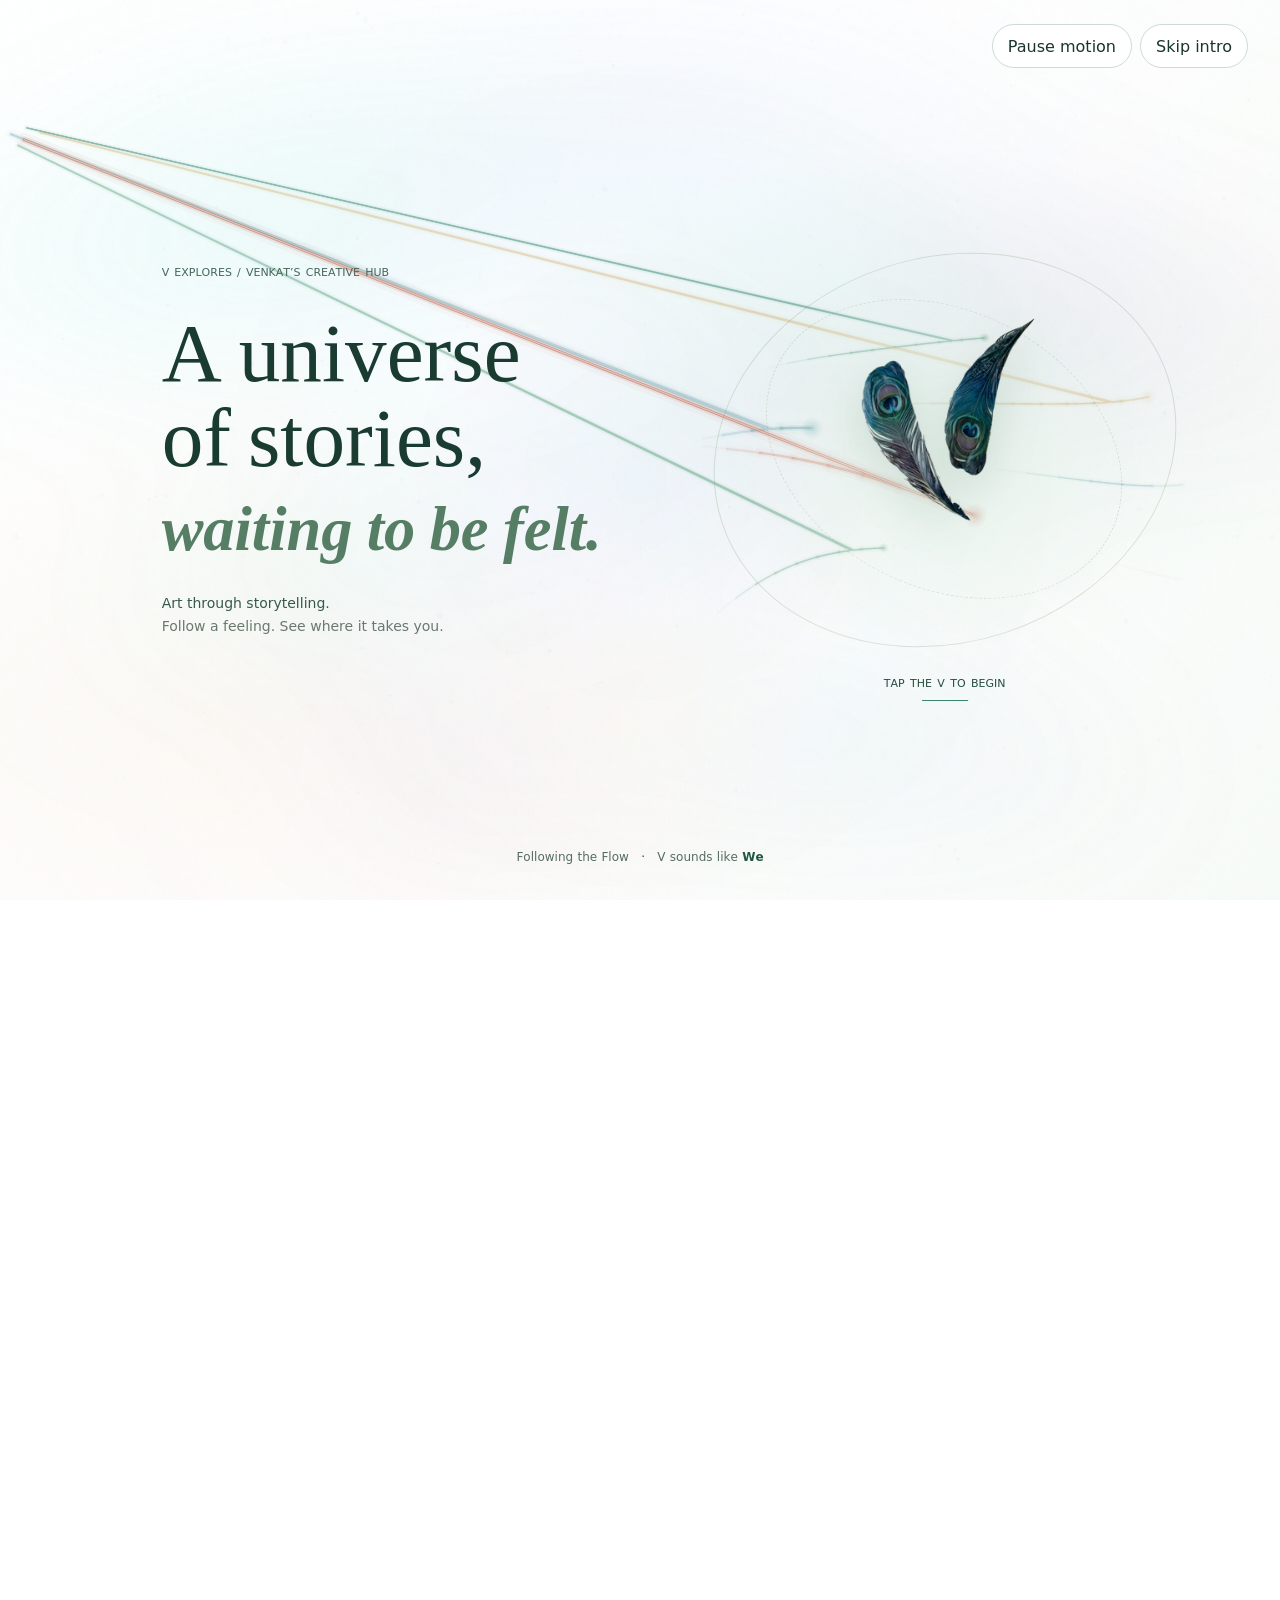
==== commit 19608351: "Dance card: watercolor washes painted around the dancer, matching the other activity cards Co-Author" ====
--- a/index.html
+++ b/index.html
@@ -1,6 +1,6 @@
 <!doctype html>
 <html lang="en"><head><meta charset="utf-8"><meta name="viewport" content="width=device-width,initial-scale=1,viewport-fit=cover"><meta name="theme-color" content="#ffffff"><title>V EXPLORES · Venkat’s Creative Hub</title><meta name="description" content="V EXPLORES — Venkat's creative hub: animated short films, original Telugu devotional songs and lyrical films, motion graphics and storytelling."><link rel="canonical" href="https://vexplores.com/"><link rel="icon" type="image/png" sizes="48x48" href="assets/favicon-48.png"><link rel="icon" type="image/png" sizes="512x512" href="assets/favicon-512.png"><link rel="apple-touch-icon" href="assets/apple-touch-icon.png"><meta property="og:type" content="website"><meta property="og:site_name" content="V EXPLORES"><meta property="og:title" content="V EXPLORES · Venkat’s Creative Hub"><meta property="og:description" content="V EXPLORES — Venkat's creative hub: animated short films, original Telugu devotional songs and lyrical films, motion graphics and storytelling."><meta property="og:url" content="https://vexplores.com/"><meta property="og:image" content="https://vexplores.com/assets/og-vexplores.jpg"><meta property="og:image:width" content="1200"><meta property="og:image:height" content="630"><meta name="twitter:card" content="summary_large_image"><link rel="stylesheet" href="https://use.typekit.net/uvb0bny.css"><link rel="stylesheet" href="https://use.typekit.net/wpl2hfk.css"><link rel="stylesheet" href="styles.css?v=7"><script src="app.js?v=12" defer></script><script type="importmap">{"imports":{"three":"./assets/vendor/three.module.js","three/addons/":"./assets/vendor/addons/"}}</script><script type="module" src="living-feather.js?v=perf06"></script>
-<link rel="stylesheet" href="atelier.css?v=text03"><link rel="stylesheet" href="alive.css"><link rel="stylesheet" href="flow.css?v=text03"><link rel="stylesheet" href="living-feather.css"><link rel="stylesheet" href="living-activities.css"><link rel="stylesheet" href="light-moments.css"><link rel="stylesheet" href="quote-motion.css?v=type03"><link rel="stylesheet" href="cinematic-refresh.css?v=11"><script src="alive.js?v=perf06" defer></script><script type="module" src="media.js?v=perf06"></script><script type="module" src="light-moments.js?v=perf16"></script><script type="module" src="quote-motion.js?v=type03"></script><script src="cinematic-refresh.js?v=19" defer></script></head>
+<link rel="stylesheet" href="atelier.css?v=text03"><link rel="stylesheet" href="alive.css"><link rel="stylesheet" href="flow.css?v=text03"><link rel="stylesheet" href="living-feather.css"><link rel="stylesheet" href="living-activities.css"><link rel="stylesheet" href="light-moments.css"><link rel="stylesheet" href="quote-motion.css?v=type03"><link rel="stylesheet" href="cinematic-refresh.css?v=11"><script src="alive.js?v=perf06" defer></script><script type="module" src="media.js?v=perf06"></script><script type="module" src="light-moments.js?v=perf17"></script><script type="module" src="quote-motion.js?v=type03"></script><script src="cinematic-refresh.js?v=19" defer></script></head>
 <body class="before-entry atelier flow living-review">
 <a class="skip-link" href="#portfolio">Skip to portfolio</a>
 <canvas id="cursorDust" aria-hidden="true"></canvas><div id="featherCursor" aria-hidden="true"><canvas id="featherModel" width="240" height="300"></canvas><span class="feather-cursor-glow"></span></div>
@@ -122,7 +122,7 @@
     <section class="living-gallery living-music section" aria-labelledby="joy-title"><div class="living-heading"><span class="section-label">FEEL IT · LIVE IT</span><h2 id="joy-title">Make room<br><span>for a little joy.</span></h2></div><div class="living-pair">
       <figure class="painted-moment" data-light="dance" data-matte="painted">
  <button class="light-art" type="button" aria-label="Bring this freestyle hip-hop moment to life" aria-describedby="dance-quote">
- <img class="light-poster" src="assets/light-loops/dance.jpg?v=hero12" width="768" height="432" loading="lazy" alt="" aria-hidden="true">
+ <img class="light-poster" src="assets/light-loops/dance.jpg?v=hero13" width="768" height="432" loading="lazy" alt="" aria-hidden="true">
  <canvas class="light-canvas" aria-hidden="true"></canvas><span class="light-touch" aria-hidden="true">Catch the groove ↗</span></button>
  <figcaption id="dance-quote"><b>FREESTYLE HIP-HOP</b><span>Move with feeling.</span></figcaption><span class="light-response" role="status" aria-live="polite"></span></figure>
       <figure class="painted-moment" data-light="sing" data-matte="painted">
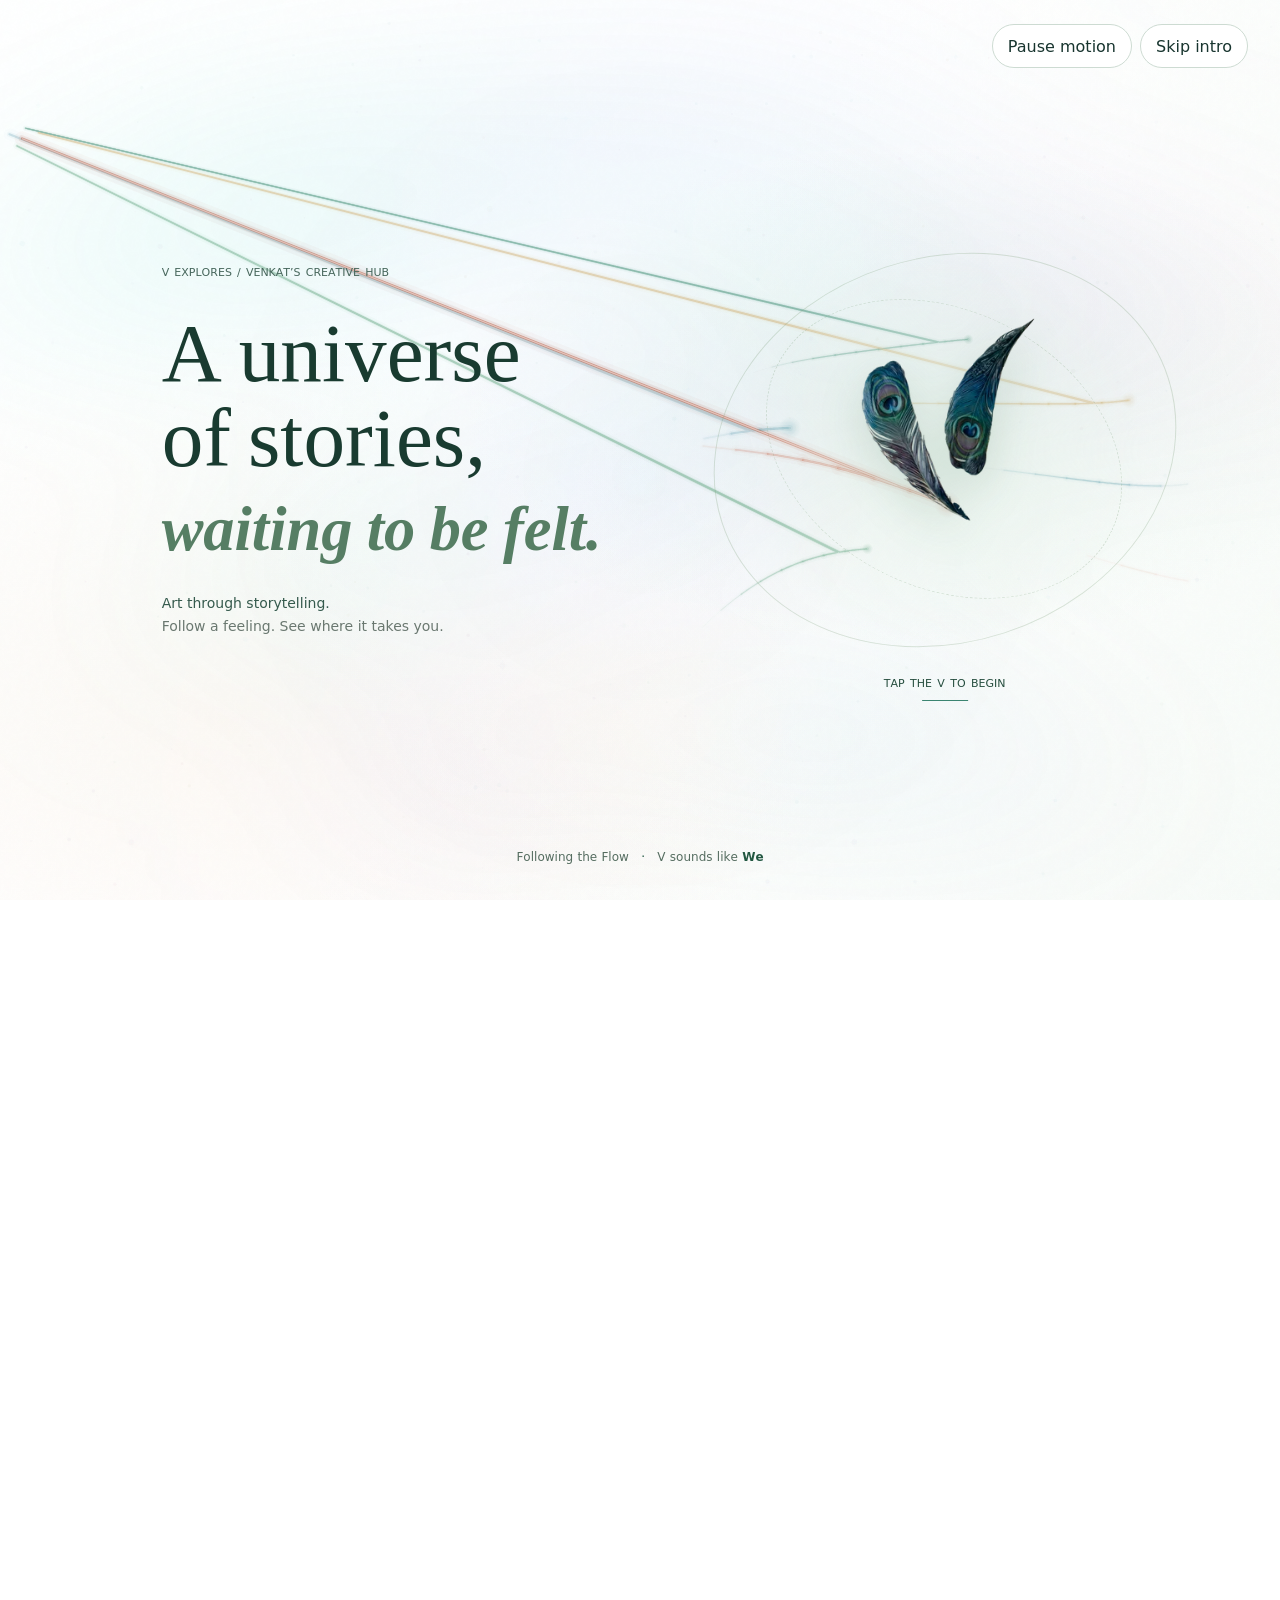
==== commit 7f9f4f3d: "Dance card: flowing painted ribbons behind the dancer, over the watercolor washes Co-Authored-By: Cl" ====
--- a/index.html
+++ b/index.html
@@ -1,6 +1,6 @@
 <!doctype html>
 <html lang="en"><head><meta charset="utf-8"><meta name="viewport" content="width=device-width,initial-scale=1,viewport-fit=cover"><meta name="theme-color" content="#ffffff"><title>V EXPLORES · Venkat’s Creative Hub</title><meta name="description" content="V EXPLORES — Venkat's creative hub: animated short films, original Telugu devotional songs and lyrical films, motion graphics and storytelling."><link rel="canonical" href="https://vexplores.com/"><link rel="icon" type="image/png" sizes="48x48" href="assets/favicon-48.png"><link rel="icon" type="image/png" sizes="512x512" href="assets/favicon-512.png"><link rel="apple-touch-icon" href="assets/apple-touch-icon.png"><meta property="og:type" content="website"><meta property="og:site_name" content="V EXPLORES"><meta property="og:title" content="V EXPLORES · Venkat’s Creative Hub"><meta property="og:description" content="V EXPLORES — Venkat's creative hub: animated short films, original Telugu devotional songs and lyrical films, motion graphics and storytelling."><meta property="og:url" content="https://vexplores.com/"><meta property="og:image" content="https://vexplores.com/assets/og-vexplores.jpg"><meta property="og:image:width" content="1200"><meta property="og:image:height" content="630"><meta name="twitter:card" content="summary_large_image"><link rel="stylesheet" href="https://use.typekit.net/uvb0bny.css"><link rel="stylesheet" href="https://use.typekit.net/wpl2hfk.css"><link rel="stylesheet" href="styles.css?v=7"><script src="app.js?v=12" defer></script><script type="importmap">{"imports":{"three":"./assets/vendor/three.module.js","three/addons/":"./assets/vendor/addons/"}}</script><script type="module" src="living-feather.js?v=perf06"></script>
-<link rel="stylesheet" href="atelier.css?v=text03"><link rel="stylesheet" href="alive.css"><link rel="stylesheet" href="flow.css?v=text03"><link rel="stylesheet" href="living-feather.css"><link rel="stylesheet" href="living-activities.css"><link rel="stylesheet" href="light-moments.css"><link rel="stylesheet" href="quote-motion.css?v=type03"><link rel="stylesheet" href="cinematic-refresh.css?v=11"><script src="alive.js?v=perf06" defer></script><script type="module" src="media.js?v=perf06"></script><script type="module" src="light-moments.js?v=perf17"></script><script type="module" src="quote-motion.js?v=type03"></script><script src="cinematic-refresh.js?v=19" defer></script></head>
+<link rel="stylesheet" href="atelier.css?v=text03"><link rel="stylesheet" href="alive.css"><link rel="stylesheet" href="flow.css?v=text03"><link rel="stylesheet" href="living-feather.css"><link rel="stylesheet" href="living-activities.css"><link rel="stylesheet" href="light-moments.css"><link rel="stylesheet" href="quote-motion.css?v=type03"><link rel="stylesheet" href="cinematic-refresh.css?v=11"><script src="alive.js?v=perf06" defer></script><script type="module" src="media.js?v=perf06"></script><script type="module" src="light-moments.js?v=perf18"></script><script type="module" src="quote-motion.js?v=type03"></script><script src="cinematic-refresh.js?v=19" defer></script></head>
 <body class="before-entry atelier flow living-review">
 <a class="skip-link" href="#portfolio">Skip to portfolio</a>
 <canvas id="cursorDust" aria-hidden="true"></canvas><div id="featherCursor" aria-hidden="true"><canvas id="featherModel" width="240" height="300"></canvas><span class="feather-cursor-glow"></span></div>
@@ -122,7 +122,7 @@
     <section class="living-gallery living-music section" aria-labelledby="joy-title"><div class="living-heading"><span class="section-label">FEEL IT · LIVE IT</span><h2 id="joy-title">Make room<br><span>for a little joy.</span></h2></div><div class="living-pair">
       <figure class="painted-moment" data-light="dance" data-matte="painted">
  <button class="light-art" type="button" aria-label="Bring this freestyle hip-hop moment to life" aria-describedby="dance-quote">
- <img class="light-poster" src="assets/light-loops/dance.jpg?v=hero13" width="768" height="432" loading="lazy" alt="" aria-hidden="true">
+ <img class="light-poster" src="assets/light-loops/dance.jpg?v=hero14" width="768" height="432" loading="lazy" alt="" aria-hidden="true">
  <canvas class="light-canvas" aria-hidden="true"></canvas><span class="light-touch" aria-hidden="true">Catch the groove ↗</span></button>
  <figcaption id="dance-quote"><b>FREESTYLE HIP-HOP</b><span>Move with feeling.</span></figcaption><span class="light-response" role="status" aria-live="polite"></span></figure>
       <figure class="painted-moment" data-light="sing" data-matte="painted">
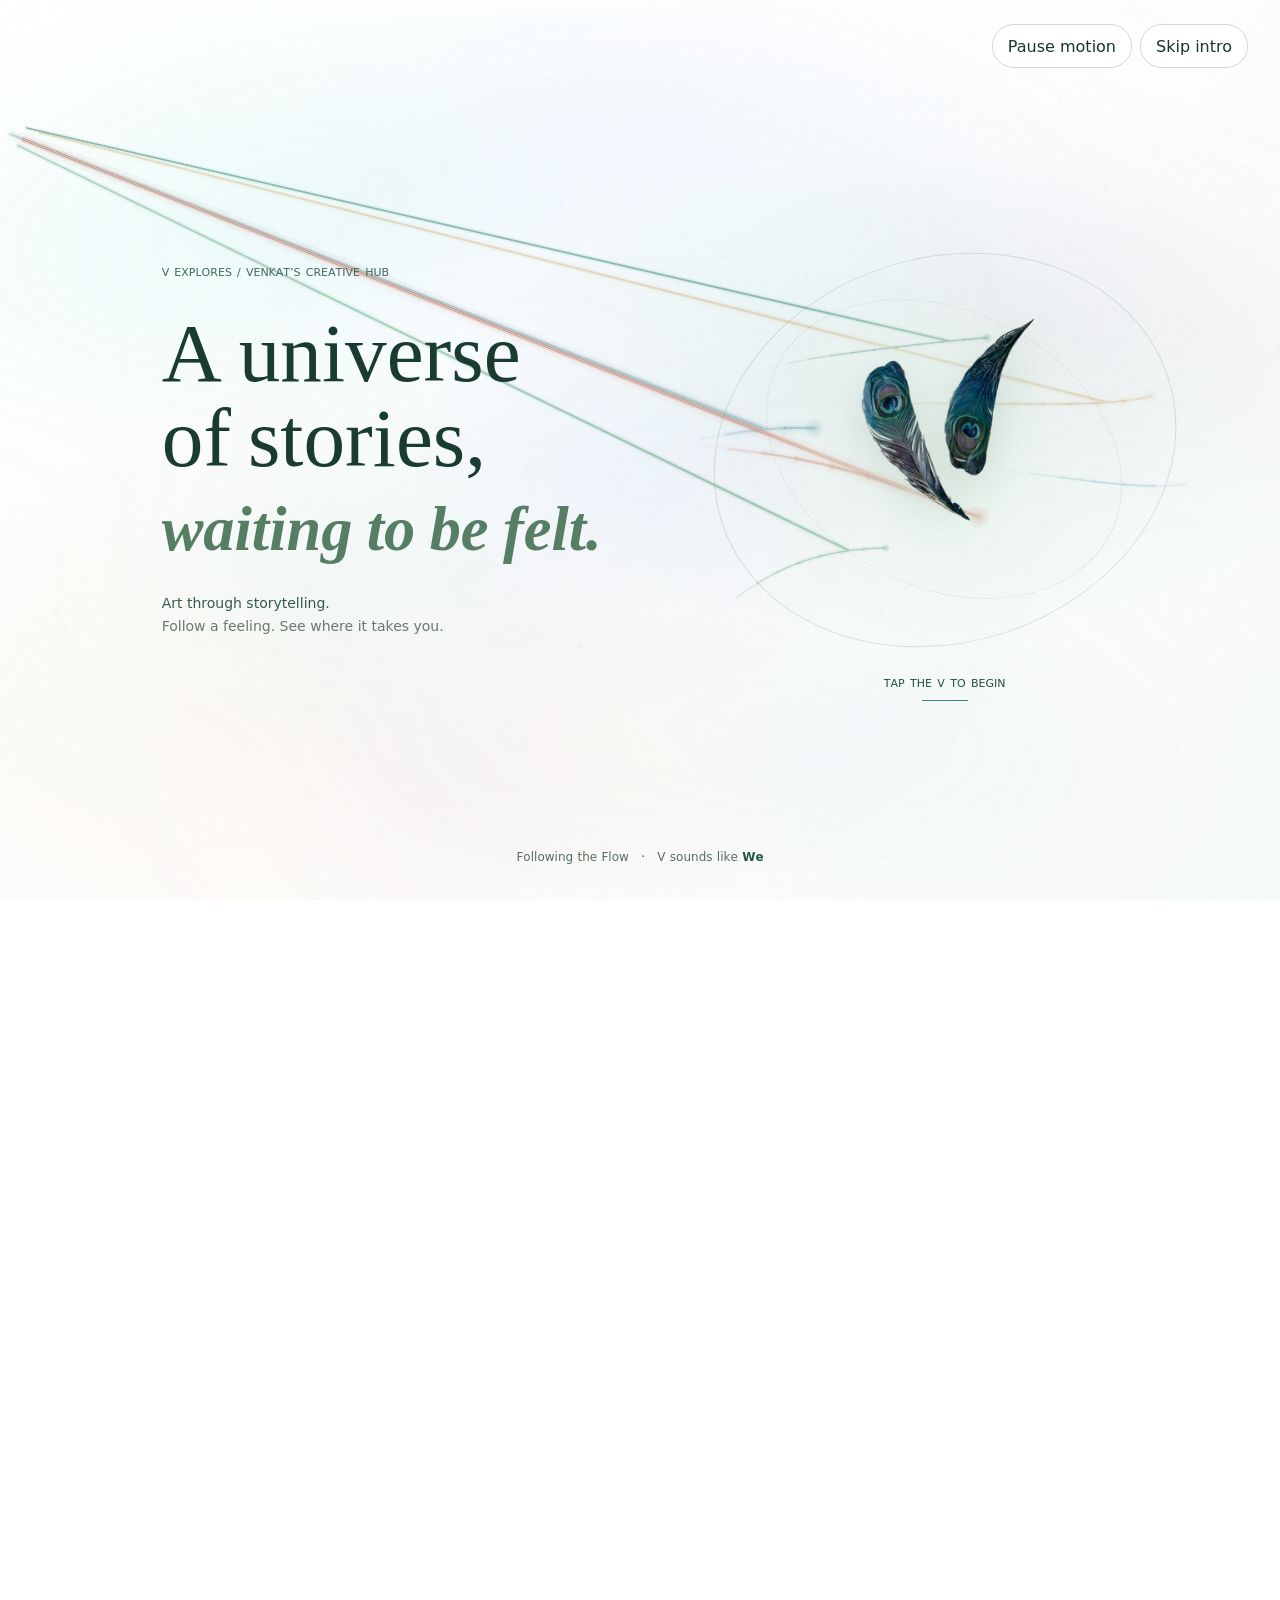
==== commit ee503017: "Dance card: music-staff ribbon with travelling notes and ground washes, in the singing card's style " ====
--- a/index.html
+++ b/index.html
@@ -1,6 +1,6 @@
 <!doctype html>
 <html lang="en"><head><meta charset="utf-8"><meta name="viewport" content="width=device-width,initial-scale=1,viewport-fit=cover"><meta name="theme-color" content="#ffffff"><title>V EXPLORES · Venkat’s Creative Hub</title><meta name="description" content="V EXPLORES — Venkat's creative hub: animated short films, original Telugu devotional songs and lyrical films, motion graphics and storytelling."><link rel="canonical" href="https://vexplores.com/"><link rel="icon" type="image/png" sizes="48x48" href="assets/favicon-48.png"><link rel="icon" type="image/png" sizes="512x512" href="assets/favicon-512.png"><link rel="apple-touch-icon" href="assets/apple-touch-icon.png"><meta property="og:type" content="website"><meta property="og:site_name" content="V EXPLORES"><meta property="og:title" content="V EXPLORES · Venkat’s Creative Hub"><meta property="og:description" content="V EXPLORES — Venkat's creative hub: animated short films, original Telugu devotional songs and lyrical films, motion graphics and storytelling."><meta property="og:url" content="https://vexplores.com/"><meta property="og:image" content="https://vexplores.com/assets/og-vexplores.jpg"><meta property="og:image:width" content="1200"><meta property="og:image:height" content="630"><meta name="twitter:card" content="summary_large_image"><link rel="stylesheet" href="https://use.typekit.net/uvb0bny.css"><link rel="stylesheet" href="https://use.typekit.net/wpl2hfk.css"><link rel="stylesheet" href="styles.css?v=7"><script src="app.js?v=12" defer></script><script type="importmap">{"imports":{"three":"./assets/vendor/three.module.js","three/addons/":"./assets/vendor/addons/"}}</script><script type="module" src="living-feather.js?v=perf06"></script>
-<link rel="stylesheet" href="atelier.css?v=text03"><link rel="stylesheet" href="alive.css"><link rel="stylesheet" href="flow.css?v=text03"><link rel="stylesheet" href="living-feather.css"><link rel="stylesheet" href="living-activities.css"><link rel="stylesheet" href="light-moments.css"><link rel="stylesheet" href="quote-motion.css?v=type03"><link rel="stylesheet" href="cinematic-refresh.css?v=11"><script src="alive.js?v=perf06" defer></script><script type="module" src="media.js?v=perf06"></script><script type="module" src="light-moments.js?v=perf18"></script><script type="module" src="quote-motion.js?v=type03"></script><script src="cinematic-refresh.js?v=19" defer></script></head>
+<link rel="stylesheet" href="atelier.css?v=text03"><link rel="stylesheet" href="alive.css"><link rel="stylesheet" href="flow.css?v=text03"><link rel="stylesheet" href="living-feather.css"><link rel="stylesheet" href="living-activities.css"><link rel="stylesheet" href="light-moments.css"><link rel="stylesheet" href="quote-motion.css?v=type03"><link rel="stylesheet" href="cinematic-refresh.css?v=11"><script src="alive.js?v=perf06" defer></script><script type="module" src="media.js?v=perf06"></script><script type="module" src="light-moments.js?v=perf19"></script><script type="module" src="quote-motion.js?v=type03"></script><script src="cinematic-refresh.js?v=19" defer></script></head>
 <body class="before-entry atelier flow living-review">
 <a class="skip-link" href="#portfolio">Skip to portfolio</a>
 <canvas id="cursorDust" aria-hidden="true"></canvas><div id="featherCursor" aria-hidden="true"><canvas id="featherModel" width="240" height="300"></canvas><span class="feather-cursor-glow"></span></div>
@@ -122,7 +122,7 @@
     <section class="living-gallery living-music section" aria-labelledby="joy-title"><div class="living-heading"><span class="section-label">FEEL IT · LIVE IT</span><h2 id="joy-title">Make room<br><span>for a little joy.</span></h2></div><div class="living-pair">
       <figure class="painted-moment" data-light="dance" data-matte="painted">
  <button class="light-art" type="button" aria-label="Bring this freestyle hip-hop moment to life" aria-describedby="dance-quote">
- <img class="light-poster" src="assets/light-loops/dance.jpg?v=hero14" width="768" height="432" loading="lazy" alt="" aria-hidden="true">
+ <img class="light-poster" src="assets/light-loops/dance.jpg?v=hero15" width="768" height="432" loading="lazy" alt="" aria-hidden="true">
  <canvas class="light-canvas" aria-hidden="true"></canvas><span class="light-touch" aria-hidden="true">Catch the groove ↗</span></button>
  <figcaption id="dance-quote"><b>FREESTYLE HIP-HOP</b><span>Move with feeling.</span></figcaption><span class="light-response" role="status" aria-live="polite"></span></figure>
       <figure class="painted-moment" data-light="sing" data-matte="painted">
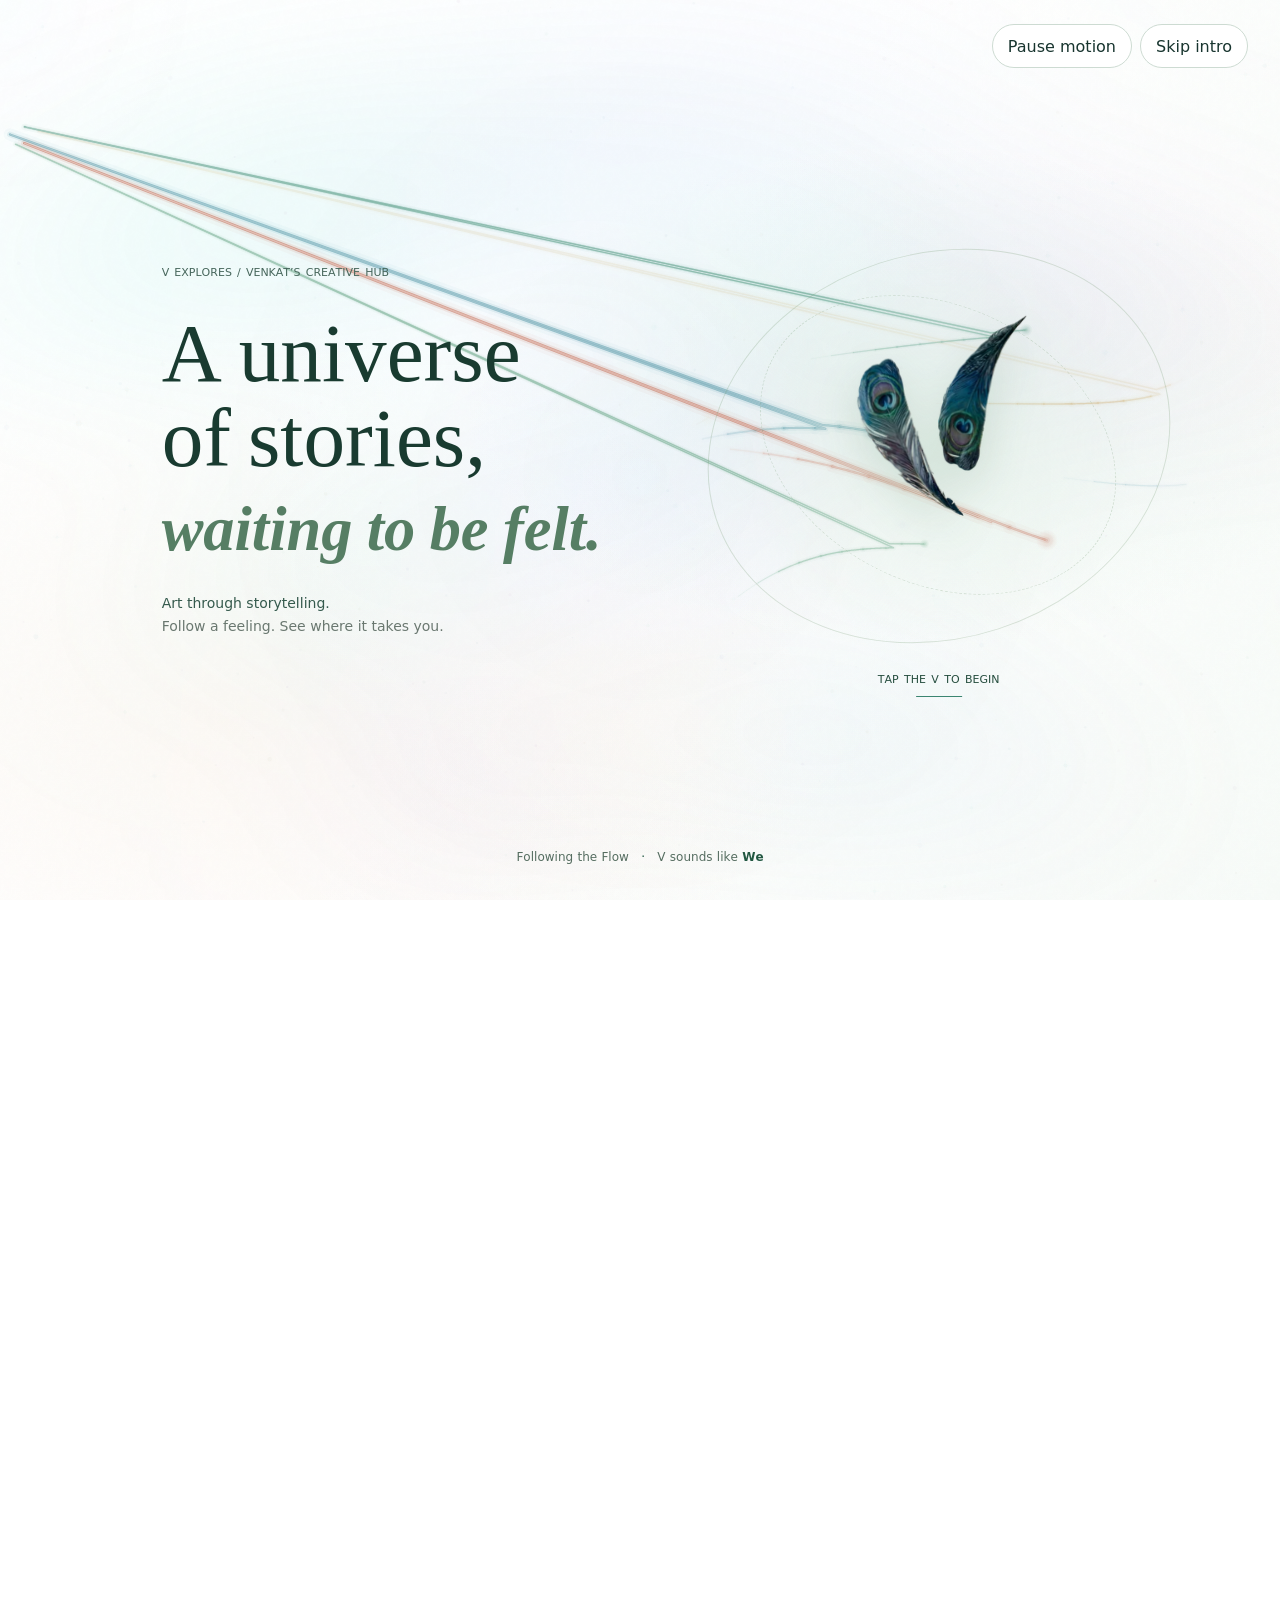
==== commit 09050aea: "Dance card: the music ribbon now responds to the dancer (tracked hands and motion energy drive waves" ====
--- a/index.html
+++ b/index.html
@@ -1,6 +1,6 @@
 <!doctype html>
 <html lang="en"><head><meta charset="utf-8"><meta name="viewport" content="width=device-width,initial-scale=1,viewport-fit=cover"><meta name="theme-color" content="#ffffff"><title>V EXPLORES · Venkat’s Creative Hub</title><meta name="description" content="V EXPLORES — Venkat's creative hub: animated short films, original Telugu devotional songs and lyrical films, motion graphics and storytelling."><link rel="canonical" href="https://vexplores.com/"><link rel="icon" type="image/png" sizes="48x48" href="assets/favicon-48.png"><link rel="icon" type="image/png" sizes="512x512" href="assets/favicon-512.png"><link rel="apple-touch-icon" href="assets/apple-touch-icon.png"><meta property="og:type" content="website"><meta property="og:site_name" content="V EXPLORES"><meta property="og:title" content="V EXPLORES · Venkat’s Creative Hub"><meta property="og:description" content="V EXPLORES — Venkat's creative hub: animated short films, original Telugu devotional songs and lyrical films, motion graphics and storytelling."><meta property="og:url" content="https://vexplores.com/"><meta property="og:image" content="https://vexplores.com/assets/og-vexplores.jpg"><meta property="og:image:width" content="1200"><meta property="og:image:height" content="630"><meta name="twitter:card" content="summary_large_image"><link rel="stylesheet" href="https://use.typekit.net/uvb0bny.css"><link rel="stylesheet" href="https://use.typekit.net/wpl2hfk.css"><link rel="stylesheet" href="styles.css?v=7"><script src="app.js?v=12" defer></script><script type="importmap">{"imports":{"three":"./assets/vendor/three.module.js","three/addons/":"./assets/vendor/addons/"}}</script><script type="module" src="living-feather.js?v=perf06"></script>
-<link rel="stylesheet" href="atelier.css?v=text03"><link rel="stylesheet" href="alive.css"><link rel="stylesheet" href="flow.css?v=text03"><link rel="stylesheet" href="living-feather.css"><link rel="stylesheet" href="living-activities.css"><link rel="stylesheet" href="light-moments.css"><link rel="stylesheet" href="quote-motion.css?v=type03"><link rel="stylesheet" href="cinematic-refresh.css?v=11"><script src="alive.js?v=perf06" defer></script><script type="module" src="media.js?v=perf06"></script><script type="module" src="light-moments.js?v=perf19"></script><script type="module" src="quote-motion.js?v=type03"></script><script src="cinematic-refresh.js?v=19" defer></script></head>
+<link rel="stylesheet" href="atelier.css?v=text03"><link rel="stylesheet" href="alive.css"><link rel="stylesheet" href="flow.css?v=text03"><link rel="stylesheet" href="living-feather.css"><link rel="stylesheet" href="living-activities.css"><link rel="stylesheet" href="light-moments.css"><link rel="stylesheet" href="quote-motion.css?v=type03"><link rel="stylesheet" href="cinematic-refresh.css?v=11"><script src="alive.js?v=perf06" defer></script><script type="module" src="media.js?v=perf06"></script><script type="module" src="light-moments.js?v=perf20"></script><script type="module" src="quote-motion.js?v=type03"></script><script src="cinematic-refresh.js?v=19" defer></script></head>
 <body class="before-entry atelier flow living-review">
 <a class="skip-link" href="#portfolio">Skip to portfolio</a>
 <canvas id="cursorDust" aria-hidden="true"></canvas><div id="featherCursor" aria-hidden="true"><canvas id="featherModel" width="240" height="300"></canvas><span class="feather-cursor-glow"></span></div>
@@ -122,7 +122,7 @@
     <section class="living-gallery living-music section" aria-labelledby="joy-title"><div class="living-heading"><span class="section-label">FEEL IT · LIVE IT</span><h2 id="joy-title">Make room<br><span>for a little joy.</span></h2></div><div class="living-pair">
       <figure class="painted-moment" data-light="dance" data-matte="painted">
  <button class="light-art" type="button" aria-label="Bring this freestyle hip-hop moment to life" aria-describedby="dance-quote">
- <img class="light-poster" src="assets/light-loops/dance.jpg?v=hero15" width="768" height="432" loading="lazy" alt="" aria-hidden="true">
+ <img class="light-poster" src="assets/light-loops/dance.jpg?v=hero16" width="768" height="432" loading="lazy" alt="" aria-hidden="true">
  <canvas class="light-canvas" aria-hidden="true"></canvas><span class="light-touch" aria-hidden="true">Catch the groove ↗</span></button>
  <figcaption id="dance-quote"><b>FREESTYLE HIP-HOP</b><span>Move with feeling.</span></figcaption><span class="light-response" role="status" aria-live="polite"></span></figure>
       <figure class="painted-moment" data-light="sing" data-matte="painted">
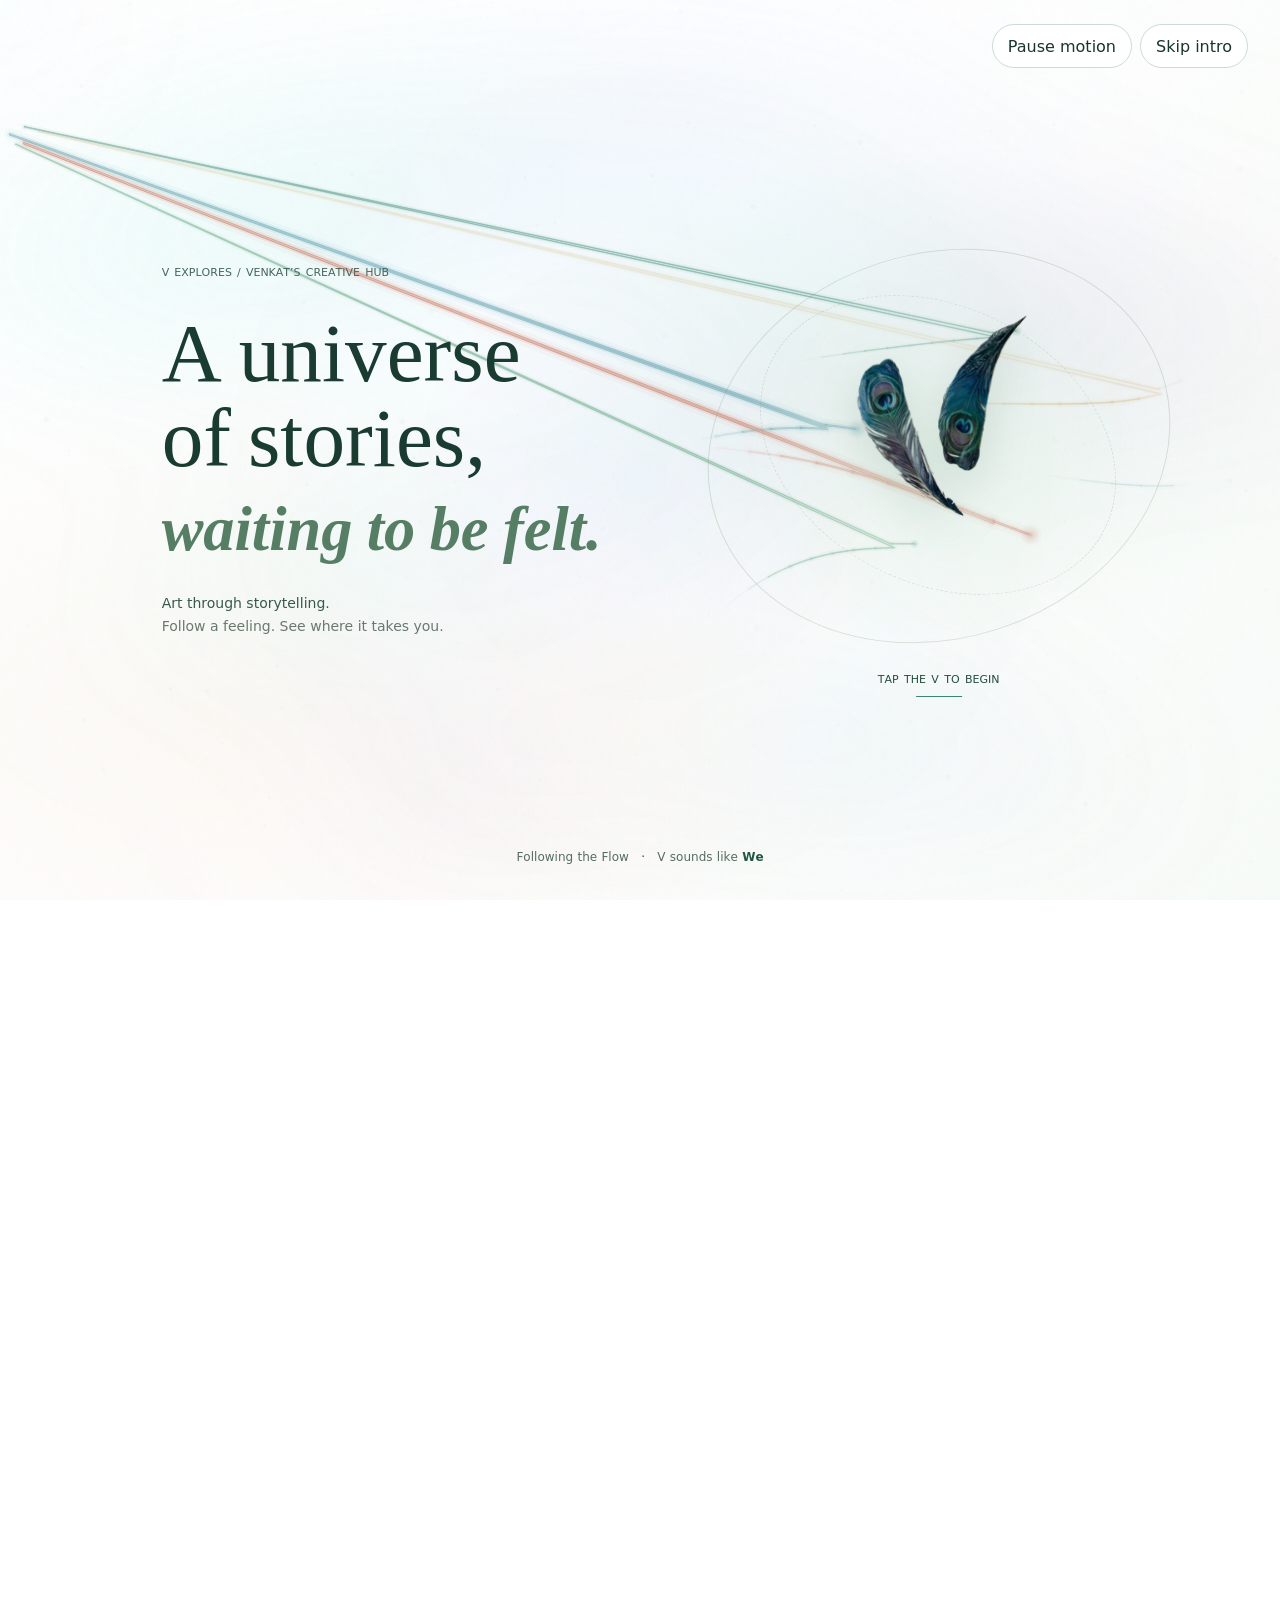
==== commit 8c34a435: "Dance card: dance slowed by 12 percent Co-Authored-By: Claude Fable 5.2 <noreply@anthropic.com> Clau" ====
--- a/index.html
+++ b/index.html
@@ -1,6 +1,6 @@
 <!doctype html>
 <html lang="en"><head><meta charset="utf-8"><meta name="viewport" content="width=device-width,initial-scale=1,viewport-fit=cover"><meta name="theme-color" content="#ffffff"><title>V EXPLORES · Venkat’s Creative Hub</title><meta name="description" content="V EXPLORES — Venkat's creative hub: animated short films, original Telugu devotional songs and lyrical films, motion graphics and storytelling."><link rel="canonical" href="https://vexplores.com/"><link rel="icon" type="image/png" sizes="48x48" href="assets/favicon-48.png"><link rel="icon" type="image/png" sizes="512x512" href="assets/favicon-512.png"><link rel="apple-touch-icon" href="assets/apple-touch-icon.png"><meta property="og:type" content="website"><meta property="og:site_name" content="V EXPLORES"><meta property="og:title" content="V EXPLORES · Venkat’s Creative Hub"><meta property="og:description" content="V EXPLORES — Venkat's creative hub: animated short films, original Telugu devotional songs and lyrical films, motion graphics and storytelling."><meta property="og:url" content="https://vexplores.com/"><meta property="og:image" content="https://vexplores.com/assets/og-vexplores.jpg"><meta property="og:image:width" content="1200"><meta property="og:image:height" content="630"><meta name="twitter:card" content="summary_large_image"><link rel="stylesheet" href="https://use.typekit.net/uvb0bny.css"><link rel="stylesheet" href="https://use.typekit.net/wpl2hfk.css"><link rel="stylesheet" href="styles.css?v=7"><script src="app.js?v=12" defer></script><script type="importmap">{"imports":{"three":"./assets/vendor/three.module.js","three/addons/":"./assets/vendor/addons/"}}</script><script type="module" src="living-feather.js?v=perf06"></script>
-<link rel="stylesheet" href="atelier.css?v=text03"><link rel="stylesheet" href="alive.css"><link rel="stylesheet" href="flow.css?v=text03"><link rel="stylesheet" href="living-feather.css"><link rel="stylesheet" href="living-activities.css"><link rel="stylesheet" href="light-moments.css"><link rel="stylesheet" href="quote-motion.css?v=type03"><link rel="stylesheet" href="cinematic-refresh.css?v=11"><script src="alive.js?v=perf06" defer></script><script type="module" src="media.js?v=perf06"></script><script type="module" src="light-moments.js?v=perf20"></script><script type="module" src="quote-motion.js?v=type03"></script><script src="cinematic-refresh.js?v=19" defer></script></head>
+<link rel="stylesheet" href="atelier.css?v=text03"><link rel="stylesheet" href="alive.css"><link rel="stylesheet" href="flow.css?v=text03"><link rel="stylesheet" href="living-feather.css"><link rel="stylesheet" href="living-activities.css"><link rel="stylesheet" href="light-moments.css"><link rel="stylesheet" href="quote-motion.css?v=type03"><link rel="stylesheet" href="cinematic-refresh.css?v=11"><script src="alive.js?v=perf06" defer></script><script type="module" src="media.js?v=perf06"></script><script type="module" src="light-moments.js?v=perf21"></script><script type="module" src="quote-motion.js?v=type03"></script><script src="cinematic-refresh.js?v=19" defer></script></head>
 <body class="before-entry atelier flow living-review">
 <a class="skip-link" href="#portfolio">Skip to portfolio</a>
 <canvas id="cursorDust" aria-hidden="true"></canvas><div id="featherCursor" aria-hidden="true"><canvas id="featherModel" width="240" height="300"></canvas><span class="feather-cursor-glow"></span></div>
@@ -122,7 +122,7 @@
     <section class="living-gallery living-music section" aria-labelledby="joy-title"><div class="living-heading"><span class="section-label">FEEL IT · LIVE IT</span><h2 id="joy-title">Make room<br><span>for a little joy.</span></h2></div><div class="living-pair">
       <figure class="painted-moment" data-light="dance" data-matte="painted">
  <button class="light-art" type="button" aria-label="Bring this freestyle hip-hop moment to life" aria-describedby="dance-quote">
- <img class="light-poster" src="assets/light-loops/dance.jpg?v=hero16" width="768" height="432" loading="lazy" alt="" aria-hidden="true">
+ <img class="light-poster" src="assets/light-loops/dance.jpg?v=hero17" width="768" height="432" loading="lazy" alt="" aria-hidden="true">
  <canvas class="light-canvas" aria-hidden="true"></canvas><span class="light-touch" aria-hidden="true">Catch the groove ↗</span></button>
  <figcaption id="dance-quote"><b>FREESTYLE HIP-HOP</b><span>Move with feeling.</span></figcaption><span class="light-response" role="status" aria-live="polite"></span></figure>
       <figure class="painted-moment" data-light="sing" data-matte="painted">
